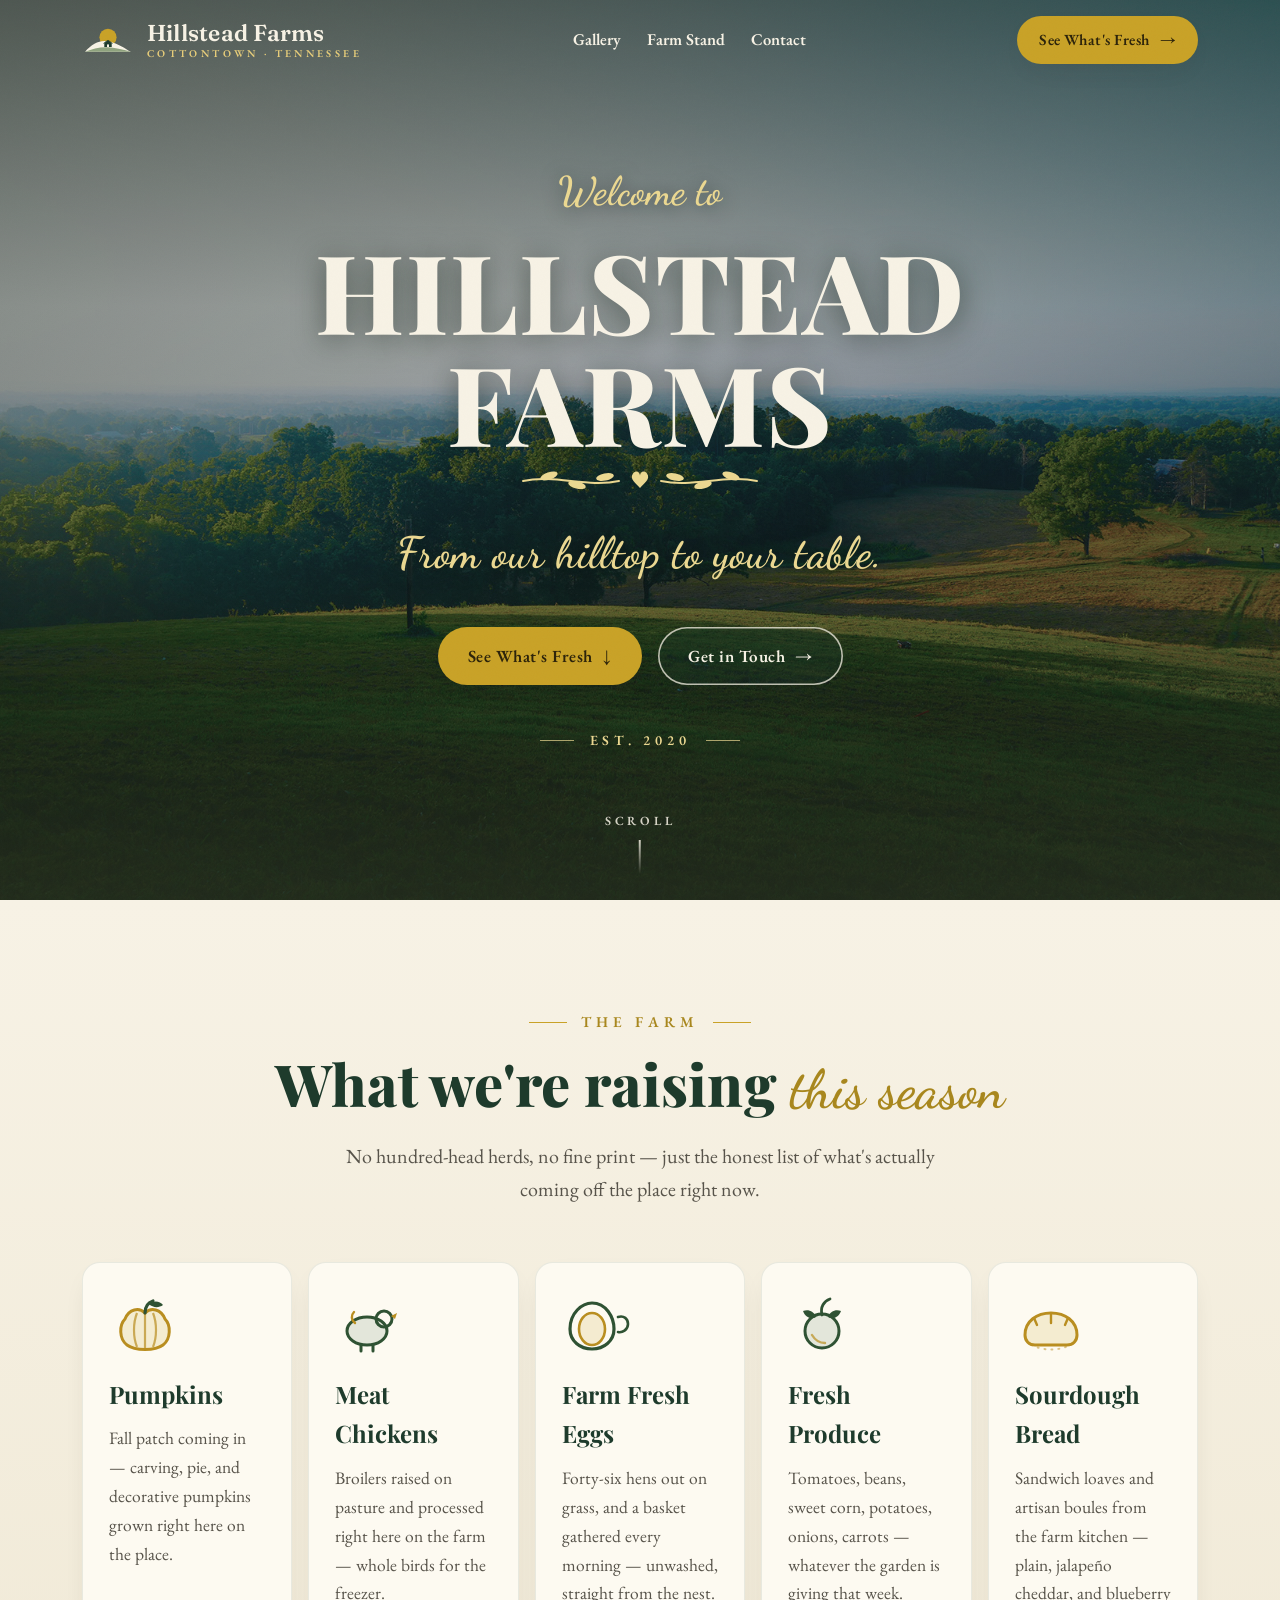
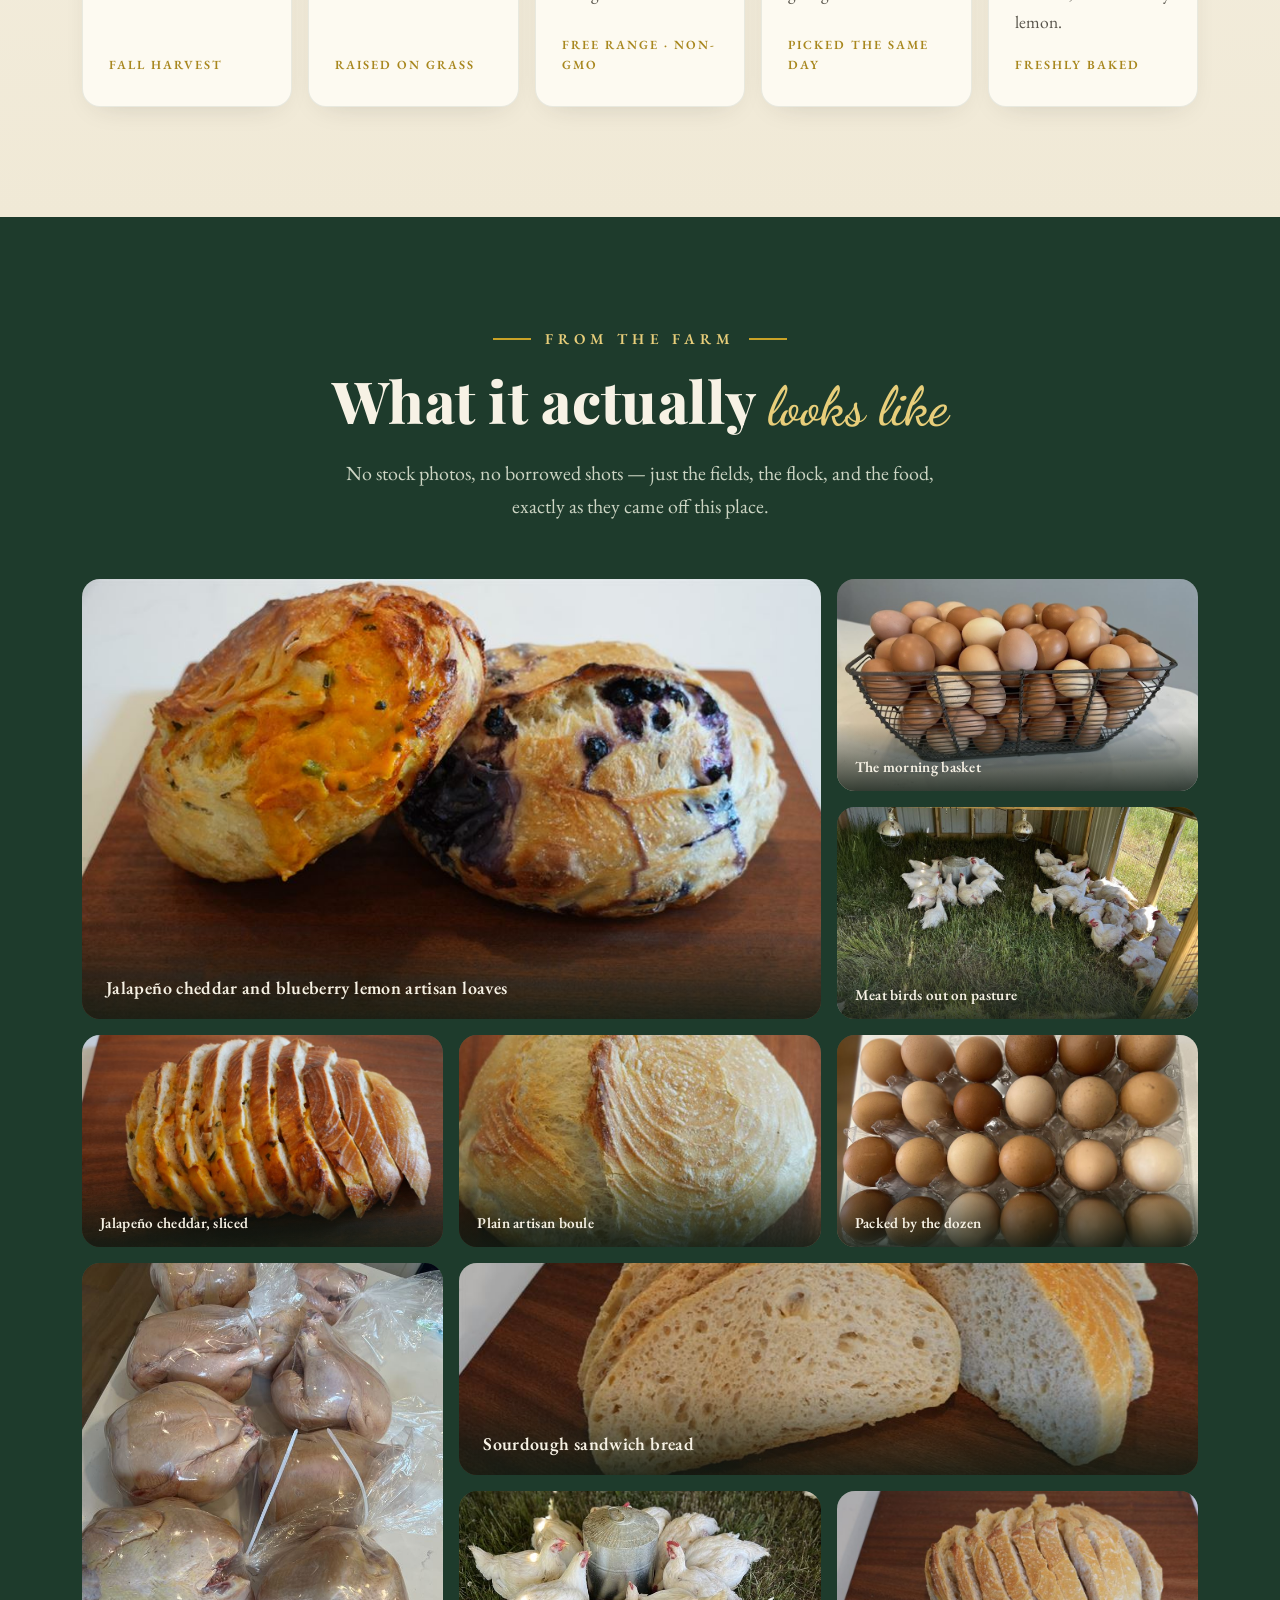
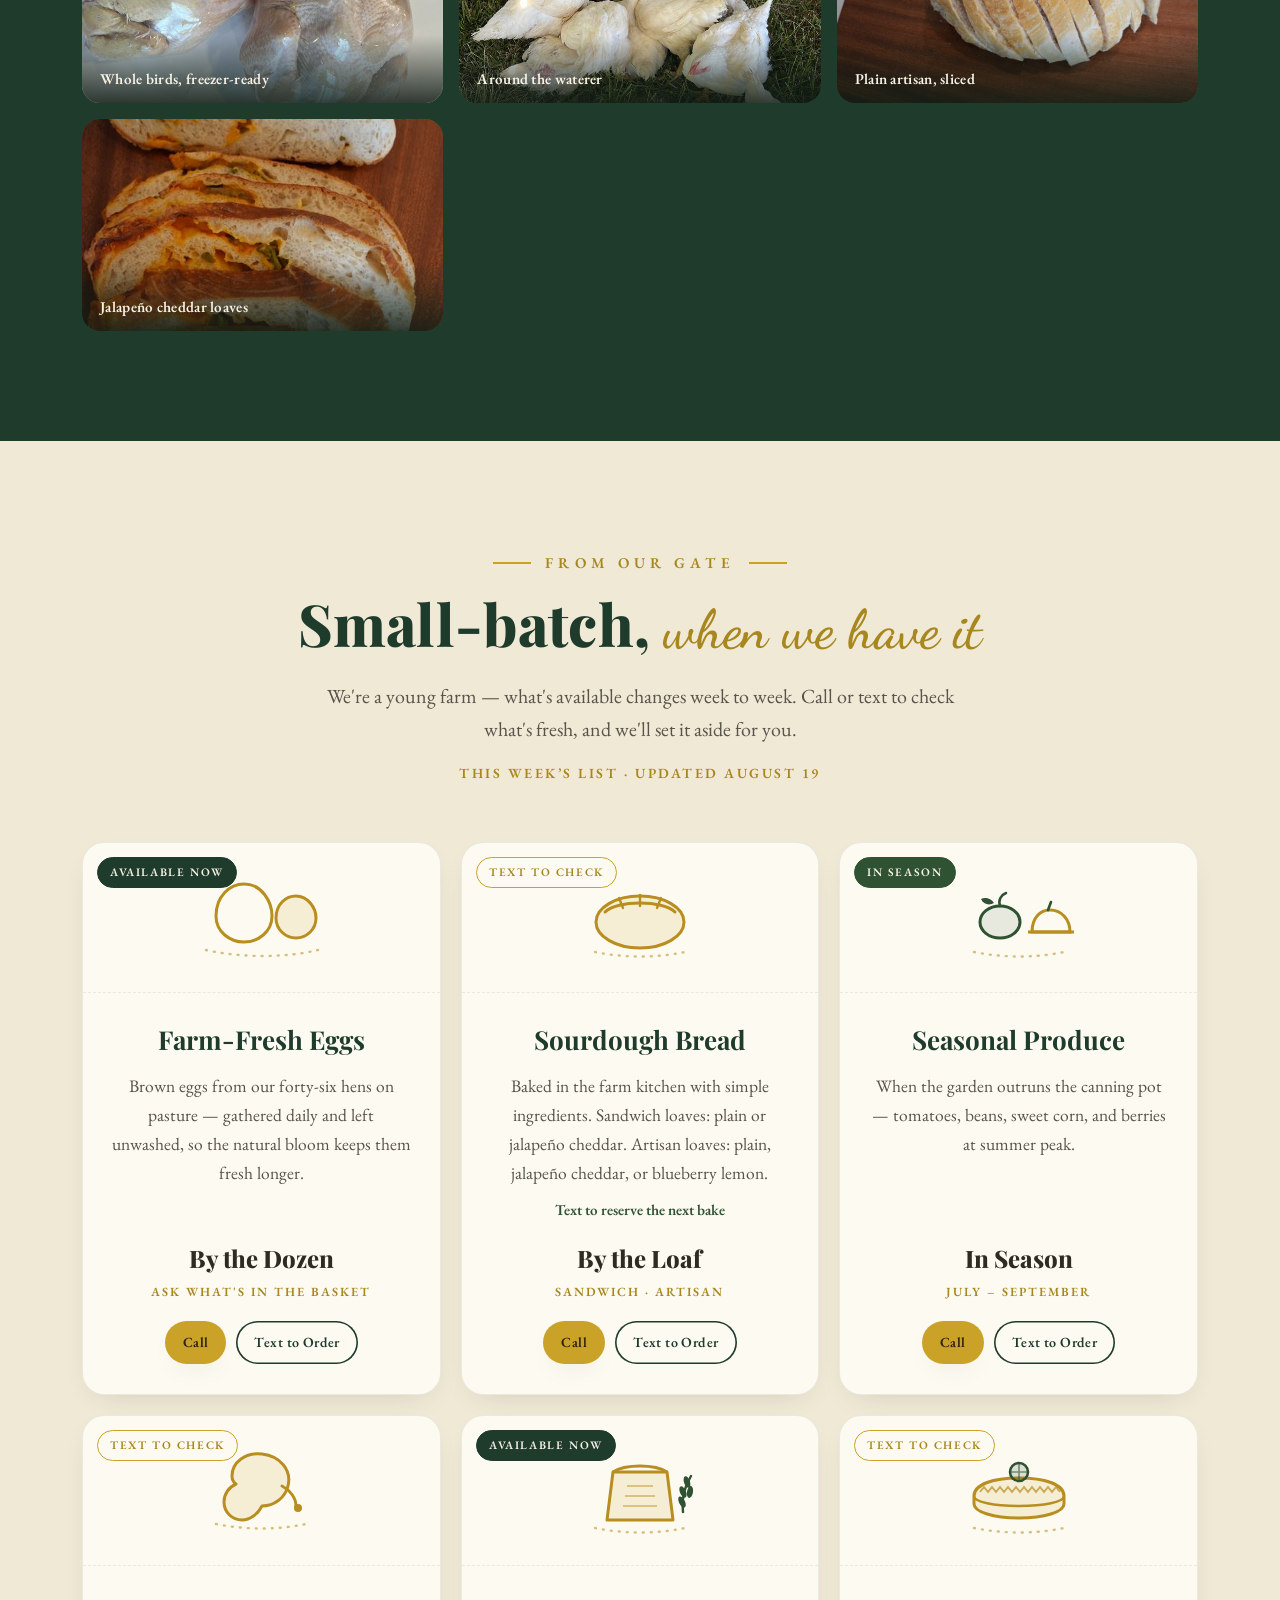
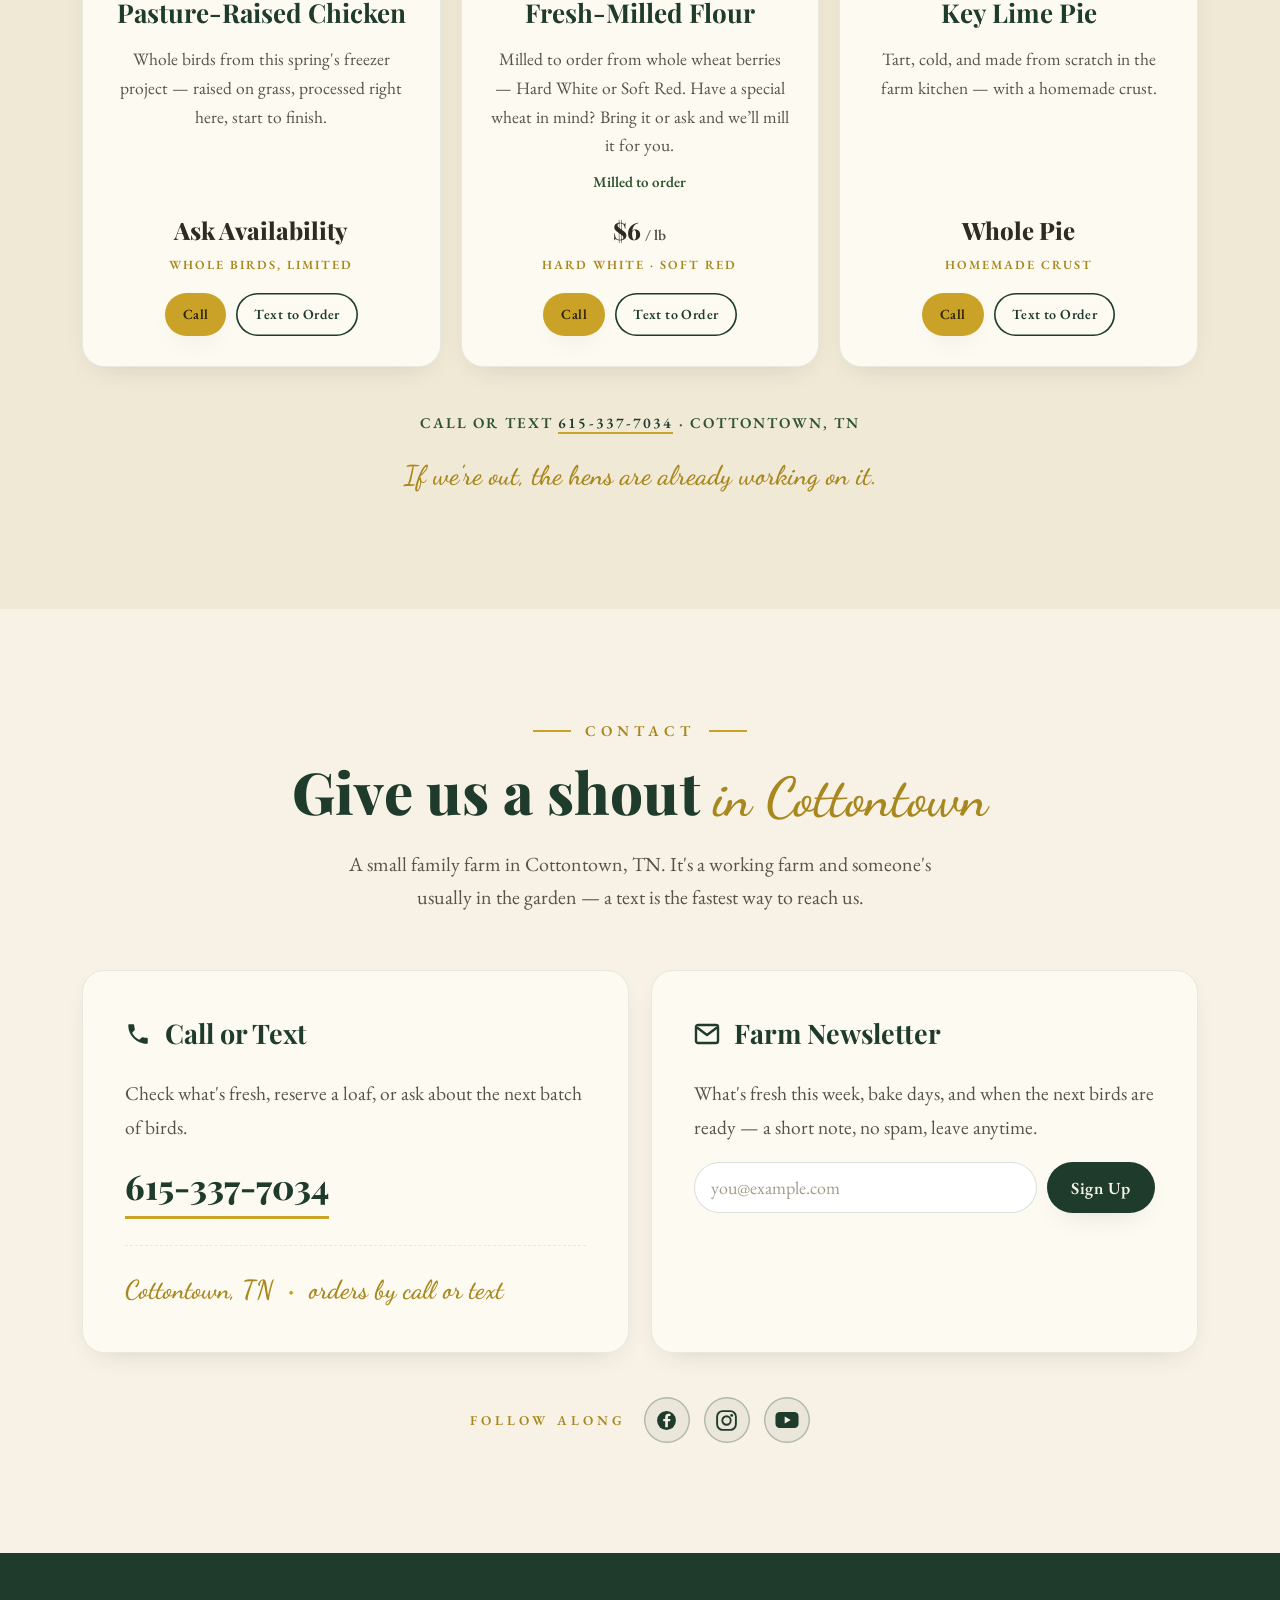
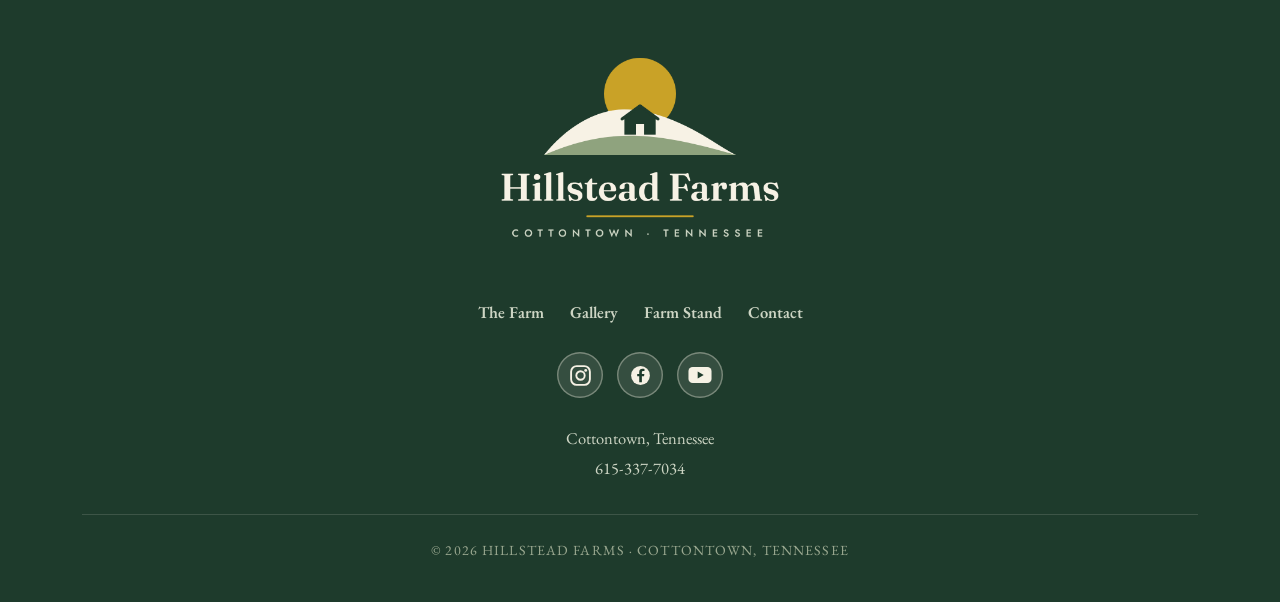
==== index.html @ 39ff7454 "responsive: balanced farm grid on tablet breakpoints, clearer contact separator" ====
<!DOCTYPE html>
<html lang="en">
<head>
<meta charset="UTF-8">
<meta name="viewport" content="width=device-width, initial-scale=1.0">
<title>Hillstead Farms — Farm Stand in Cottontown, Tennessee</title>
<meta name="description" content="Farm-fresh eggs, sourdough bread, and pasture-raised chicken from Hillstead Farms in Cottontown, Tennessee. Call or text to see what's fresh and place an order.">
<meta property="og:title" content="Hillstead Farms — Farm Stand in Cottontown, Tennessee">
<meta property="og:description" content="Farm-fresh eggs, sourdough, and pasture-raised chicken — call or text to order from our fifty-acre family farm in Cottontown, TN.">
<meta property="og:type" content="website">
<!-- og:image + og:url added once the final domain is set -->
<meta name="theme-color" content="#F7F2E5">
<link rel="icon" type="image/svg+xml" href="favicon.svg">
<link rel="preload" as="image" href="img/hero-hillside.jpg" fetchpriority="high">
<link rel="preconnect" href="https://fonts.googleapis.com">
<link rel="preconnect" href="https://fonts.gstatic.com" crossorigin>
<link href="https://fonts.googleapis.com/css2?family=Playfair+Display:wght@700;800&family=Fraunces:opsz,wght@9..144,600&family=EB+Garamond:ital,wght@0,400;0,500;0,600;1,400;1,500&family=Dancing+Script:wght@600&display=swap" rel="stylesheet">
<link rel="stylesheet" href="css/hs-style.css">
</head>
<body>

<a class="skip-link" href="#main">Skip to content</a>

<!-- ================= NAV ================= -->
<header class="nav" id="nav">
  <div class="nav-inner">
    <a class="brand" href="#top" aria-label="Hillstead Farms home">
      <img class="mark mark-light" src="img/mark.svg" alt="" width="52" height="52">
      <img class="mark mark-dark" src="img/mark-dark.svg" alt="" width="52" height="52">
      <span class="word">Hillstead Farms<em>COTTONTOWN · TENNESSEE</em></span>
    </a>
    <nav class="nav-links" aria-label="Primary">
      <a href="#gallery">Gallery</a>
      <a href="#stand">Farm Stand</a>
      <a href="#contact">Contact</a>
    </nav>
    <div class="nav-cta">
      <a class="btn btn-gold" href="#stand">See What's Fresh <span class="arr">→</span></a>
    </div>
    <button class="menu-btn" id="menuBtn" aria-label="Open menu" aria-expanded="false" aria-controls="mobileMenu">
      <span></span><span></span><span></span>
    </button>
  </div>
  <nav class="mobile-menu" id="mobileMenu" aria-label="Mobile">
    <a href="#gallery">Gallery</a>
    <a href="#stand">Farm Stand</a>
    <a href="#contact">Contact</a>
  </nav>
</header>

<main id="main">

  <!-- ================= HERO ================= -->
  <section class="hero" id="top" aria-label="Welcome">
    <img class="hero-photo" src="img/hero-hillside.jpg" width="2050" height="1152"
         alt="Morning light over the mowed hilltop pasture, hay field, and tree lines at Hillstead Farms"
         loading="eager" fetchpriority="high">
    <div class="hero-veil" aria-hidden="true"></div>

    <div class="hero-content">
      <p class="hero-script hero-in" style="--i:0">Welcome to</p>
      <h1 class="hero-in" style="--i:1">HILLSTEAD<br>FARMS</h1>
      <div class="hero-flourish hero-in" style="--i:2"><svg width="250" height="34" viewBox="0 0 250 34" aria-hidden="true">
        <g stroke="#EBD891" stroke-width="2" fill="none" stroke-linecap="round">
          <path d="M8 17 C 40 10, 72 24, 104 17"/><path d="M242 17 C 210 10, 178 24, 146 17"/>
        </g>
        <g fill="#EBD891">
          <ellipse cx="34" cy="12" rx="9" ry="3.6" transform="rotate(-18 34 12)"/>
          <ellipse cx="62" cy="21" rx="9" ry="3.6" transform="rotate(14 62 21)"/>
          <ellipse cx="90" cy="13" rx="9" ry="3.6" transform="rotate(-12 90 13)"/>
          <ellipse cx="216" cy="12" rx="9" ry="3.6" transform="rotate(18 216 12)"/>
          <ellipse cx="188" cy="21" rx="9" ry="3.6" transform="rotate(-14 188 21)"/>
          <ellipse cx="160" cy="13" rx="9" ry="3.6" transform="rotate(12 160 13)"/>
        </g>
        <path d="M125 24 C 121 19, 114 15, 118 9.5 C 121 5.5, 125 8, 125 11.5 C 125 8, 129 5.5, 132 9.5 C 136 15, 129 19, 125 24 Z" fill="#EBD891"/>
      </svg></div>
      <p class="sub hero-in" style="--i:3"><span class="slogan">From our hilltop to your table.</span></p>
      <div class="hero-cta hero-in" style="--i:4">
        <a class="btn btn-gold" href="#stand">See What's Fresh <span class="arr">↓</span></a>
        <a class="btn btn-ghost" href="#contact">Get in Touch <span class="arr">→</span></a>
      </div>
      <p class="hero-est hero-in" style="--i:5">Est. 2020</p>
    </div>
    <div class="scroll-cue" aria-hidden="true">SCROLL</div>
  </section>

  <!-- Our Story section temporarily removed 2026-08-19 (restore from git history) -->

  <!-- ================= THE FARM ================= -->
  <section class="farm sec-pad" id="farm">
    <div class="container">
      <div class="sec-head reveal">
        <p class="kicker">The Farm</p>
        <h2>What we're raising <span class="script">this season</span></h2>
        <p class="sec-intro">No hundred-head herds, no fine print — just the honest list of what's
        actually coming off the place right now.</p>
      </div>

      <div class="farm-grid">
        <article class="f-card reveal" style="--i:0">
          <div class="icon" aria-hidden="true"><svg width="72" height="60" viewBox="0 0 72 60"><path d="M36 18 C 30 12, 20 14, 16 24 C 10 30, 10 44, 18 50 C 26 56, 46 56, 54 50 C 62 44, 62 30, 56 24 C 52 14, 42 12, 36 18 Z" fill="rgba(201,162,39,.16)" stroke="#B98E20" stroke-width="3"/><path d="M28 18 C 24 28, 24 42, 28 52 M44 18 C 48 28, 48 42, 44 52 M36 17 L36 54" stroke="#B98E20" stroke-width="2.2" fill="none" opacity=".7"/><path d="M36 18 C 36 12, 38 8, 44 6" stroke="#2F5233" stroke-width="3.2" fill="none" stroke-linecap="round"/><path d="M40 9 c 5 -4, 11 -3, 14 1 c -4 3, -10 3, -14 -1 z" fill="#2F5233"/></svg></div>
          <h3>Pumpkins</h3>
          <p>Fall patch coming in — carving, pie, and decorative pumpkins grown right here on the place.</p>
          <div class="foot">Fall harvest</div>
        </article>

        <article class="f-card reveal" style="--i:1">
          <div class="icon" aria-hidden="true"><svg width="72" height="60" viewBox="0 0 72 60"><ellipse cx="32" cy="36" rx="20" ry="14" fill="rgba(47,82,51,.12)" stroke="#2F5233" stroke-width="3"/><circle cx="49" cy="24" r="8" fill="none" stroke="#2F5233" stroke-width="3"/><path d="M56 21 l6 -3 l-2 6 Z" fill="#B98E20"/><path d="M26 50 l0 6 M38 50 l0 6" stroke="#2F5233" stroke-width="3" stroke-linecap="round"/><path d="M20 28 c -4 -3, -4 -8, -1 -11" stroke="#B98E20" stroke-width="2.4" fill="none" stroke-linecap="round"/></svg></div>
          <h3>Meat Chickens</h3>
          <p>Broilers raised on pasture and processed right here on the farm — whole birds for the freezer.</p>
          <div class="foot">Raised on grass</div>
        </article>

        <article class="f-card reveal" style="--i:2">
          <div class="icon" aria-hidden="true"><svg width="72" height="60" viewBox="0 0 72 60"><path d="M8 34 C 8 18, 20 8, 30 8 C 44 8, 52 22, 52 34 C 52 46, 42 54, 30 54 C 18 54, 8 46, 8 34 Z" fill="none" stroke="#2F5233" stroke-width="3.2"/><ellipse cx="30" cy="34" rx="13" ry="16" fill="rgba(201,162,39,.16)" stroke="#B98E20" stroke-width="2.6"/><path d="M56 22 c 6 -2, 10 2, 10 7 c 0 6, -6 9, -10 8" stroke="#2F5233" stroke-width="2.6" fill="none" stroke-linecap="round"/></svg></div>
          <h3>Farm Fresh Eggs</h3>
          <p>Forty-six hens out on grass, and a basket gathered every morning — unwashed, straight from the nest.</p>
          <div class="foot">Free range · Non-GMO</div>
        </article>

        <article class="f-card reveal" style="--i:3">
          <div class="icon" aria-hidden="true"><svg width="72" height="60" viewBox="0 0 72 60"><circle cx="34" cy="36" r="17" fill="rgba(47,82,51,.12)" stroke="#2F5233" stroke-width="3"/><path d="M34 20 C 32 12, 36 6, 42 4" stroke="#2F5233" stroke-width="2.8" fill="none" stroke-linecap="round"/><path d="M28 22 c -2 -6, -8 -8, -13 -6 c 2 6, 8 9, 13 6 z" fill="#2F5233"/><path d="M40 22 c 2 -6, 8 -8, 13 -6 c -2 6, -8 9, -13 6 z" fill="#2F5233"/><path d="M24 40 c 3 5, 8 8, 13 8" stroke="#B98E20" stroke-width="2.4" fill="none" stroke-linecap="round" opacity=".7"/></svg></div>
          <h3>Fresh Produce</h3>
          <p>Tomatoes, beans, sweet corn, potatoes, onions, carrots — whatever the garden is giving that week.</p>
          <div class="foot">Picked the same day</div>
        </article>

        <article class="f-card reveal" style="--i:4">
          <div class="icon" aria-hidden="true"><svg width="72" height="60" viewBox="0 0 72 60"><path d="M10 40 C 10 26, 22 18, 36 18 C 50 18, 62 26, 62 40 C 62 46, 58 50, 52 50 L 20 50 C 14 50, 10 46, 10 40 Z" fill="rgba(201,162,39,.16)" stroke="#B98E20" stroke-width="3"/><path d="M22 30 l-3 -7 M36 28 l0 -8 M50 30 l3 -7" stroke="#B98E20" stroke-width="2.4" stroke-linecap="round"/><path d="M16 50 C 30 56, 42 56, 56 50" stroke="#B98E20" stroke-width="2" fill="none" opacity=".5" stroke-dasharray="1 6" stroke-linecap="round"/></svg></div>
          <h3>Sourdough Bread</h3>
          <p>Sandwich loaves and artisan boules from the farm kitchen — plain, jalapeño cheddar, and blueberry lemon.</p>
          <div class="foot">Freshly baked</div>
        </article>
      </div>
    </div>
  </section>

  <!-- ================= GALLERY ================= -->
  <section class="gallery sec-pad" id="gallery">
    <div class="container">
      <div class="sec-head reveal">
        <p class="kicker">From the Farm</p>
        <h2>What it actually <span class="script">looks like</span></h2>
        <p class="sec-intro">No stock photos, no borrowed shots — just the fields, the flock,
        and the food, exactly as they came off this place.</p>
      </div>

      <div class="gal-grid">
        <button class="gal-item wide tall reveal" style="--i:0" type="button"
                data-full="img/gallery/loaves-jalapeno-blueberry.jpg"
                data-cap="Jalapeño cheddar and blueberry lemon artisan loaves">
          <img src="img/gallery/loaves-jalapeno-blueberry-thumb.jpg" loading="lazy" alt="Two artisan sourdough loaves on a cutting board — jalapeño cheddar and blueberry lemon">
          <span class="gal-ph" aria-hidden="true">Photo coming</span>
          <span class="gal-cap">Jalapeño cheddar and blueberry lemon artisan loaves</span>
        </button>

        <button class="gal-item reveal" style="--i:1" type="button"
                data-full="img/gallery/egg-basket.jpg"
                data-cap="The morning basket">
          <img src="img/gallery/egg-basket-thumb.jpg" loading="lazy" alt="A wire basket full of brown farm-fresh eggs">
          <span class="gal-ph" aria-hidden="true">Photo coming</span>
          <span class="gal-cap">The morning basket</span>
        </button>

        <button class="gal-item reveal" style="--i:2" type="button"
                data-full="img/gallery/meat-birds-tractor.jpg"
                data-cap="Meat birds out on pasture">
          <img src="img/gallery/meat-birds-tractor-thumb.jpg" loading="lazy" alt="White broiler chickens on fresh grass inside the pasture pen">
          <span class="gal-ph" aria-hidden="true">Photo coming</span>
          <span class="gal-cap">Meat birds out on pasture</span>
        </button>

        <button class="gal-item reveal" style="--i:3" type="button"
                data-full="img/gallery/jalapeno-cheddar-sliced.jpg"
                data-cap="Jalapeño cheddar, sliced">
          <img src="img/gallery/jalapeno-cheddar-sliced-thumb.jpg" loading="lazy" alt="A sliced jalapeño cheddar sourdough loaf">
          <span class="gal-ph" aria-hidden="true">Photo coming</span>
          <span class="gal-cap">Jalapeño cheddar, sliced</span>
        </button>

        <button class="gal-item reveal" style="--i:4" type="button"
                data-full="img/gallery/plain-artisan-boule.jpg"
                data-cap="Plain artisan boule">
          <img src="img/gallery/plain-artisan-boule-thumb.jpg" loading="lazy" alt="A scored, golden plain sourdough boule">
          <span class="gal-ph" aria-hidden="true">Photo coming</span>
          <span class="gal-cap">Plain artisan boule</span>
        </button>

        <button class="gal-item reveal" style="--i:5" type="button"
                data-full="img/gallery/eggs-dozens.jpg"
                data-cap="Packed by the dozen">
          <img src="img/gallery/eggs-dozens-thumb.jpg" loading="lazy" alt="Cartons of brown farm-fresh eggs">
          <span class="gal-ph" aria-hidden="true">Photo coming</span>
          <span class="gal-cap">Packed by the dozen</span>
        </button>

        <button class="gal-item tall reveal" style="--i:6" type="button" data-full="img/gallery/whole-chickens.jpg"
                data-cap="Whole birds, freezer-ready">
          <img src="img/gallery/whole-chickens-thumb.jpg" loading="lazy" alt="Whole pasture-raised chickens packaged for the freezer">
          <span class="gal-ph" aria-hidden="true">Photo coming</span>
          <span class="gal-cap">Whole birds, freezer-ready</span>
        </button>

        <button class="gal-item wide reveal" style="--i:7" type="button" data-full="img/gallery/sandwich-bread-slices.jpg"
                data-cap="Sourdough sandwich bread">
          <img src="img/gallery/sandwich-bread-slices-thumb.jpg" loading="lazy" alt="Slices of plain sourdough sandwich bread">
          <span class="gal-ph" aria-hidden="true">Photo coming</span>
          <span class="gal-cap">Sourdough sandwich bread</span>
        </button>

        <button class="gal-item reveal" style="--i:8" type="button"
                data-full="img/gallery/meat-birds-waterer.jpg"
                data-cap="Around the waterer">
          <img src="img/gallery/meat-birds-waterer-thumb.jpg" loading="lazy" alt="Broiler chickens gathered around a waterer on grass">
          <span class="gal-ph" aria-hidden="true">Photo coming</span>
          <span class="gal-cap">Around the waterer</span>
        </button>

        <button class="gal-item reveal" style="--i:9" type="button"
                data-full="img/gallery/plain-artisan-sliced.jpg"
                data-cap="Plain artisan, sliced">
          <img src="img/gallery/plain-artisan-sliced-thumb.jpg" loading="lazy" alt="A sliced plain artisan sourdough loaf">
          <span class="gal-ph" aria-hidden="true">Photo coming</span>
          <span class="gal-cap">Plain artisan, sliced</span>
        </button>

        <button class="gal-item reveal" style="--i:10" type="button"
                data-full="img/gallery/jalapeno-cheddar-loaves.jpg"
                data-cap="Jalapeño cheddar loaves">
          <img src="img/gallery/jalapeno-cheddar-loaves-thumb.jpg" loading="lazy" alt="Two halved jalapeño cheddar sourdough loaves">
          <span class="gal-ph" aria-hidden="true">Photo coming</span>
          <span class="gal-cap">Jalapeño cheddar loaves</span>
        </button>
      </div>
    </div>
  </section>

  <!-- ================= FARM STAND ================= -->
  <section class="stand sec-pad" id="stand">
    <div class="container">
      <div class="sec-head reveal">
        <p class="kicker">From Our Gate</p>
        <h2>Small-batch, <span class="script">when we have it</span></h2>
        <p class="sec-intro">We're a young farm — what's available changes week to week.
        Call or text to check what's fresh, and we'll set it aside for you.</p>
        <p class="stand-updated" id="standUpdated" aria-live="polite"></p>
      </div>

      <div class="stand-grid">
        <article class="s-card reveal" style="--i:0" data-inv="eggs">
          <span class="inv-badge" hidden></span>
          <div class="art" aria-hidden="true">
            <svg width="150" height="96" viewBox="0 0 150 96">
              <path d="M30 46 C 30 26, 44 14, 58 14 C 76 14, 86 32, 86 46 C 86 62, 72 72, 58 72 C 44 72, 30 62, 30 46 Z" fill="#FDFAF1" stroke="#B98E20" stroke-width="3"/>
              <path d="M96 40 C 96 26, 106 18, 116 18 C 128 18, 136 30, 136 40 C 136 52, 126 60, 116 60 C 106 60, 96 52, 96 40 Z" fill="rgba(201,162,39,.14)" stroke="#B98E20" stroke-width="3" transform="translate(-6 8)"/>
              <path d="M20 80 C 55 88, 100 88, 132 80" stroke="#B98E20" stroke-width="2.4" fill="none" opacity=".55" stroke-dasharray="1 7" stroke-linecap="round"/>
            </svg>
          </div>
          <div class="body">
            <h3>Farm-Fresh Eggs</h3>
            <p class="desc">Brown eggs from our forty-six hens on pasture — gathered daily and left unwashed, so the natural bloom keeps them fresh longer.</p>
            <p class="inv-note" hidden></p>
            <div class="price">By the Dozen<small>Ask what's in the basket</small></div>
            <div class="order-row">
              <a class="btn btn-gold" href="tel:+16153377034">Call</a>
              <a class="btn btn-ghost on-cream" href="sms:+16153377034?body=Hi%20Hillstead%20Farms%2C%20I%27d%20like%20to%20order%3A%20a%20dozen%20eggs.">Text to Order</a>
            </div>
          </div>
        </article>

        <article class="s-card reveal" style="--i:1" data-inv="sourdough">
          <span class="inv-badge" hidden></span>
          <div class="art" aria-hidden="true">
            <svg width="150" height="96" viewBox="0 0 150 96">
              <ellipse cx="75" cy="52" rx="44" ry="26" fill="rgba(201,162,39,.14)" stroke="#B98E20" stroke-width="3"/>
              <path d="M40 42 C 52 30, 98 30, 110 42" stroke="#B98E20" stroke-width="3" fill="none" stroke-linecap="round"/>
              <g stroke="#B98E20" stroke-width="2.4" stroke-linecap="round">
                <path d="M58 38 l-4 -10"/><path d="M75 36 l0 -11"/><path d="M92 38 l4 -10"/>
              </g>
              <path d="M30 82 C 60 88, 92 88, 120 82" stroke="#B98E20" stroke-width="2.4" fill="none" opacity=".55" stroke-dasharray="1 7" stroke-linecap="round"/>
            </svg>
          </div>
          <div class="body">
            <h3>Sourdough Bread</h3>
            <p class="desc">Baked in the farm kitchen with simple ingredients. Sandwich loaves: plain or jalapeño cheddar. Artisan loaves: plain, jalapeño cheddar, or blueberry lemon.</p>
            <p class="inv-note" hidden></p>
            <div class="price">By the Loaf<small>Sandwich · Artisan</small></div>
            <div class="order-row">
              <a class="btn btn-gold" href="tel:+16153377034">Call</a>
              <a class="btn btn-ghost on-cream" href="sms:+16153377034?body=Hi%20Hillstead%20Farms%2C%20I%E2%80%99d%20like%20to%20order%3A%20sourdough%20bread%20(which%20kind%3F).">Text to Order</a>
            </div>
          </div>
        </article>

        <article class="s-card reveal" style="--i:2" data-inv="produce">
          <span class="inv-badge" hidden></span>
          <div class="art" aria-hidden="true">
            <svg width="150" height="96" viewBox="0 0 150 96">
              <ellipse cx="56" cy="52" rx="20" ry="16" fill="rgba(47,82,51,.1)" stroke="#2F5233" stroke-width="3"/>
              <path d="M56 36 C 54 30, 57 25, 62 23" stroke="#2F5233" stroke-width="2.6" fill="none" stroke-linecap="round"/>
              <path d="M50 33 c -3 -5, -9 -6, -13 -4 c 2 5, 8 7, 13 4 z" fill="#2F5233"/>
              <g fill="none" stroke="#B98E20" stroke-width="3">
                <path d="M88 62 C 88 48, 96 40, 106 40 C 118 40, 126 50, 126 62 Z"/>
                <path d="M84 62 L 130 62"/>
              </g>
              <path d="M104 40 l3 -8" stroke="#2F5233" stroke-width="2.6" stroke-linecap="round"/>
              <path d="M30 82 C 60 88, 92 88, 120 82" stroke="#B98E20" stroke-width="2.4" fill="none" opacity=".55" stroke-dasharray="1 7" stroke-linecap="round"/>
            </svg>
          </div>
          <div class="body">
            <h3>Seasonal Produce</h3>
            <p class="desc">When the garden outruns the canning pot — tomatoes, beans, sweet corn, and berries at summer peak.</p>
            <p class="inv-note" hidden></p>
            <div class="price">In Season<small>July – September</small></div>
            <div class="order-row">
              <a class="btn btn-gold" href="tel:+16153377034">Call</a>
              <a class="btn btn-ghost on-cream" href="sms:+16153377034?body=Hi%20Hillstead%20Farms%2C%20I%27d%20like%20to%20order%3A%20seasonal%20produce.">Text to Order</a>
            </div>
          </div>
        </article>

        <article class="s-card reveal" style="--i:3" data-inv="chicken">
          <span class="inv-badge" hidden></span>
          <div class="art" aria-hidden="true">
            <svg width="150" height="96" viewBox="0 0 150 96">
              <path d="M46 34c0-14 14-24 30-22 18 2 30 16 26 32-3 12-14 20-26 20-4 8-12 14-20 14-10 0-18-8-18-18 0-8 5-15 12-18-3-2-4-5-4-8z"
                    fill="rgba(201,162,39,.14)" stroke="#B98E20" stroke-width="3" stroke-linejoin="round"/>
              <path d="M96 44c8 4 14 12 14 20" stroke="#B98E20" stroke-width="3" fill="none" stroke-linecap="round"/>
              <circle cx="112" cy="66" r="4" fill="#B98E20"/>
              <path d="M30 82 C 60 88, 92 88, 120 82" stroke="#B98E20" stroke-width="2.4" fill="none" opacity=".55" stroke-dasharray="1 7" stroke-linecap="round"/>
            </svg>
          </div>
          <div class="body">
            <h3>Pasture-Raised Chicken</h3>
            <p class="desc">Whole birds from this spring's freezer project — raised on grass, processed right here, start to finish.</p>
            <p class="inv-note" hidden></p>
            <div class="price">Ask Availability<small>Whole birds, limited</small></div>
            <div class="order-row">
              <a class="btn btn-gold" href="tel:+16153377034">Call</a>
              <a class="btn btn-ghost on-cream" href="sms:+16153377034?body=Hi%20Hillstead%20Farms%2C%20I%27d%20like%20to%20ask%20about%3A%20pasture-raised%20chicken%20availability.">Text to Order</a>
            </div>
          </div>
        </article>

        <article class="s-card reveal" style="--i:4" data-inv="flour">
          <span class="inv-badge" hidden></span>
          <div class="art" aria-hidden="true"><svg width="150" height="96" viewBox="0 0 150 96"><path d="M48 30 L 102 30 L 108 78 L 42 78 Z" fill="rgba(201,162,39,.14)" stroke="#B98E20" stroke-width="3" stroke-linejoin="round"/><path d="M48 30 C 60 22, 90 22, 102 30" stroke="#B98E20" stroke-width="3" fill="none"/><path d="M62 44 l26 0 M60 54 l30 0 M58 64 l34 0" stroke="#B98E20" stroke-width="2" opacity=".45"/><g stroke="#2F5233" stroke-width="2.4" fill="none" stroke-linecap="round"><path d="M118 70 C 116 56, 120 44, 126 34"/></g><g fill="#2F5233"><ellipse cx="122" cy="40" rx="3" ry="6" transform="rotate(-18 122 40)"/><ellipse cx="118" cy="50" rx="3" ry="6" transform="rotate(-24 118 50)"/><ellipse cx="125" cy="50" rx="3" ry="6" transform="rotate(10 125 50)"/><ellipse cx="117" cy="60" rx="3" ry="6" transform="rotate(-26 117 60)"/></g><path d="M30 86 C 60 92, 92 92, 120 86" stroke="#B98E20" stroke-width="2.4" fill="none" opacity=".55" stroke-dasharray="1 7" stroke-linecap="round"/></svg></div>
          <div class="body">
            <h3>Fresh-Milled Flour</h3>
            <p class="desc">Milled to order from whole wheat berries — Hard White or Soft Red. Have a special wheat in mind? Bring it or ask and we’ll mill it for you.</p>
            <p class="inv-note" hidden></p>
            <div class="price">$6<span class="per">/ lb</span><small>Hard White · Soft Red</small></div>
            <div class="order-row">
              <a class="btn btn-gold" href="tel:+16153377034">Call</a>
              <a class="btn btn-ghost on-cream" href="sms:+16153377034?body=Hi%20Hillstead%20Farms%2C%20I%E2%80%99d%20like%20to%20order%3A%20fresh-milled%20flour%20(Hard%20White%20or%20Soft%20Red)%2C%20___%20lb.">Text to Order</a>
            </div>
          </div>
        </article>

        <article class="s-card reveal" style="--i:5" data-inv="pie">
          <span class="inv-badge" hidden></span>
          <div class="art" aria-hidden="true"><svg width="150" height="96" viewBox="0 0 150 96"><path d="M30 54 C 30 42, 50 36, 75 36 C 100 36, 120 42, 120 54 L 120 62 C 120 70, 100 76, 75 76 C 50 76, 30 70, 30 62 Z" fill="rgba(201,162,39,.14)" stroke="#B98E20" stroke-width="3"/><path d="M30 54 C 30 60, 50 64, 75 64 C 100 64, 120 60, 120 54" stroke="#B98E20" stroke-width="2.4" fill="none"/><path d="M36 50 l4 -5 l4 5 l4 -5 l4 5 l4 -5 l4 5 l4 -5 l4 5 l4 -5 l4 5 l4 -5 l4 5 l4 -5 l4 5 l4 -5 l4 5 l4 -5 l4 5 l4 -5 l4 5" stroke="#B98E20" stroke-width="2" fill="none" opacity=".7"/><circle cx="75" cy="30" r="9" fill="rgba(47,82,51,.16)" stroke="#2F5233" stroke-width="2.6"/><path d="M75 21 L75 39 M66 30 L84 30" stroke="#2F5233" stroke-width="1.6" opacity=".6"/><path d="M30 86 C 60 92, 92 92, 120 86" stroke="#B98E20" stroke-width="2.4" fill="none" opacity=".55" stroke-dasharray="1 7" stroke-linecap="round"/></svg></div>
          <div class="body">
            <h3>Key Lime Pie</h3>
            <p class="desc">Tart, cold, and made from scratch in the farm kitchen — with a homemade crust.</p>
            <p class="inv-note" hidden></p>
            <div class="price">Whole Pie<small>Homemade crust</small></div>
            <div class="order-row">
              <a class="btn btn-gold" href="tel:+16153377034">Call</a>
              <a class="btn btn-ghost on-cream" href="sms:+16153377034?body=Hi%20Hillstead%20Farms%2C%20I%E2%80%99d%20like%20to%20order%3A%20a%20Key%20Lime%20Pie.">Text to Order</a>
            </div>
          </div>
        </article>
      </div>

      <p class="stand-note reveal">Call or text <a href="tel:+16153377034">615-337-7034</a> · Cottontown, TN</p>
      <p class="stand-honest reveal">If we're out, the hens are already working on it.</p>
    </div>
  </section>

  <!-- ================= CONTACT ================= -->
  <section class="visit sec-pad" id="contact">
    <div class="container">
      <div class="sec-head reveal">
        <p class="kicker">Contact</p>
        <h2>Give us a shout <span class="script">in Cottontown</span></h2>
        <p class="sec-intro">A small family farm in Cottontown, TN. It's a working farm and someone's
        usually in the garden — a text is the fastest way to reach us.</p>
      </div>

      <div class="visit-grid">
        <div class="v-card reveal">
          <h3>
            <svg width="26" height="26" viewBox="0 0 24 24" aria-hidden="true"><path d="M6.62 10.79c1.44 2.83 3.76 5.14 6.59 6.59l2.2-2.2c.27-.27.67-.36 1.02-.24 1.12.37 2.33.57 3.57.57.55 0 1 .45 1 1V20c0 .55-.45 1-1 1-9.39 0-17-7.61-17-17 0-.55.45-1 1-1h3.5c.55 0 1 .45 1 1 0 1.25.2 2.45.57 3.57.11.35.03.74-.25 1.02l-2.2 2.2z" fill="#1E3B2C"/></svg>
            Call or Text
          </h3>
          <p class="line">Check what's fresh, reserve a loaf, or ask about the next batch of birds.</p>
          <a class="big-phone" href="tel:+16153377034">615-337-7034</a>
          <p class="v-note">Cottontown, TN <span class="sep">·</span> orders by call or text</p>
        </div>

        <div class="v-card reveal">
          <h3>
            <svg width="26" height="24" viewBox="0 0 26 24" aria-hidden="true"><path d="M2 5 C 2 3.9 2.9 3 4 3 L 22 3 C 23.1 3 24 3.9 24 5 L 24 19 C 24 20.1 23.1 21 22 21 L 4 21 C 2.9 21 2 20.1 2 19 Z" fill="none" stroke="#1E3B2C" stroke-width="2.4"/><path d="M3 5.5 L 13 13 L 23 5.5" fill="none" stroke="#1E3B2C" stroke-width="2.4" stroke-linejoin="round"/></svg>
            Farm Newsletter
          </h3>
          <p class="line">What's fresh this week, bake days, and when the next birds are ready — a short note, no spam, leave anytime.</p>
          <form class="news-form" id="newsForm" action="https://formspree.io/f/YOUR_FORM_ID" method="POST">
            <label class="sr-only" for="newsEmail">Email address</label>
            <input id="newsEmail" type="email" name="email" placeholder="you@example.com" autocomplete="email" required>
            <input type="text" name="_gotcha" tabindex="-1" autocomplete="off" aria-hidden="true" style="position:absolute;left:-9999px">
            <input type="hidden" name="_subject" value="New Hillstead Farms newsletter signup">
            <button class="btn btn-green" type="submit">Sign Up</button>
          </form>
          <p class="news-msg" id="newsMsg" aria-live="polite"></p>
        </div>
      </div>

      <div class="follow-row reveal">
        <span class="follow-label">Follow along</span>
        <div class="soc soc-dark">
          <a href="https://www.facebook.com/share/1EnxrR2CyG/?mibextid=wwXIfr" rel="noopener" aria-label="Hillstead Farms on Facebook">
            <svg width="21" height="21" viewBox="0 0 38 38" aria-hidden="true"><circle cx="19" cy="19" r="17" fill="#1E3B2C"/><path d="M21.5 31 L21.5 20.5 L25.4 20.5 L26 16.2 L21.5 16.2 L21.5 13.4 C21.5 12.1 22.1 11 24 11 L26.2 11 L26.2 7.2 C25.4 7.1 23.9 7 22.5 7 C19 7 16.7 9.1 16.7 12.9 L16.7 16.2 L13 16.2 L13 20.5 L16.7 20.5 L16.7 31 Z" fill="#F6F1E4"/></svg>
          </a>
          <a href="https://www.instagram.com/hillsteadfarmstn" rel="noopener" aria-label="Hillstead Farms on Instagram">
            <svg width="21" height="21" viewBox="0 0 38 38" aria-hidden="true"><rect x="2" y="2" width="34" height="34" rx="10" fill="none" stroke="#1E3B2C" stroke-width="3.4"/><circle cx="19" cy="19" r="7.6" fill="none" stroke="#1E3B2C" stroke-width="3.4"/><circle cx="28.4" cy="9.8" r="2.6" fill="#1E3B2C"/></svg>
          </a>
          <a href="https://www.youtube.com/@TheHillsteadFarms" rel="noopener" aria-label="Hillstead Farms on YouTube">
            <svg width="24" height="18" viewBox="0 0 52 37" aria-hidden="true"><rect x="1" y="1" width="50" height="35" rx="9" fill="#1E3B2C"/><path d="M21 11 L 34 18.5 L 21 26 Z" fill="#F6F1E4"/></svg>
          </a>
        </div>
      </div>
    </div>
  </section>

</main>

<!-- ================= FOOTER ================= -->
<footer>
  <div class="container">
    <img class="foot-logo" src="img/logo-primary-dark.png" alt="Hillstead Farms — Cottontown, Tennessee" width="360" height="252">
    <nav class="foot-links" aria-label="Footer">
      <a href="#farm">The Farm</a>
      <a href="#gallery">Gallery</a>
      <a href="#stand">Farm Stand</a>
      <a href="#contact">Contact</a>
    </nav>

    <div class="soc foot-soc">
      <a href="https://www.instagram.com/hillsteadfarmstn" rel="noopener" aria-label="Hillstead Farms on Instagram">
        <svg width="21" height="21" viewBox="0 0 38 38" aria-hidden="true"><rect x="2" y="2" width="34" height="34" rx="10" fill="none" stroke="#F6F1E4" stroke-width="3.4"/><circle cx="19" cy="19" r="7.6" fill="none" stroke="#F6F1E4" stroke-width="3.4"/><circle cx="28.4" cy="9.8" r="2.6" fill="#F6F1E4"/></svg>
      </a>
      <a href="https://www.facebook.com/share/1EnxrR2CyG/?mibextid=wwXIfr" rel="noopener" aria-label="Hillstead Farms on Facebook">
        <svg width="21" height="21" viewBox="0 0 38 38" aria-hidden="true"><circle cx="19" cy="19" r="17" fill="#F6F1E4"/><path d="M21.5 31 L21.5 20.5 L25.4 20.5 L26 16.2 L21.5 16.2 L21.5 13.4 C21.5 12.1 22.1 11 24 11 L26.2 11 L26.2 7.2 C25.4 7.1 23.9 7 22.5 7 C19 7 16.7 9.1 16.7 12.9 L16.7 16.2 L13 16.2 L13 20.5 L16.7 20.5 L16.7 31 Z" fill="#1E3B2C"/></svg>
      </a>
      <a href="https://www.youtube.com/@TheHillsteadFarms" rel="noopener" aria-label="Hillstead Farms on YouTube">
        <svg width="24" height="18" viewBox="0 0 52 37" aria-hidden="true"><rect x="1" y="1" width="50" height="35" rx="9" fill="#F6F1E4"/><path d="M21 11 L 34 18.5 L 21 26 Z" fill="#1E3B2C"/></svg>
      </a>
    </div>

    <p class="addr">Cottontown, Tennessee<br>
    <a href="tel:+16153377034">615-337-7034</a></p>
    <p class="copy">© 2026 HILLSTEAD FARMS · COTTONTOWN, TENNESSEE</p>
  </div>
</footer>

<!-- ================= GALLERY LIGHTBOX ================= -->
<div class="lightbox" id="lightbox" role="dialog" aria-modal="true" aria-label="Photo viewer" hidden>
  <button class="lb-close" id="lbClose" type="button" aria-label="Close photo">&times;</button>
  <figure class="lb-figure">
    <img id="lbImg" src="" alt="">
    <figcaption id="lbCap"></figcaption>
  </figure>
</div>

<script src="js/hillstead.js" defer></script>
</body>
</html>
---- css/hs-style.css ----
/* ============================================================
   HILLSTEAD FARMS — SITE STYLES
   Heritage palette from the crest: deep green, gold, cream.
   Type: Playfair Display (display) · EB Garamond (body) · Dancing Script (accents)
   ============================================================ */
:root{
  --cream:      #F7F2E5;
  --cream-deep: #F0E9D6;
  --card:       #FDFAF1;
  --ink:        #2E2B23;
  --ink-soft:   #57534A;
  --green-deep: #1E3B2C;
  --green:      #2F5233;
  --sage:       #8FA37E;
  --gold:       #C9A227;
  --gold-deep:  #A8871E;
  --hairline:   rgba(30,59,44,.16);
  --hairline-soft: rgba(30,59,44,.09);

  --font-display: 'Playfair Display', Georgia, serif;
  --font-body: 'EB Garamond', Georgia, serif;
  --font-script: 'Dancing Script', cursive;

  --ease: cubic-bezier(.22,1,.36,1);
  --shadow: 0 16px 44px -18px rgba(46,43,35,.28);
  --shadow-soft: 0 10px 30px -16px rgba(46,43,35,.22);
  --container: 1180px;
  --radius: 18px;
}

*{margin:0;padding:0;box-sizing:border-box}
html{scroll-behavior:smooth}
body{
  background:var(--cream);
  color:var(--ink);
  font-family:var(--font-body);
  font-size:19px;
  line-height:1.65;
  -webkit-font-smoothing:antialiased;
  overflow-x:hidden;
}
::selection{background:var(--gold);color:#fff}
a{color:inherit;text-decoration:none}
ul{list-style:none}
img{max-width:100%;display:block}
button{font-family:inherit;cursor:pointer;border:none;background:none;color:inherit}

/* subtle paper grain */
body::after{
  content:"";position:fixed;inset:0;z-index:120;pointer-events:none;opacity:.028;
  background-image:url("data:image/svg+xml,%3Csvg xmlns='http://www.w3.org/2000/svg' width='140' height='140'%3E%3Cfilter id='n'%3E%3CfeTurbulence type='fractalNoise' baseFrequency='0.85' numOctaves='2'/%3E%3C/filter%3E%3Crect width='140' height='140' filter='url(%23n)' opacity='0.7'/%3E%3C/svg%3E");
}

.container{max-width:var(--container);margin:0 auto;padding:0 32px}
@media(max-width:680px){.container{padding:0 20px}}

.skip-link{
  position:absolute;left:16px;top:-60px;z-index:300;
  background:var(--green-deep);color:var(--cream);padding:10px 18px;border-radius:10px;
  font-weight:600;transition:top .2s;
}
.skip-link:focus{top:14px}

/* ============ BUTTONS ============ */
.btn{
  display:inline-flex;align-items:center;gap:10px;
  font-family:var(--font-body);font-weight:600;font-size:17px;letter-spacing:.03em;
  padding:15px 30px;border-radius:100px;
  transition:transform .25s var(--ease), box-shadow .25s, background .25s;
}
.btn:active{transform:scale(.98)}
.btn-green{background:var(--green-deep);color:var(--cream);box-shadow:var(--shadow-soft)}
.btn-green:hover{background:var(--green);transform:translateY(-2px);box-shadow:var(--shadow)}
.btn-gold{background:var(--gold);color:#2C230A;box-shadow:var(--shadow-soft)}
.btn-gold:hover{background:#D4AF37;transform:translateY(-2px);box-shadow:var(--shadow)}
.btn-ghost{
  color:var(--cream);box-shadow:inset 0 0 0 1.6px rgba(247,242,229,.75);
  background:rgba(30,59,44,.25);backdrop-filter:blur(4px);
}
.btn-ghost:hover{background:rgba(30,59,44,.45);transform:translateY(-2px)}
.btn-ghost.on-cream{color:var(--green-deep);box-shadow:inset 0 0 0 1.6px var(--green-deep);background:transparent}
.btn-ghost.on-cream:hover{background:rgba(47,82,51,.08)}
.btn .arr{transition:transform .25s var(--ease)}
.btn:hover .arr{transform:translateX(4px)}
.btn:focus-visible,a:focus-visible,button:focus-visible{outline:3px solid var(--gold);outline-offset:3px;border-radius:6px}

/* ============ NAV ============ */
.nav{
  position:fixed;top:0;left:0;right:0;z-index:100;
  transition:background .3s, box-shadow .3s, border-color .3s;
  border-bottom:1px solid transparent;
}
.nav.scrolled{
  background:rgba(247,242,229,.9);
  backdrop-filter:blur(14px);-webkit-backdrop-filter:blur(14px);
  border-color:var(--hairline-soft);
  box-shadow:0 10px 30px -20px rgba(46,43,35,.35);
}
.nav-inner{
  max-width:var(--container);margin:0 auto;padding:14px 32px;
  display:flex;align-items:center;justify-content:space-between;gap:20px;
}
@media(max-width:680px){.nav-inner{padding:12px 20px}}
.brand{display:flex;align-items:center;gap:13px}
.brand .mark{width:52px;height:52px}
.brand .mark-light{display:none}
.nav.scrolled .brand .mark-light,.nav.open .brand .mark-light{display:block}
.nav.scrolled .brand .mark-dark,.nav.open .brand .mark-dark{display:none}
.brand .word{
  font-family:'Fraunces',var(--font-display);font-weight:600;font-size:23px;color:var(--green-deep);
  line-height:1.05;letter-spacing:.01em;white-space:nowrap;
}
.brand .word em{
  font-style:normal;display:block;
  font-family:var(--font-body);font-weight:600;font-size:10.5px;letter-spacing:.32em;
  color:var(--gold-deep);margin-top:3px;
}
.nav:not(.scrolled):not(.open) .brand .word{color:var(--cream)}
.nav:not(.scrolled):not(.open) .brand .word em{color:#E8CE7A}

.nav-links{display:flex;gap:26px;font-size:16.5px;font-weight:600;color:var(--cream)}
.nav.scrolled .nav-links{color:var(--ink-soft)}
.nav-links a{position:relative;transition:color .25s;padding:4px 0;white-space:nowrap}
.nav-links a:hover{color:var(--gold)}
.nav-links a::after{
  content:"";position:absolute;left:0;bottom:-3px;height:2px;width:0;border-radius:2px;
  background:var(--gold);transition:width .3s var(--ease);
}
.nav-links a:hover::after{width:100%}
.nav-cta{white-space:nowrap}
.nav .btn{padding:11px 22px;font-size:15.5px}

.menu-btn{display:none;width:44px;height:44px;border-radius:12px;position:relative}
.menu-btn span{
  position:absolute;left:11px;right:11px;height:2.4px;border-radius:2px;background:var(--cream);
  transition:transform .3s var(--ease), opacity .2s, background .3s;
}
.nav.scrolled .menu-btn span,.nav.open .menu-btn span{background:var(--green-deep)}
.menu-btn span:nth-child(1){top:15px}
.menu-btn span:nth-child(2){top:21px}
.menu-btn span:nth-child(3){top:27px}
.nav.open .menu-btn span:nth-child(1){transform:translateY(6px) rotate(45deg)}
.nav.open .menu-btn span:nth-child(2){opacity:0}
.nav.open .menu-btn span:nth-child(3){transform:translateY(-6px) rotate(-45deg)}

@media(max-width:1040px){
  .nav-links,.nav-cta{display:none}
  .menu-btn{display:block}
  .nav.open{background:var(--cream);border-color:var(--hairline-soft)}
  .mobile-menu{
    display:none;flex-direction:column;gap:4px;padding:10px 20px 24px;
    background:var(--cream);border-bottom:1px solid var(--hairline-soft);
    box-shadow:0 20px 40px -24px rgba(46,43,35,.4);
  }
  .nav.open .mobile-menu{display:flex}
  .mobile-menu a{
    font-size:19px;font-weight:600;color:var(--green-deep);
    padding:12px 6px;border-bottom:1px dashed var(--hairline-soft);
  }
  .mobile-menu a:last-child{border-bottom:none}
}
@media(min-width:1041px){.mobile-menu{display:none !important}}

/* ============ FLOURISHES ============ */
.flourish{display:flex;justify-content:center}
.dots-rule{height:0;border-top:3px dotted #A99F87;margin:0 auto;max-width:190px}

/* ============ HERO ============ */
.hero{
  position:relative;min-height:100svh;
  display:flex;align-items:center;justify-content:center;
  overflow:hidden;text-align:center;
}
.hero-photo{
  position:absolute;inset:0;width:100%;height:100%;object-fit:cover;object-position:50% 58%;
  transform-origin:50% 60%;
}
html.js .hero-photo{animation:heroDrift 36s ease-in-out infinite alternate}
@keyframes heroDrift{from{transform:scale(1)}to{transform:scale(1.06) translateY(-1.2%)}}
.hero-veil{
  position:absolute;inset:0;
  background:
    linear-gradient(180deg, rgba(20,32,22,.62) 0%, rgba(20,32,22,.34) 34%, rgba(20,32,22,.38) 70%, rgba(38,48,31,.78) 100%),
    radial-gradient(90% 70% at 50% 46%, rgba(20,32,22,.05), rgba(20,32,22,.38) 100%);
}
.hero-content{position:relative;z-index:2;padding:130px 24px 120px;max-width:900px}
.hero-script{
  font-family:var(--font-script);font-weight:600;font-size:clamp(28px,3.4vw,40px);
  color:#EBD891;text-shadow:0 2px 18px rgba(20,32,22,.5);
}
.hero h1{
  font-family:var(--font-display);font-weight:800;color:var(--cream);
  font-size:clamp(52px,9vw,110px);line-height:1.02;letter-spacing:.01em;
  margin:10px 0 6px;text-shadow:0 4px 30px rgba(20,32,22,.55);
}
.hero .sub{
  font-size:clamp(19px,2vw,23px);color:#EFEADB;max-width:640px;margin:20px auto 38px;line-height:1.6;
  text-shadow:0 2px 14px rgba(20,32,22,.6);
}
.hero .sub b{color:#fff;font-weight:600}
.hero-flourish{display:flex;justify-content:center;margin:6px auto 0}
.hero .sub{max-width:700px}
.hero .sub .slogan{display:block;font-family:var(--font-script);font-weight:600;font-size:clamp(30px,3.6vw,44px);color:#EBD891;letter-spacing:.01em;margin-bottom:0;text-shadow:0 2px 18px rgba(20,32,22,.55)}
.hero-cta{display:flex;gap:16px;justify-content:center;flex-wrap:wrap}
.hero-chips{display:flex;gap:12px;justify-content:center;flex-wrap:wrap;margin-top:40px}
.hero-est{
  margin:44px auto 0;display:flex;align-items:center;justify-content:center;gap:16px;
  font-family:var(--font-body);font-weight:600;font-size:14px;letter-spacing:.34em;text-transform:uppercase;
  color:#EBD891;text-shadow:0 1px 10px rgba(20,32,22,.6);
}
.hero-est::before,.hero-est::after{content:"";width:34px;height:1px;background:rgba(235,216,145,.7)}
.chip{
  font-weight:600;font-size:14.5px;letter-spacing:.06em;color:#F2EDDD;
  border:1px solid rgba(247,242,229,.35);background:rgba(24,37,26,.42);
  border-radius:100px;padding:9px 18px;backdrop-filter:blur(6px);
}
.chip b{color:#EBD891;font-weight:700}
.scroll-cue{
  position:absolute;bottom:26px;left:50%;transform:translateX(-50%);z-index:2;
  color:rgba(247,242,229,.85);font-size:12.5px;font-weight:600;letter-spacing:.3em;
  display:flex;flex-direction:column;align-items:center;gap:8px;
}
.scroll-cue::after{
  content:"";width:1.6px;height:34px;
  background:linear-gradient(180deg,rgba(247,242,229,.85),transparent);
  animation:cueDrop 2.2s var(--ease) infinite;
}
@keyframes cueDrop{0%{transform:scaleY(.2);transform-origin:top}55%,100%{transform:scaleY(1);transform-origin:top}}

/* ============ SECTIONS ============ */
section{position:relative}
.sec-pad{padding:110px 0}
@media(max-width:680px){.sec-pad{padding:76px 0}}
.kicker{
  font-family:var(--font-body);font-weight:600;font-size:15px;letter-spacing:.34em;
  color:var(--gold-deep);display:flex;align-items:center;gap:14px;justify-content:center;
  text-transform:uppercase;flex-wrap:wrap;text-align:center;
}
.kicker::before,.kicker::after{content:"";height:1.5px;width:38px;background:var(--gold)}
@media(max-width:640px){
  .kicker{font-size:13px;letter-spacing:.2em;gap:10px}
  .kicker::before,.kicker::after{display:none}
}
h2{
  font-family:var(--font-display);font-weight:800;color:var(--green-deep);
  font-size:clamp(36px,4.6vw,58px);line-height:1.12;letter-spacing:.005em;
  text-align:center;margin:16px 0 0;
}
h2 .script{
  font-family:var(--font-script);font-weight:600;color:var(--gold-deep);
  font-size:.94em;letter-spacing:0;
}
.sec-intro{
  max-width:640px;margin:20px auto 0;text-align:center;
  color:var(--ink-soft);font-size:20px;
}
.sec-head{margin-bottom:56px}

/* Reveal styling is gated behind html.js (added by js/hillstead.js) so the page
   renders completely even if the script file is missing or blocked. */
html.js .reveal{opacity:0;transform:translateY(28px);transition:opacity .7s var(--ease),transform .7s var(--ease);transition-delay:calc(var(--i,0) * 70ms)}
html.js .reveal.in{opacity:1;transform:none}

/* hero entrance — staged, compositor-only, once on load */
html.js .hero-in{opacity:0;transform:translateY(18px);animation:heroIn .9s var(--ease) forwards;animation-delay:calc(180ms + var(--i,0) * 110ms)}
@keyframes heroIn{to{opacity:1;transform:none}}

/* inventory badge pop when live data lands */
html.js .inv-badge:not([hidden]){animation:badgePop .45s var(--ease) both}
@keyframes badgePop{from{opacity:0;transform:translateY(-6px) scale(.92)}to{opacity:1;transform:none}}

/* press feedback on cards/tiles (hover lift already exists) */
.f-card:active,.s-card:active{transform:translateY(-2px)}
.gal-item:active{transform:translateY(-1px)}
.gal-item:active img{transform:scale(1.02)}

/* ============ STORY ============ */
.story{background:var(--cream)}
.story-grid{
  display:grid;grid-template-columns:1.06fr .94fr;gap:64px;align-items:center;margin-top:56px;
}
@media(max-width:940px){.story-grid{grid-template-columns:1fr;gap:44px}}
.story-copy p{color:var(--ink-soft);margin-bottom:20px;font-size:20px;line-height:1.75}
.story-copy p b{color:var(--ink);font-weight:600}
.story-copy .sig{
  font-family:var(--font-script);font-weight:600;font-size:33px;color:var(--green);
  margin-top:28px;
}
.stats-row{display:grid;grid-template-columns:repeat(4,1fr);gap:14px;margin-top:44px}
@media(max-width:620px){.stats-row{grid-template-columns:repeat(2,1fr)}}
.stat{
  background:var(--card);border:1px solid var(--hairline-soft);border-radius:var(--radius);
  padding:20px 14px;text-align:center;box-shadow:var(--shadow-soft);
}
.stat .num{
  font-family:var(--font-display);font-weight:800;font-size:clamp(30px,3vw,40px);
  color:var(--green-deep);display:block;line-height:1.1;
}
.stat .num em{font-style:normal;color:var(--gold-deep)}
.stat .lbl{
  font-weight:600;font-size:11.5px;letter-spacing:.18em;color:var(--ink-soft);
  margin-top:7px;display:block;text-transform:uppercase;
}
.story-art{
  border-radius:22px;overflow:hidden;border:1px solid var(--hairline);
  box-shadow:var(--shadow);background:var(--card);padding:26px;
}
.story-art svg{width:100%;height:auto;display:block;border-radius:12px}
.story-art .cap{
  text-align:center;font-family:var(--font-script);font-weight:600;font-size:26px;
  color:var(--green);margin-top:18px;
}

/* ============ THE FARM (cards) ============ */
.farm{background:linear-gradient(180deg,var(--cream) 0%,var(--cream-deep) 100%)}
.farm-grid{display:grid;grid-template-columns:repeat(5,1fr);gap:16px;margin-top:56px}
@media(max-width:1180px){.farm-grid{grid-template-columns:repeat(6,1fr)}.farm-grid .f-card{grid-column:span 2}.farm-grid .f-card:nth-child(4){grid-column:2 / span 2}.farm-grid .f-card:nth-child(5){grid-column:4 / span 2}}
@media(max-width:820px){.farm-grid{grid-template-columns:repeat(2,1fr)}.farm-grid .f-card{grid-column:auto}.farm-grid .f-card:nth-child(4){grid-column:auto}.farm-grid .f-card:nth-child(5){grid-column:1 / -1}}
@media(max-width:560px){.farm-grid{grid-template-columns:1fr}}
.f-card{
  background:var(--card);border:1px solid var(--hairline-soft);border-radius:var(--radius);
  padding:30px 26px;box-shadow:var(--shadow-soft);
  transition:transform .35s var(--ease), box-shadow .35s;
  display:flex;flex-direction:column;
}
.f-card:hover{transform:translateY(-6px);box-shadow:var(--shadow)}
.f-card .icon{height:64px;display:flex;align-items:center;margin-bottom:18px}
.f-card h3{font-family:var(--font-display);font-weight:700;font-size:24px;color:var(--green-deep);margin-bottom:10px}
.f-card p{font-size:17.5px;color:var(--ink-soft);line-height:1.65}
.f-card .foot{
  margin-top:auto;padding-top:18px;
  font-weight:600;font-size:12.5px;letter-spacing:.16em;color:var(--gold-deep);text-transform:uppercase;
}

/* ============ GALLERY ============ */
.gallery{background:var(--green-deep);color:var(--cream)}
.gallery .kicker{color:#E8CE7A}
.gallery .kicker::before,.gallery .kicker::after{background:var(--gold)}
.gallery h2{color:var(--cream)}
.gallery h2 .script{color:#E8CE7A}
.gallery .sec-intro{color:#CDD5C4}

.gal-grid{
  display:grid;grid-template-columns:repeat(3,1fr);grid-auto-rows:212px;gap:16px;margin-top:56px;
}
@media(max-width:940px){.gal-grid{grid-template-columns:repeat(2,1fr);grid-auto-rows:190px}}
@media(max-width:560px){.gal-grid{grid-template-columns:1fr;grid-auto-rows:230px}}

.gal-item{
  position:relative;display:block;padding:0;width:100%;height:100%;
  border-radius:var(--radius);overflow:hidden;cursor:pointer;
  background:#24402F;box-shadow:inset 0 0 0 1px rgba(247,242,229,.14);
  transition:transform .35s var(--ease), box-shadow .35s;
}
.gal-item.wide{grid-column:span 2}
.gal-item.tall{grid-row:span 2}
@media(max-width:560px){
  .gal-item.wide{grid-column:span 1}
  .gal-item.tall{grid-row:span 1}
}
.gal-item:hover{transform:translateY(-4px);box-shadow:inset 0 0 0 1px rgba(201,162,39,.55), var(--shadow)}
.gal-item img{
  width:100%;height:100%;object-fit:cover;display:block;
  transition:transform .7s var(--ease);
}
.gal-item:hover img{transform:scale(1.06)}

/* caption sits on a bottom scrim so it stays readable over any photo */
.gal-cap{
  position:absolute;left:0;right:0;bottom:0;z-index:2;
  padding:34px 18px 15px;text-align:left;
  font-family:var(--font-body);font-weight:600;font-size:15px;letter-spacing:.02em;color:var(--cream);
  background:linear-gradient(180deg,rgba(16,28,20,0),rgba(16,28,20,.82));
  pointer-events:none;
}
.gal-item.wide .gal-cap{font-size:18px;padding:44px 24px 20px}

/* placeholder shown only when the photo file isn't there yet */
.gal-ph{
  display:none;position:absolute;inset:0;z-index:1;
  align-items:center;justify-content:center;
  font-weight:600;font-size:13px;letter-spacing:.24em;text-transform:uppercase;color:rgba(232,206,122,.75);
  background:
    repeating-linear-gradient(135deg,rgba(247,242,229,.035) 0 12px,transparent 12px 24px),
    #24402F;
}
.gal-item.no-photo{cursor:default}
.gal-item.no-photo img{display:none}
.gal-item.no-photo .gal-ph{display:flex}
.gal-item.no-photo:hover{transform:none;box-shadow:inset 0 0 0 1px rgba(247,242,229,.14)}

/* ============ LIGHTBOX ============ */
.lightbox{
  position:fixed;inset:0;z-index:200;
  display:flex;align-items:center;justify-content:center;padding:5vh 5vw;
  background:rgba(14,24,17,.94);backdrop-filter:blur(6px);-webkit-backdrop-filter:blur(6px);
  animation:lbIn .25s var(--ease);
}
.lightbox[hidden]{display:none}
@keyframes lbIn{from{opacity:0}to{opacity:1}}
.lb-figure{max-width:100%;max-height:100%;display:flex;flex-direction:column;align-items:center;gap:16px}
.lb-figure img{
  max-width:100%;max-height:78vh;width:auto;height:auto;
  border-radius:var(--radius);box-shadow:0 30px 80px -30px rgba(0,0,0,.8);
}
.lb-figure figcaption{
  font-family:var(--font-script);font-weight:600;font-size:26px;color:#E8CE7A;text-align:center;
}
.lb-close{
  position:absolute;top:22px;right:26px;
  width:52px;height:52px;border-radius:50%;
  font-size:34px;line-height:1;color:var(--cream);
  background:rgba(247,242,229,.1);box-shadow:inset 0 0 0 1.4px rgba(247,242,229,.4);
  transition:background .25s, transform .25s;
}
.lb-close:hover{background:rgba(201,162,39,.32);transform:scale(1.06)}

/* ============ FARM STAND ============ */
.stand{background:var(--cream-deep)}
.stand-grid{display:grid;grid-template-columns:repeat(3,1fr);gap:20px;margin-top:56px}
@media(max-width:1020px){.stand-grid{grid-template-columns:repeat(2,1fr)}}
@media(max-width:560px){.stand-grid{grid-template-columns:1fr}}
.s-card{
  position:relative;
  background:var(--card);border:1.5px solid var(--hairline-soft);border-radius:22px;overflow:hidden;
  box-shadow:var(--shadow-soft);display:flex;flex-direction:column;
  transition:transform .35s var(--ease), box-shadow .35s;
}
.s-card:hover{transform:translateY(-6px);box-shadow:var(--shadow)}
.s-card .art{
  height:150px;display:flex;align-items:center;justify-content:center;
  border-bottom:1.5px dashed var(--hairline-soft);
}
.s-card .body{padding:26px 28px 30px;display:flex;flex-direction:column;flex:1;text-align:center}
.s-card h3{font-family:var(--font-display);font-weight:700;font-size:26px;color:var(--green-deep)}
.s-card .desc{font-size:17.5px;color:var(--ink-soft);line-height:1.65;margin:10px 0 18px}
.s-card .price{
  margin-top:auto;font-family:var(--font-display);font-weight:800;font-size:24px;color:var(--ink);
}
.s-card .price small{
  display:block;font-family:var(--font-body);font-weight:600;font-size:12.5px;
  letter-spacing:.16em;color:var(--gold-deep);margin-top:4px;text-transform:uppercase;
}
.s-card .order-row{display:flex;gap:10px;justify-content:center;margin-top:18px;flex-wrap:wrap}
.s-card .order-row .btn{padding:10px 18px;font-size:14px}
/* Live weekly inventory (inventory.json) */
.stand-updated{
  min-height:24px;margin:16px auto 0;text-align:center;
  font-weight:600;font-size:14px;letter-spacing:.18em;color:var(--gold-deep);text-transform:uppercase;
}
.inv-badge{
  position:absolute;top:14px;left:14px;z-index:1;
  font-family:var(--font-body);font-weight:600;font-size:11.5px;
  letter-spacing:.14em;text-transform:uppercase;
  padding:5px 12px;border-radius:999px;border:1.5px solid transparent;
}
.inv-available{background:var(--green-deep);border-color:var(--green-deep);color:var(--cream)}
.inv-season{background:var(--green);border-color:var(--green);color:var(--cream)}
.inv-low{background:var(--gold);border-color:var(--gold);color:#2C230A}
.inv-out{background:var(--cream-deep);border-color:var(--hairline-soft);color:var(--ink-soft)}
.inv-ask{background:var(--card);border-color:var(--gold);color:var(--gold-deep)}
.inv-note{
  font-weight:600;font-size:15px;color:var(--green);
  margin:-8px 0 16px;
}

.stand-note{
  margin-top:44px;text-align:center;
  font-weight:600;font-size:15px;letter-spacing:.14em;color:var(--green);text-transform:uppercase;
}
.stand-note a{color:var(--green-deep);border-bottom:2px solid var(--gold)}
.stand-honest{
  max-width:560px;margin:18px auto 0;text-align:center;
  font-family:var(--font-script);font-weight:600;font-size:27px;color:var(--gold-deep);
}

/* ============ SOCIAL ICONS ============ */
.soc{display:flex;gap:14px;align-items:center}
.soc a{
  display:flex;align-items:center;justify-content:center;width:46px;height:46px;border-radius:50%;
  background:rgba(247,242,229,.1);box-shadow:inset 0 0 0 1.4px rgba(247,242,229,.35);
  transition:background .25s, transform .25s;
}
.soc a:hover{background:rgba(201,162,39,.28);transform:translateY(-3px)}
.foot-soc{justify-content:center;margin-top:26px}

/* ============ VISIT ============ */
.visit{background:var(--cream)}
.visit-grid{display:grid;grid-template-columns:1fr 1fr;gap:22px;margin-top:56px}
@media(max-width:880px){.visit-grid{grid-template-columns:1fr;max-width:560px;margin-left:auto;margin-right:auto}}
.v-card{
  background:var(--card);border:1px solid var(--hairline-soft);border-radius:22px;
  padding:40px 42px;box-shadow:var(--shadow-soft);
}
@media(max-width:560px){.v-card{padding:30px 26px}}
.v-card h3{
  font-family:var(--font-display);font-weight:700;font-size:27px;color:var(--green-deep);
  display:flex;align-items:center;gap:14px;margin-bottom:20px;
}
.v-card h3 svg{flex:none}
.v-card .line{font-size:19.5px;color:var(--ink-soft);line-height:1.75}
.v-card .line b{color:var(--ink);font-weight:600}
.v-card .big-phone{
  display:inline-block;margin-top:14px;
  font-family:var(--font-display);font-weight:800;font-size:clamp(26px,3vw,34px);color:var(--green-deep);
  border-bottom:3px solid var(--gold);padding-bottom:2px;
}
.v-card .big-phone:hover{color:var(--green)}
.v-note .sep{font-family:var(--font-body);font-weight:600;margin:0 8px;color:var(--gold)}
.v-note{
  margin-top:26px;padding-top:22px;border-top:1.5px dashed var(--hairline-soft);
  font-family:var(--font-script);font-weight:600;font-size:26px;color:var(--gold-deep);
}

/* ============ FOOTER ============ */
footer{
  background:var(--green-deep);color:#CDD5C4;
  padding:64px 0 40px;text-align:center;position:relative;
}
footer .foot-logo{width:360px;max-width:80vw;height:auto;margin:0 auto 6px;display:block}
footer .name{
  font-family:var(--font-display);font-weight:800;font-size:30px;color:var(--cream);letter-spacing:.02em;
}
footer .motto{
  font-weight:600;font-size:12.5px;letter-spacing:.34em;color:#E8CE7A;margin-top:8px;text-transform:uppercase;
}
footer .foot-links{
  display:flex;gap:26px;justify-content:center;flex-wrap:wrap;
  margin:30px 0 0;font-size:16.5px;font-weight:600;
}
footer .foot-links a:hover{color:var(--cream)}
footer .addr{margin-top:26px;font-size:16.5px;line-height:1.8}
footer .copy{
  margin-top:30px;padding-top:24px;border-top:1px solid rgba(247,242,229,.14);
  font-size:14px;letter-spacing:.08em;color:#9AA890;
}

/* ============ REDUCED MOTION ============ */
@media (prefers-reduced-motion: reduce){
  html.js .hero-photo{animation:none}
  html.js .hero-in{animation:none;opacity:1;transform:none}
  html.js .inv-badge:not([hidden]){animation:none}
  html.js .reveal{transition-delay:0s}
  *,*::before,*::after{animation-duration:.01ms !important;animation-iteration-count:1 !important;transition-duration:.01ms !important}
  .reveal{opacity:1 !important;transform:none !important}
  html{scroll-behavior:auto}
}

/* ============ CONTACT: newsletter + follow row (added 2026-08-19) ============ */
.sr-only{position:absolute;width:1px;height:1px;padding:0;margin:-1px;overflow:hidden;clip:rect(0,0,0,0);white-space:nowrap;border:0}
.s-card .price .per{font-family:var(--font-body);font-weight:600;font-size:15px;color:var(--ink-soft);margin-left:4px}
.news-form{display:flex;gap:10px;margin-top:18px;flex-wrap:wrap}
.news-form input[type=email]{
  flex:1 1 220px;min-width:0;font-family:var(--font-body);font-size:18px;color:var(--ink);
  padding:13px 16px;border-radius:100px;border:1.6px solid var(--hairline);background:#fff;
  transition:border-color .2s, box-shadow .2s;
}
.news-form input[type=email]:focus{outline:none;border-color:var(--gold);box-shadow:0 0 0 4px rgba(201,162,39,.18)}
.news-form input[type=email]::placeholder{color:#A39C8B}
.news-form .btn{padding:13px 24px;white-space:nowrap}
.news-form.is-busy .btn{opacity:.6;pointer-events:none}
.news-msg{min-height:24px;margin-top:12px;font-size:16.5px;font-weight:600;color:var(--green)}
.news-msg.err{color:#9A3B2E}
.follow-row{display:flex;align-items:center;justify-content:center;gap:18px;margin-top:44px;flex-wrap:wrap}
.follow-label{font-weight:600;font-size:13.5px;letter-spacing:.3em;color:var(--gold-deep);text-transform:uppercase}
.soc-dark a{background:rgba(30,59,44,.06);box-shadow:inset 0 0 0 1.4px rgba(30,59,44,.28)}
.soc-dark a:hover{background:rgba(201,162,39,.22)}
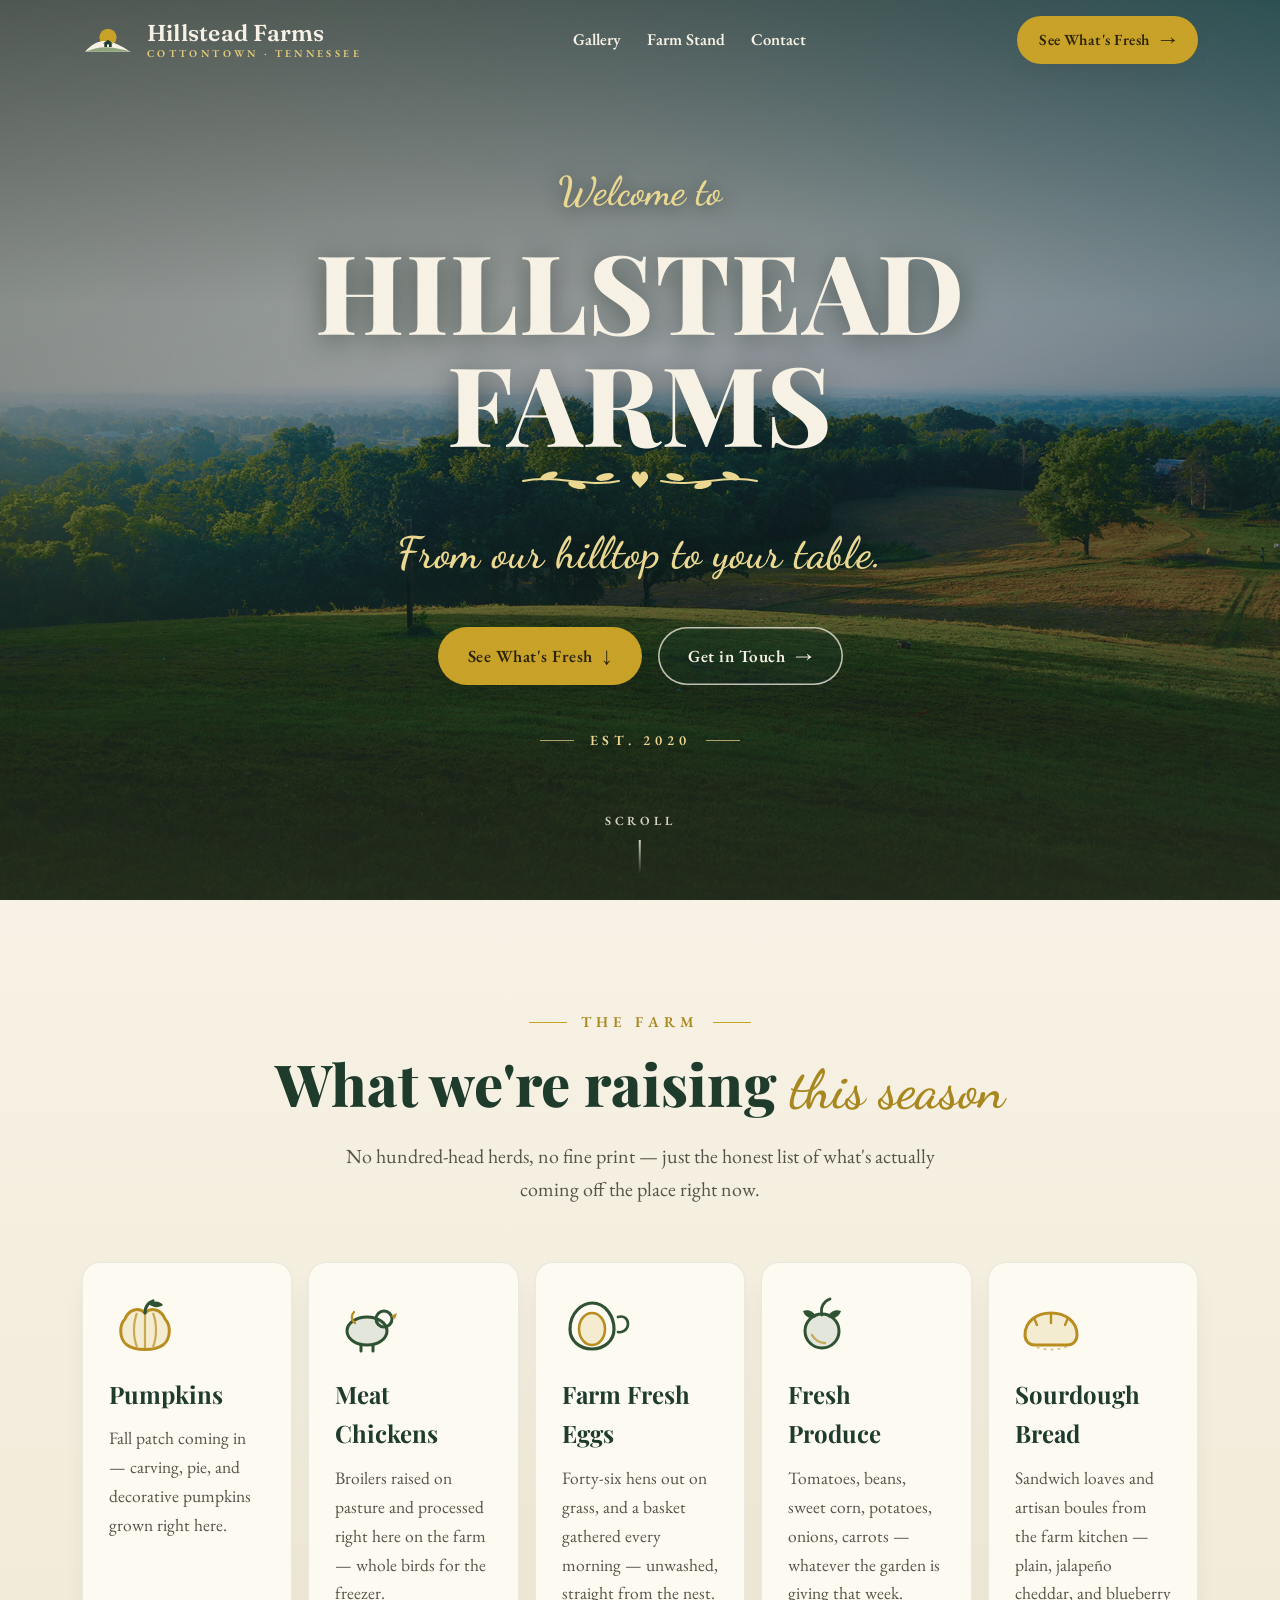
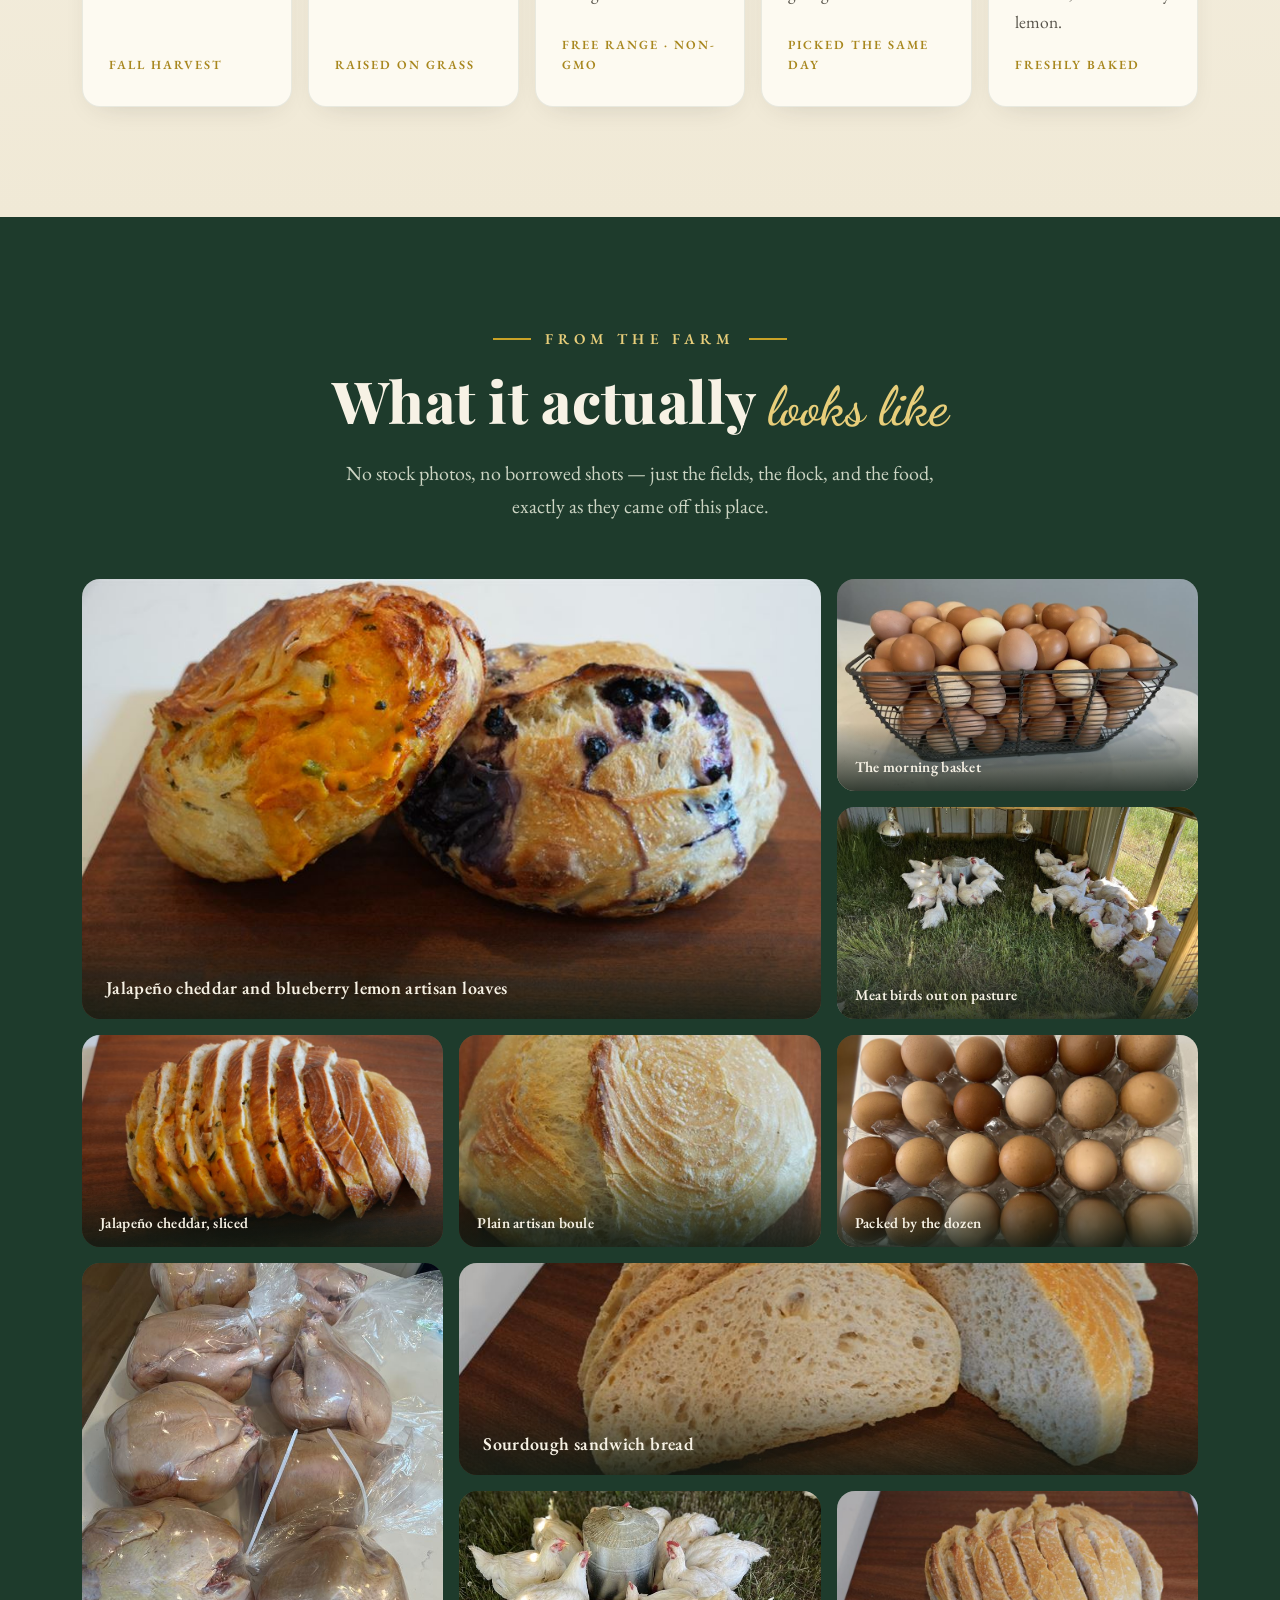
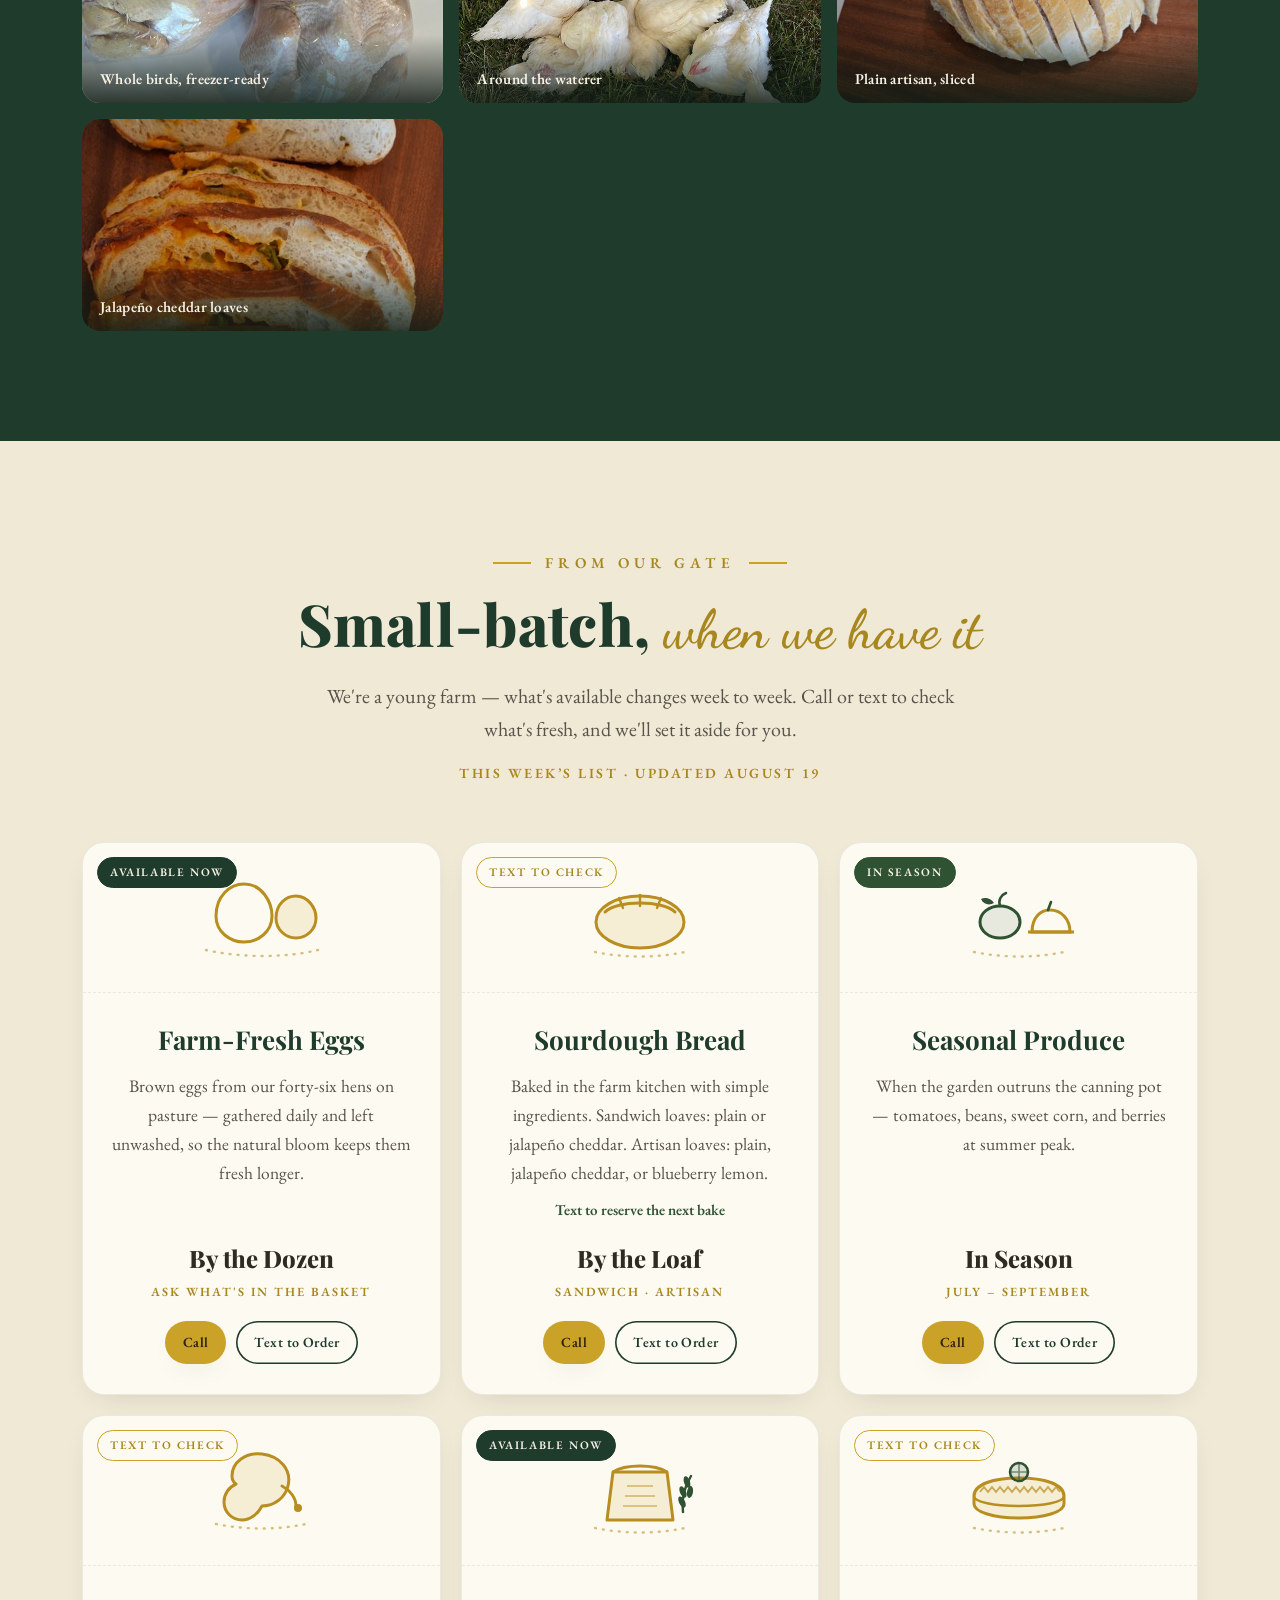
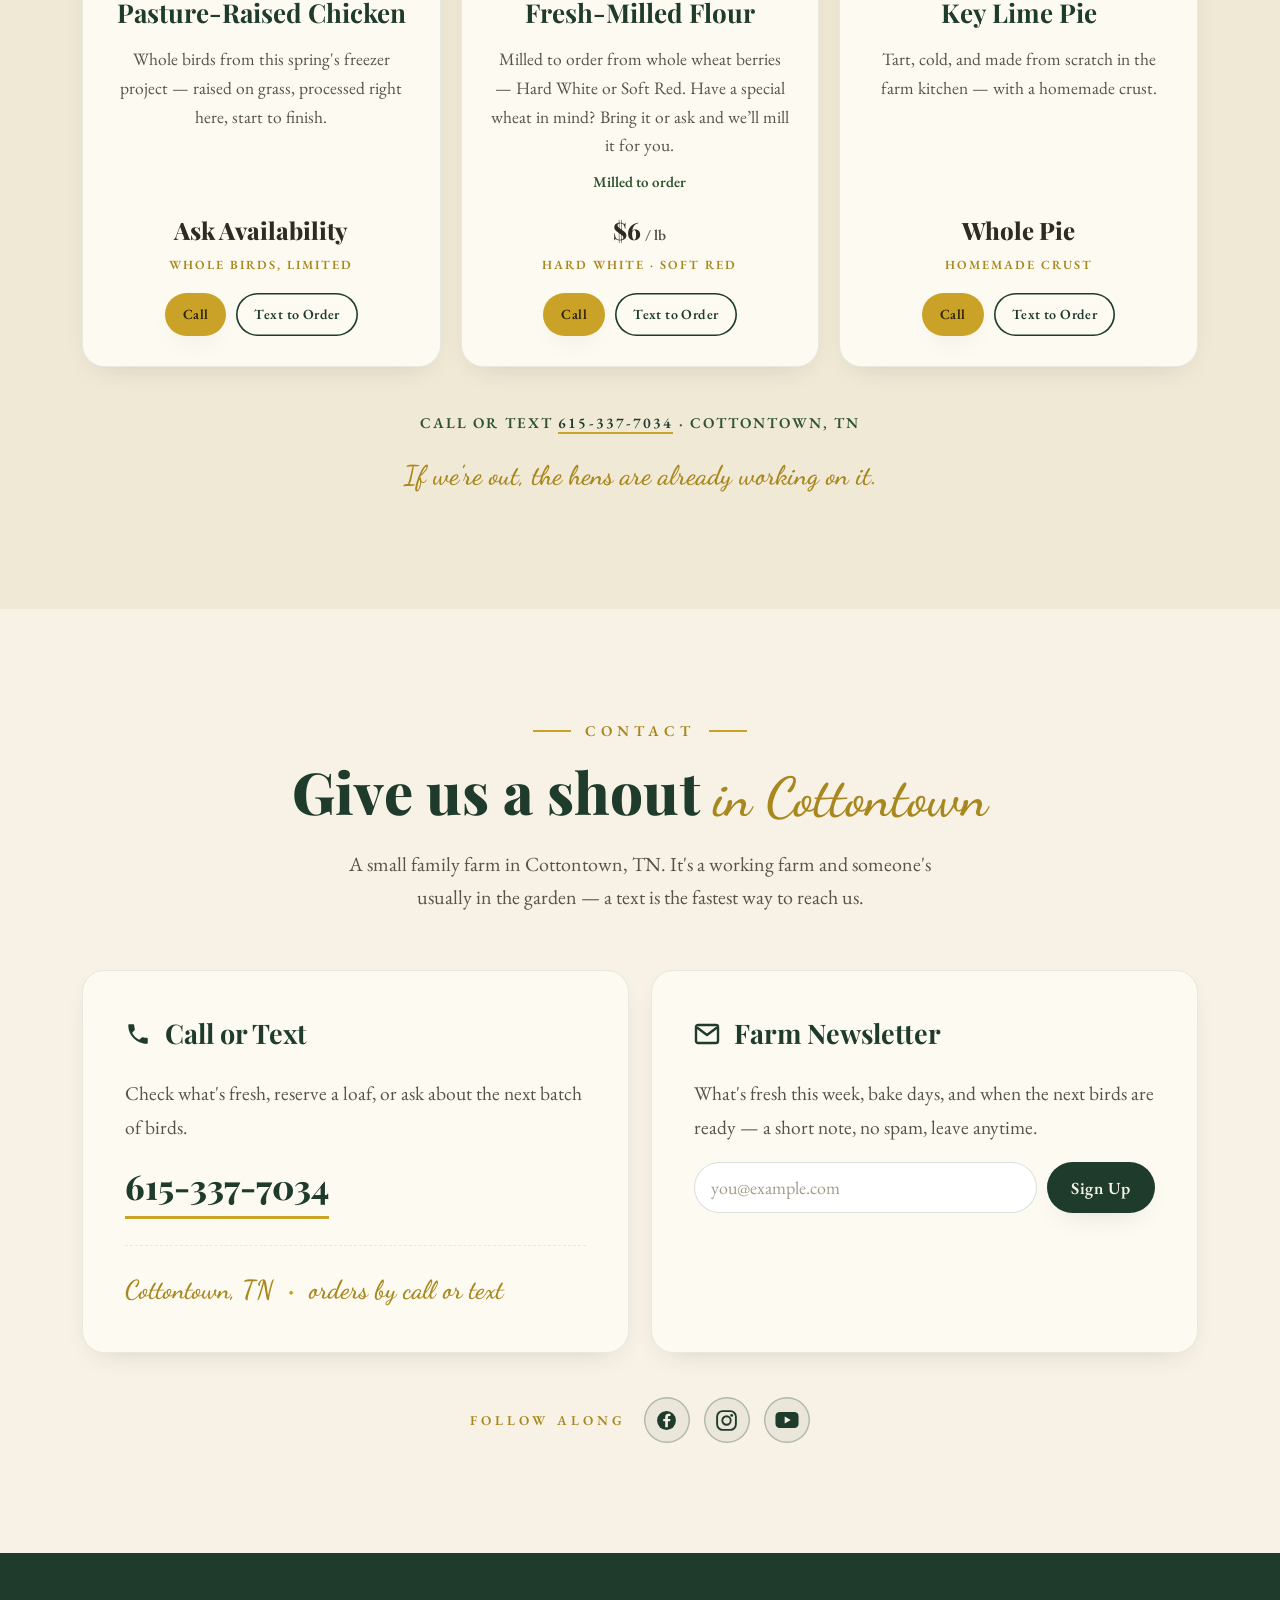
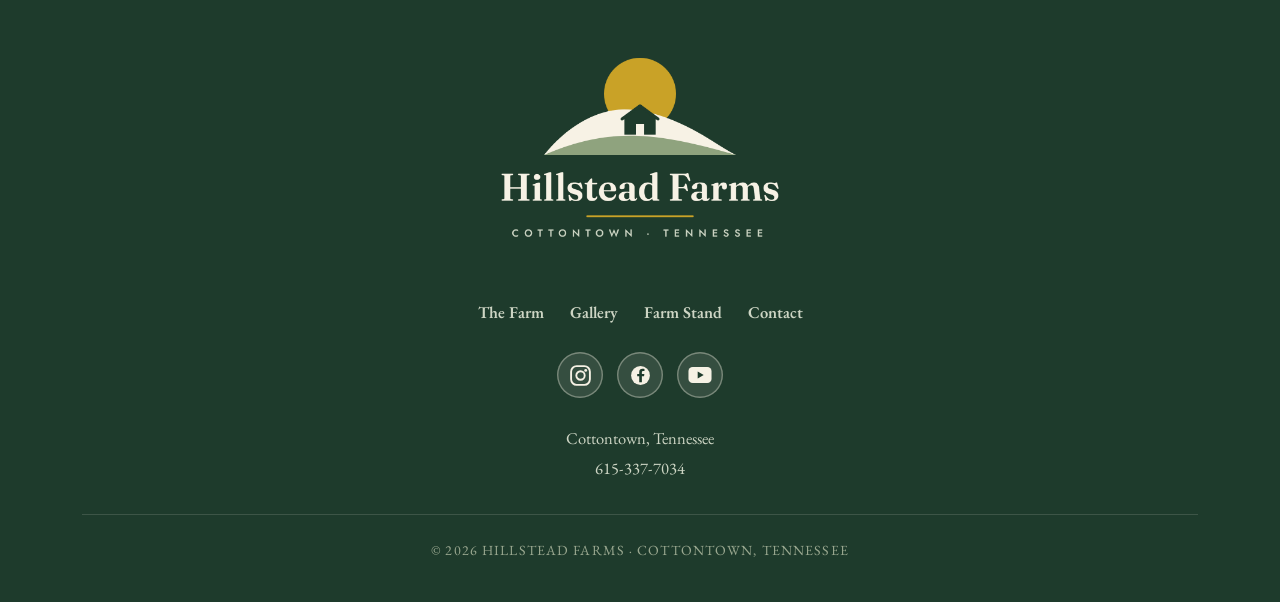
==== commit 729f700e: "copy: pumpkins" ====
--- a/index.html
+++ b/index.html
@@ -100,7 +100,7 @@
         <article class="f-card reveal" style="--i:0">
           <div class="icon" aria-hidden="true"><svg width="72" height="60" viewBox="0 0 72 60"><path d="M36 18 C 30 12, 20 14, 16 24 C 10 30, 10 44, 18 50 C 26 56, 46 56, 54 50 C 62 44, 62 30, 56 24 C 52 14, 42 12, 36 18 Z" fill="rgba(201,162,39,.16)" stroke="#B98E20" stroke-width="3"/><path d="M28 18 C 24 28, 24 42, 28 52 M44 18 C 48 28, 48 42, 44 52 M36 17 L36 54" stroke="#B98E20" stroke-width="2.2" fill="none" opacity=".7"/><path d="M36 18 C 36 12, 38 8, 44 6" stroke="#2F5233" stroke-width="3.2" fill="none" stroke-linecap="round"/><path d="M40 9 c 5 -4, 11 -3, 14 1 c -4 3, -10 3, -14 -1 z" fill="#2F5233"/></svg></div>
           <h3>Pumpkins</h3>
-          <p>Fall patch coming in — carving, pie, and decorative pumpkins grown right here on the place.</p>
+          <p>Fall patch coming in — carving, pie, and decorative pumpkins grown right here.</p>
           <div class="foot">Fall harvest</div>
         </article>
 
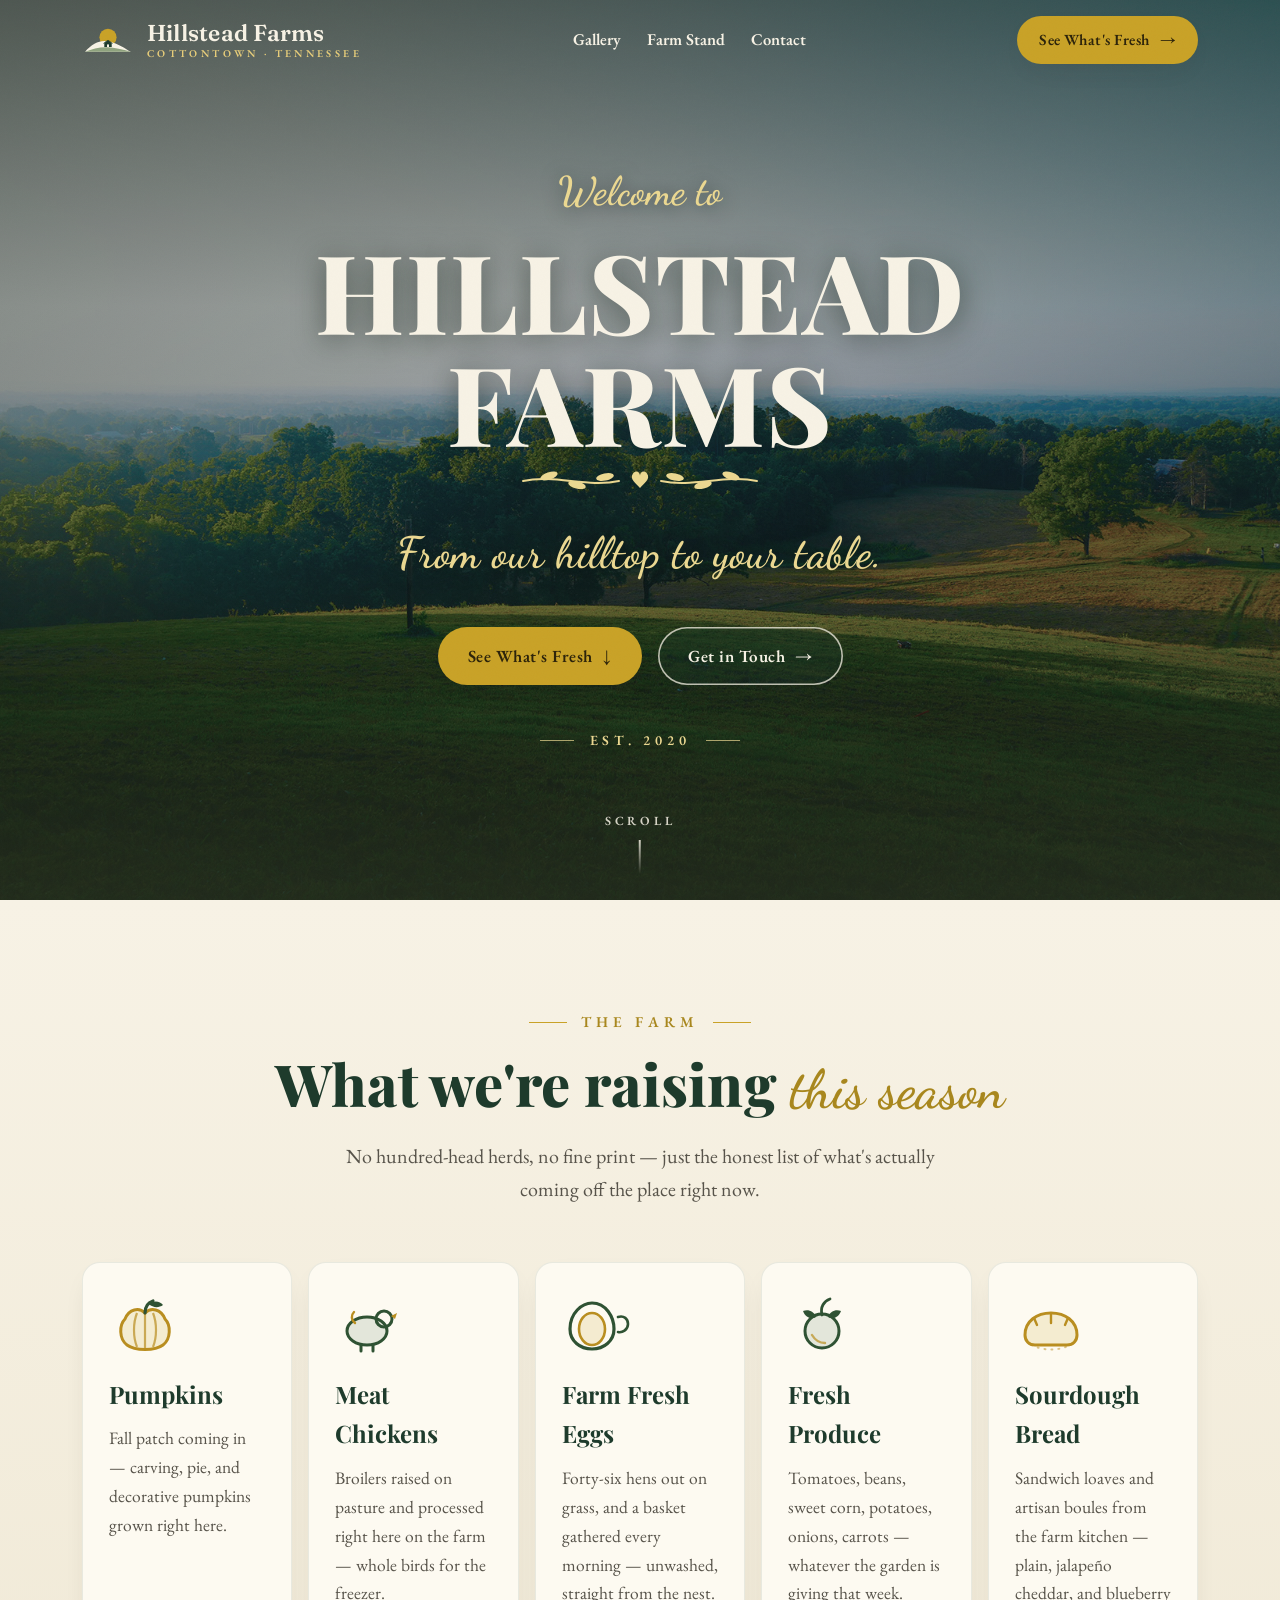
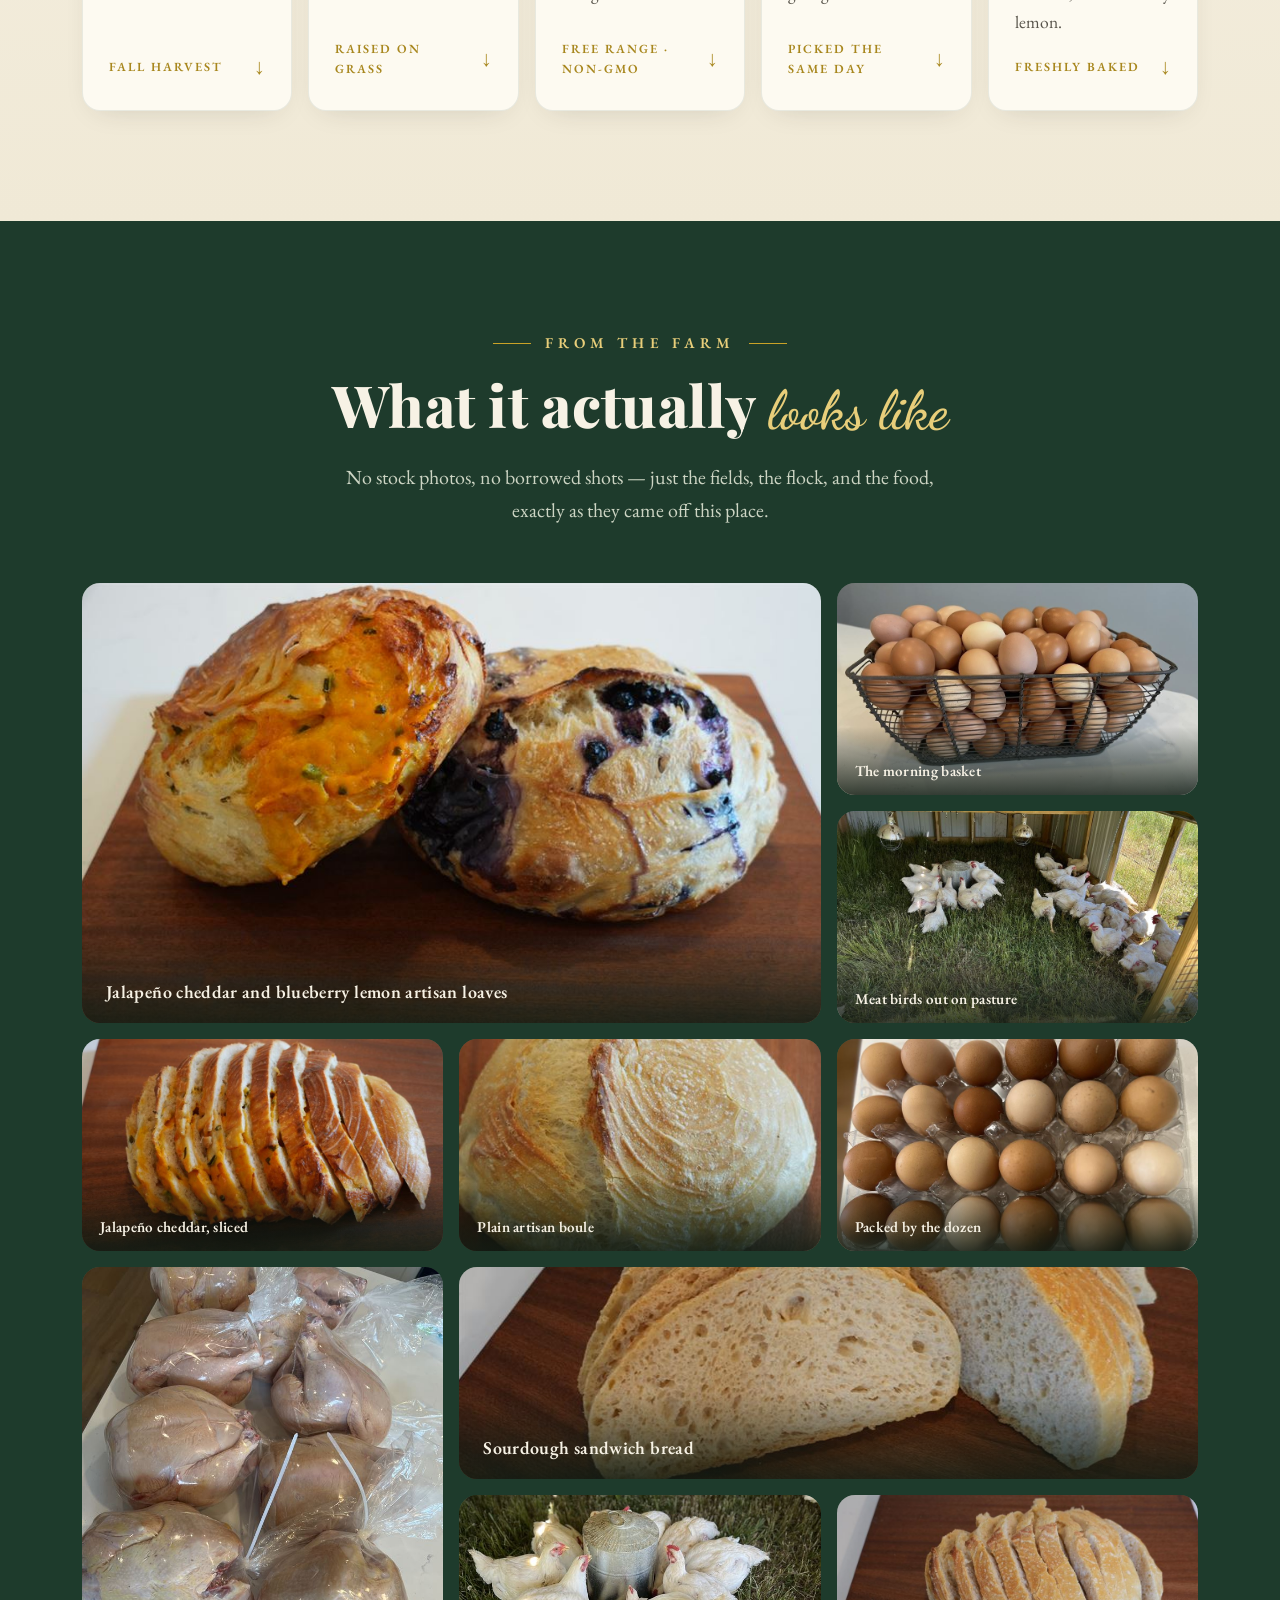
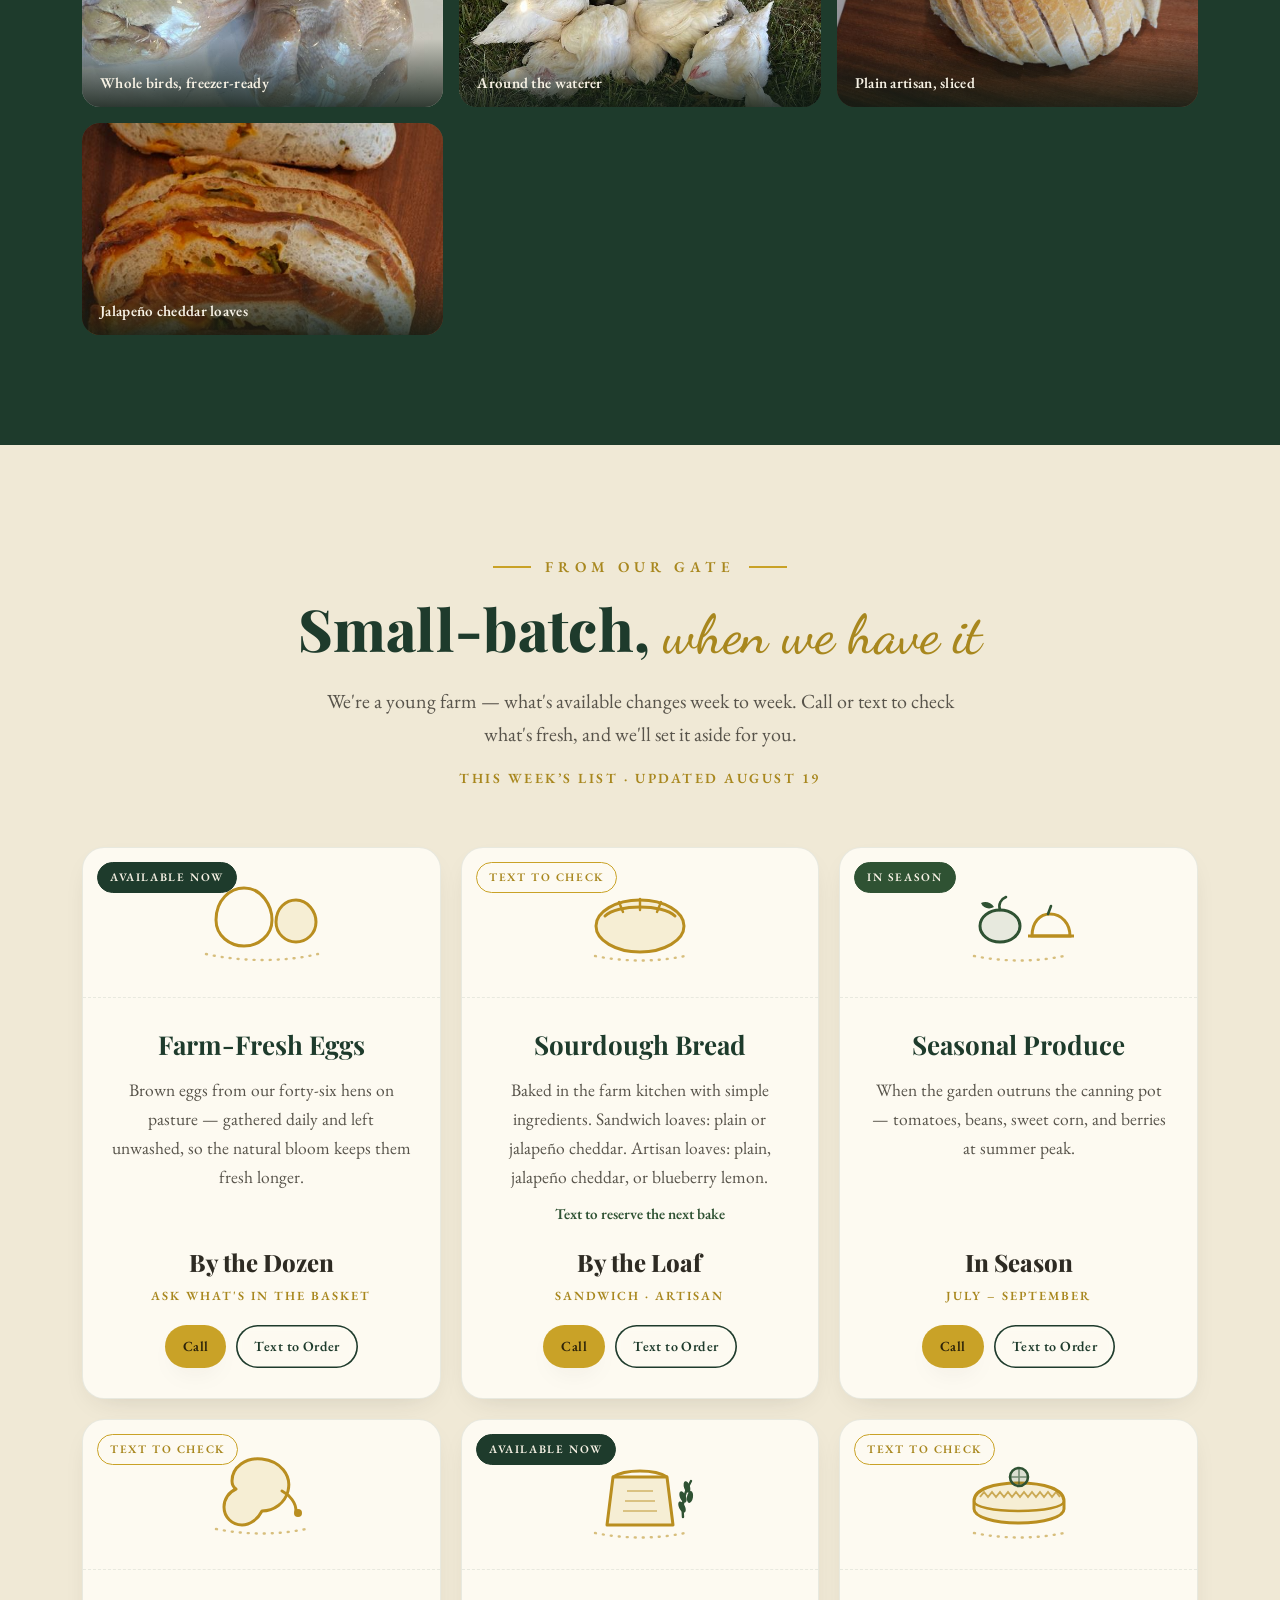
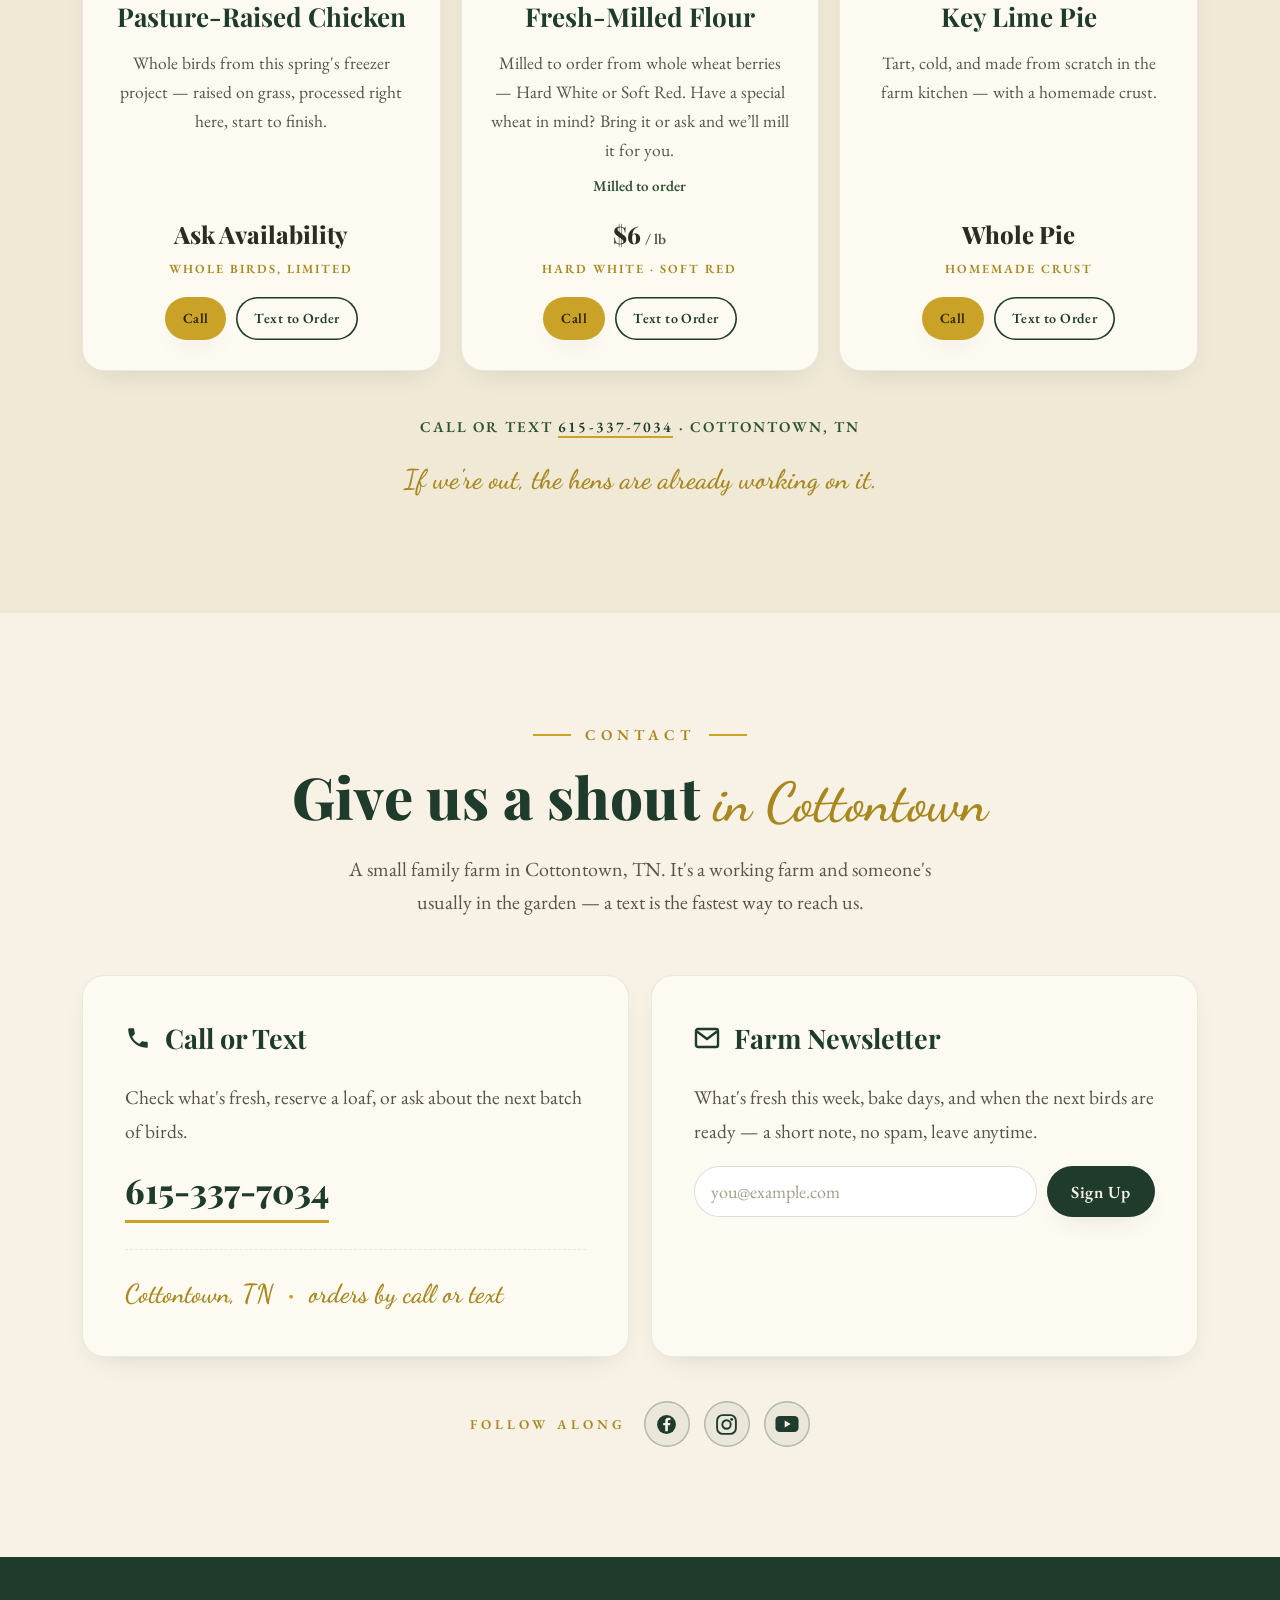
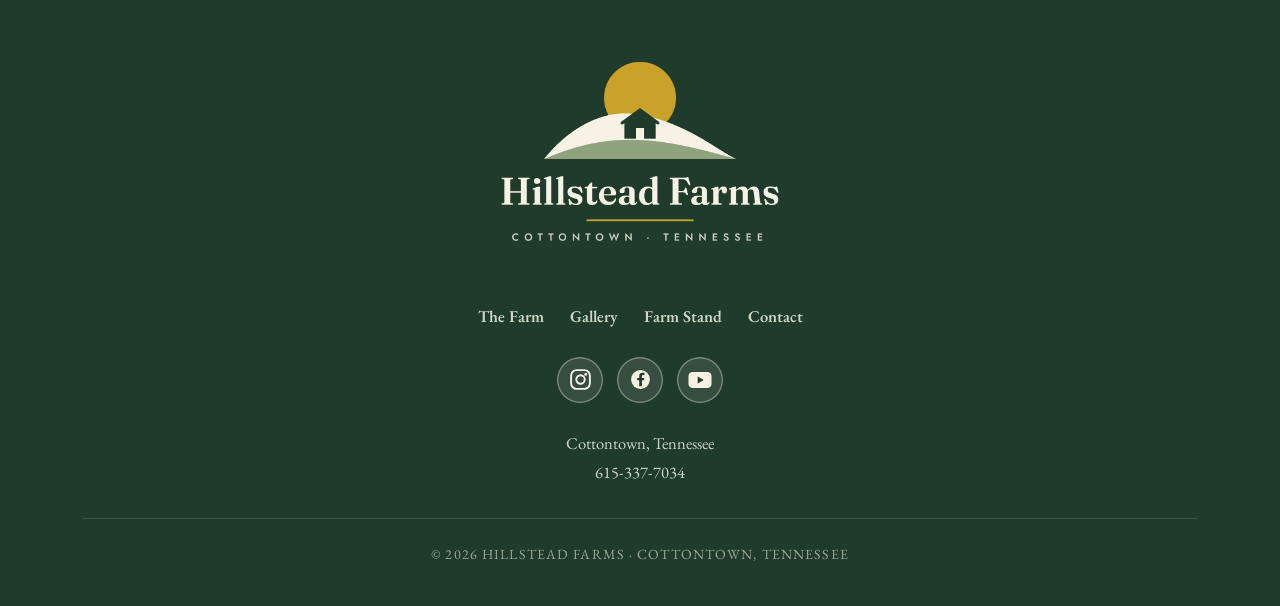
==== commit 10157d29: "feat: farm cards link to their farm-stand products - eggs/chicken/produce/sourdough cards scroll to " ====
--- a/index.html
+++ b/index.html
@@ -97,40 +97,40 @@
       </div>
 
       <div class="farm-grid">
-        <article class="f-card reveal" style="--i:0">
+        <a href="#contact" class="f-card reveal" style="--i:0">
           <div class="icon" aria-hidden="true"><svg width="72" height="60" viewBox="0 0 72 60"><path d="M36 18 C 30 12, 20 14, 16 24 C 10 30, 10 44, 18 50 C 26 56, 46 56, 54 50 C 62 44, 62 30, 56 24 C 52 14, 42 12, 36 18 Z" fill="rgba(201,162,39,.16)" stroke="#B98E20" stroke-width="3"/><path d="M28 18 C 24 28, 24 42, 28 52 M44 18 C 48 28, 48 42, 44 52 M36 17 L36 54" stroke="#B98E20" stroke-width="2.2" fill="none" opacity=".7"/><path d="M36 18 C 36 12, 38 8, 44 6" stroke="#2F5233" stroke-width="3.2" fill="none" stroke-linecap="round"/><path d="M40 9 c 5 -4, 11 -3, 14 1 c -4 3, -10 3, -14 -1 z" fill="#2F5233"/></svg></div>
           <h3>Pumpkins</h3>
           <p>Fall patch coming in — carving, pie, and decorative pumpkins grown right here.</p>
           <div class="foot">Fall harvest</div>
-        </article>
-
-        <article class="f-card reveal" style="--i:1">
+        </a>
+
+        <a href="#stand-chicken" class="f-card reveal" style="--i:1">
           <div class="icon" aria-hidden="true"><svg width="72" height="60" viewBox="0 0 72 60"><ellipse cx="32" cy="36" rx="20" ry="14" fill="rgba(47,82,51,.12)" stroke="#2F5233" stroke-width="3"/><circle cx="49" cy="24" r="8" fill="none" stroke="#2F5233" stroke-width="3"/><path d="M56 21 l6 -3 l-2 6 Z" fill="#B98E20"/><path d="M26 50 l0 6 M38 50 l0 6" stroke="#2F5233" stroke-width="3" stroke-linecap="round"/><path d="M20 28 c -4 -3, -4 -8, -1 -11" stroke="#B98E20" stroke-width="2.4" fill="none" stroke-linecap="round"/></svg></div>
           <h3>Meat Chickens</h3>
           <p>Broilers raised on pasture and processed right here on the farm — whole birds for the freezer.</p>
           <div class="foot">Raised on grass</div>
-        </article>
-
-        <article class="f-card reveal" style="--i:2">
+        </a>
+
+        <a href="#stand-eggs" class="f-card reveal" style="--i:2">
           <div class="icon" aria-hidden="true"><svg width="72" height="60" viewBox="0 0 72 60"><path d="M8 34 C 8 18, 20 8, 30 8 C 44 8, 52 22, 52 34 C 52 46, 42 54, 30 54 C 18 54, 8 46, 8 34 Z" fill="none" stroke="#2F5233" stroke-width="3.2"/><ellipse cx="30" cy="34" rx="13" ry="16" fill="rgba(201,162,39,.16)" stroke="#B98E20" stroke-width="2.6"/><path d="M56 22 c 6 -2, 10 2, 10 7 c 0 6, -6 9, -10 8" stroke="#2F5233" stroke-width="2.6" fill="none" stroke-linecap="round"/></svg></div>
           <h3>Farm Fresh Eggs</h3>
           <p>Forty-six hens out on grass, and a basket gathered every morning — unwashed, straight from the nest.</p>
           <div class="foot">Free range · Non-GMO</div>
-        </article>
-
-        <article class="f-card reveal" style="--i:3">
+        </a>
+
+        <a href="#stand-produce" class="f-card reveal" style="--i:3">
           <div class="icon" aria-hidden="true"><svg width="72" height="60" viewBox="0 0 72 60"><circle cx="34" cy="36" r="17" fill="rgba(47,82,51,.12)" stroke="#2F5233" stroke-width="3"/><path d="M34 20 C 32 12, 36 6, 42 4" stroke="#2F5233" stroke-width="2.8" fill="none" stroke-linecap="round"/><path d="M28 22 c -2 -6, -8 -8, -13 -6 c 2 6, 8 9, 13 6 z" fill="#2F5233"/><path d="M40 22 c 2 -6, 8 -8, 13 -6 c -2 6, -8 9, -13 6 z" fill="#2F5233"/><path d="M24 40 c 3 5, 8 8, 13 8" stroke="#B98E20" stroke-width="2.4" fill="none" stroke-linecap="round" opacity=".7"/></svg></div>
           <h3>Fresh Produce</h3>
           <p>Tomatoes, beans, sweet corn, potatoes, onions, carrots — whatever the garden is giving that week.</p>
           <div class="foot">Picked the same day</div>
-        </article>
-
-        <article class="f-card reveal" style="--i:4">
+        </a>
+
+        <a href="#stand-sourdough" class="f-card reveal" style="--i:4">
           <div class="icon" aria-hidden="true"><svg width="72" height="60" viewBox="0 0 72 60"><path d="M10 40 C 10 26, 22 18, 36 18 C 50 18, 62 26, 62 40 C 62 46, 58 50, 52 50 L 20 50 C 14 50, 10 46, 10 40 Z" fill="rgba(201,162,39,.16)" stroke="#B98E20" stroke-width="3"/><path d="M22 30 l-3 -7 M36 28 l0 -8 M50 30 l3 -7" stroke="#B98E20" stroke-width="2.4" stroke-linecap="round"/><path d="M16 50 C 30 56, 42 56, 56 50" stroke="#B98E20" stroke-width="2" fill="none" opacity=".5" stroke-dasharray="1 6" stroke-linecap="round"/></svg></div>
           <h3>Sourdough Bread</h3>
           <p>Sandwich loaves and artisan boules from the farm kitchen — plain, jalapeño cheddar, and blueberry lemon.</p>
           <div class="foot">Freshly baked</div>
-        </article>
+        </a>
       </div>
     </div>
   </section>
@@ -247,7 +247,7 @@
       </div>
 
       <div class="stand-grid">
-        <article class="s-card reveal" style="--i:0" data-inv="eggs">
+        <article class="s-card reveal" style="--i:0" id="stand-eggs" data-inv="eggs">
           <span class="inv-badge" hidden></span>
           <div class="art" aria-hidden="true">
             <svg width="150" height="96" viewBox="0 0 150 96">
@@ -268,7 +268,7 @@
           </div>
         </article>
 
-        <article class="s-card reveal" style="--i:1" data-inv="sourdough">
+        <article class="s-card reveal" style="--i:1" id="stand-sourdough" data-inv="sourdough">
           <span class="inv-badge" hidden></span>
           <div class="art" aria-hidden="true">
             <svg width="150" height="96" viewBox="0 0 150 96">
@@ -292,7 +292,7 @@
           </div>
         </article>
 
-        <article class="s-card reveal" style="--i:2" data-inv="produce">
+        <article class="s-card reveal" style="--i:2" id="stand-produce" data-inv="produce">
           <span class="inv-badge" hidden></span>
           <div class="art" aria-hidden="true">
             <svg width="150" height="96" viewBox="0 0 150 96">
@@ -319,7 +319,7 @@
           </div>
         </article>
 
-        <article class="s-card reveal" style="--i:3" data-inv="chicken">
+        <article class="s-card reveal" style="--i:3" id="stand-chicken" data-inv="chicken">
           <span class="inv-badge" hidden></span>
           <div class="art" aria-hidden="true">
             <svg width="150" height="96" viewBox="0 0 150 96">
@@ -342,7 +342,7 @@
           </div>
         </article>
 
-        <article class="s-card reveal" style="--i:4" data-inv="flour">
+        <article class="s-card reveal" style="--i:4" id="stand-flour" data-inv="flour">
           <span class="inv-badge" hidden></span>
           <div class="art" aria-hidden="true"><svg width="150" height="96" viewBox="0 0 150 96"><path d="M48 30 L 102 30 L 108 78 L 42 78 Z" fill="rgba(201,162,39,.14)" stroke="#B98E20" stroke-width="3" stroke-linejoin="round"/><path d="M48 30 C 60 22, 90 22, 102 30" stroke="#B98E20" stroke-width="3" fill="none"/><path d="M62 44 l26 0 M60 54 l30 0 M58 64 l34 0" stroke="#B98E20" stroke-width="2" opacity=".45"/><g stroke="#2F5233" stroke-width="2.4" fill="none" stroke-linecap="round"><path d="M118 70 C 116 56, 120 44, 126 34"/></g><g fill="#2F5233"><ellipse cx="122" cy="40" rx="3" ry="6" transform="rotate(-18 122 40)"/><ellipse cx="118" cy="50" rx="3" ry="6" transform="rotate(-24 118 50)"/><ellipse cx="125" cy="50" rx="3" ry="6" transform="rotate(10 125 50)"/><ellipse cx="117" cy="60" rx="3" ry="6" transform="rotate(-26 117 60)"/></g><path d="M30 86 C 60 92, 92 92, 120 86" stroke="#B98E20" stroke-width="2.4" fill="none" opacity=".55" stroke-dasharray="1 7" stroke-linecap="round"/></svg></div>
           <div class="body">
@@ -357,7 +357,7 @@
           </div>
         </article>
 
-        <article class="s-card reveal" style="--i:5" data-inv="pie">
+        <article class="s-card reveal" style="--i:5" id="stand-pie" data-inv="pie">
           <span class="inv-badge" hidden></span>
           <div class="art" aria-hidden="true"><svg width="150" height="96" viewBox="0 0 150 96"><path d="M30 54 C 30 42, 50 36, 75 36 C 100 36, 120 42, 120 54 L 120 62 C 120 70, 100 76, 75 76 C 50 76, 30 70, 30 62 Z" fill="rgba(201,162,39,.14)" stroke="#B98E20" stroke-width="3"/><path d="M30 54 C 30 60, 50 64, 75 64 C 100 64, 120 60, 120 54" stroke="#B98E20" stroke-width="2.4" fill="none"/><path d="M36 50 l4 -5 l4 5 l4 -5 l4 5 l4 -5 l4 5 l4 -5 l4 5 l4 -5 l4 5 l4 -5 l4 5 l4 -5 l4 5 l4 -5 l4 5 l4 -5 l4 5 l4 -5 l4 5" stroke="#B98E20" stroke-width="2" fill="none" opacity=".7"/><circle cx="75" cy="30" r="9" fill="rgba(47,82,51,.16)" stroke="#2F5233" stroke-width="2.6"/><path d="M75 21 L75 39 M66 30 L84 30" stroke="#2F5233" stroke-width="1.6" opacity=".6"/><path d="M30 86 C 60 92, 92 92, 120 86" stroke="#B98E20" stroke-width="2.4" fill="none" opacity=".55" stroke-dasharray="1 7" stroke-linecap="round"/></svg></div>
           <div class="body">
--- a/css/hs-style.css
+++ b/css/hs-style.css
@@ -324,6 +324,12 @@
   display:flex;flex-direction:column;
 }
 .f-card:hover{transform:translateY(-6px);box-shadow:var(--shadow)}
+.f-card .icon svg{transition:transform .35s var(--ease)}
+.f-card:hover .icon svg{transform:translateY(-4px) rotate(-3deg)}
+.f-card .foot{display:flex;align-items:center;justify-content:space-between;gap:10px}
+.f-card .foot::after{content:"↓";font-size:15px;color:var(--gold-deep);transition:transform .3s var(--ease)}
+.f-card:hover .foot::after{transform:translateY(3px)}
+#farm,#gallery,#stand,#contact,[id^="stand-"]{scroll-margin-top:92px}
 .f-card .icon{height:64px;display:flex;align-items:center;margin-bottom:18px}
 .f-card h3{font-family:var(--font-display);font-weight:700;font-size:24px;color:var(--green-deep);margin-bottom:10px}
 .f-card p{font-size:17.5px;color:var(--ink-soft);line-height:1.65}
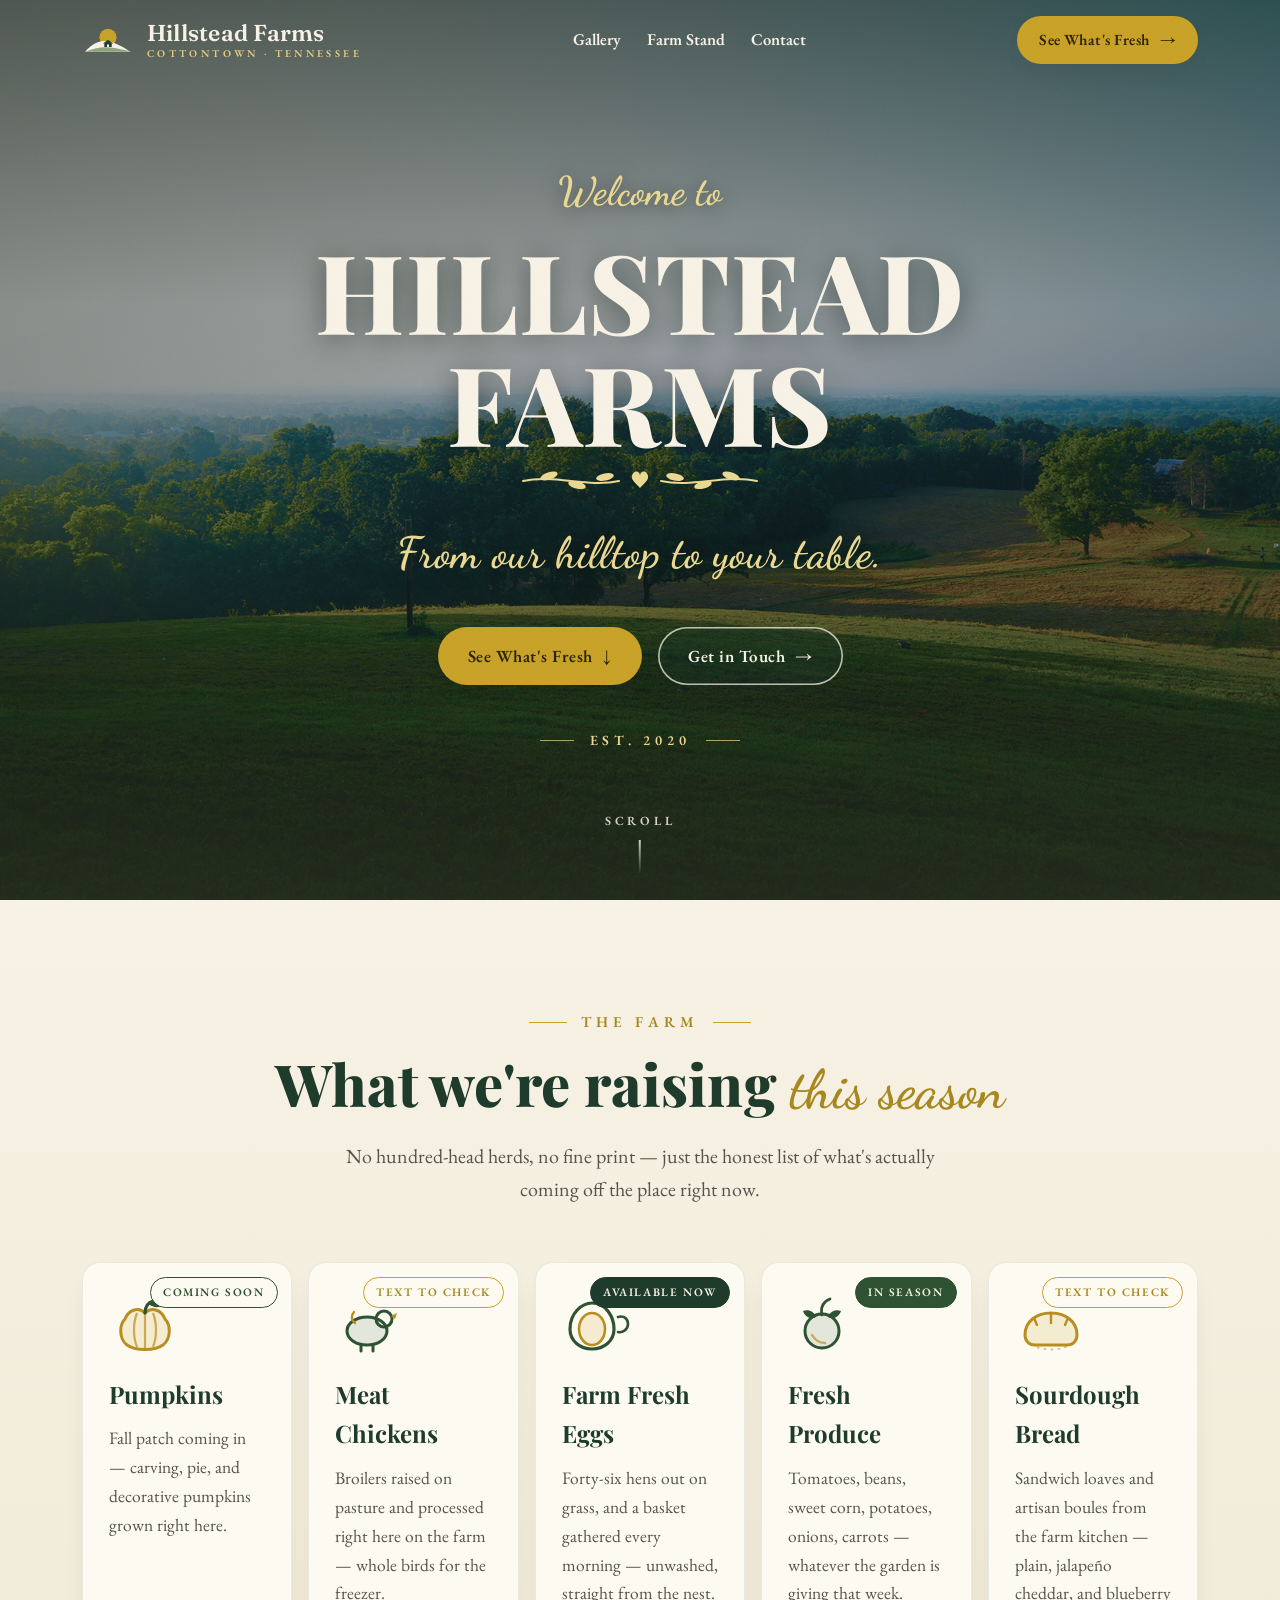
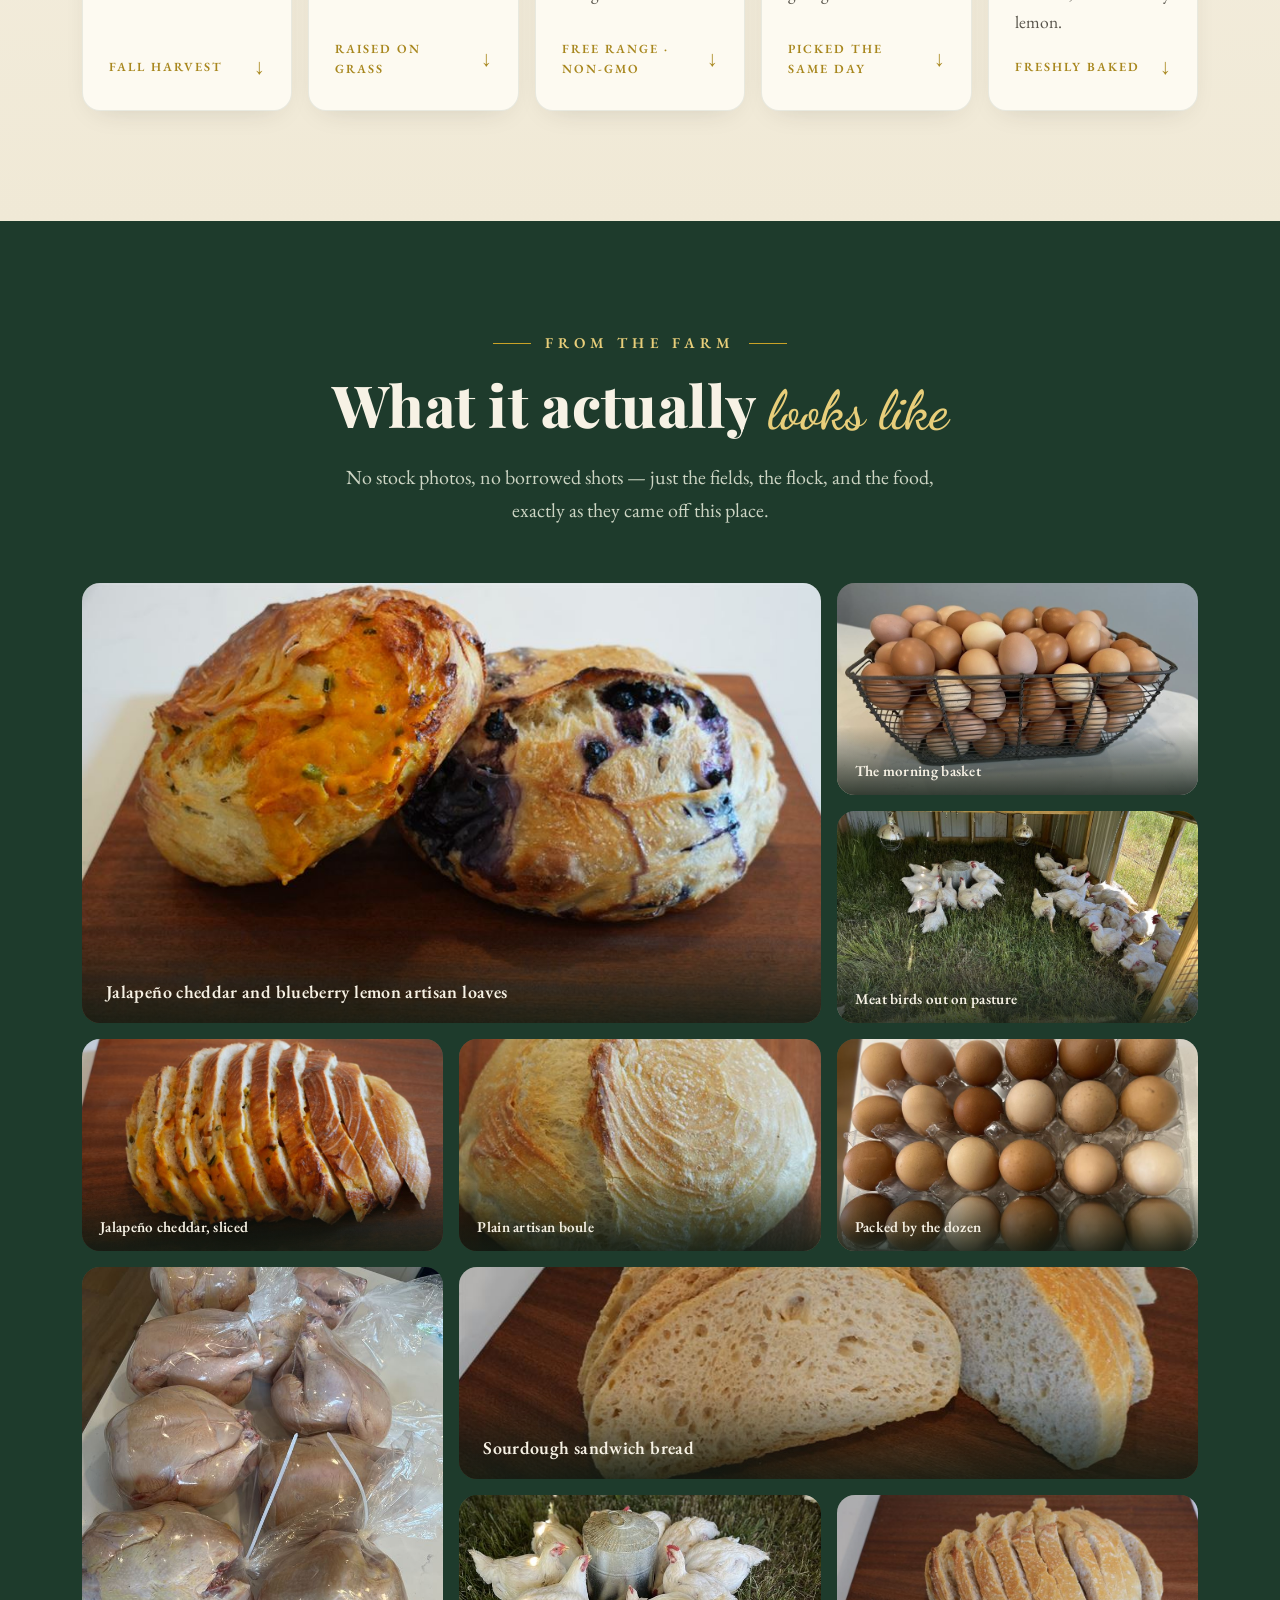
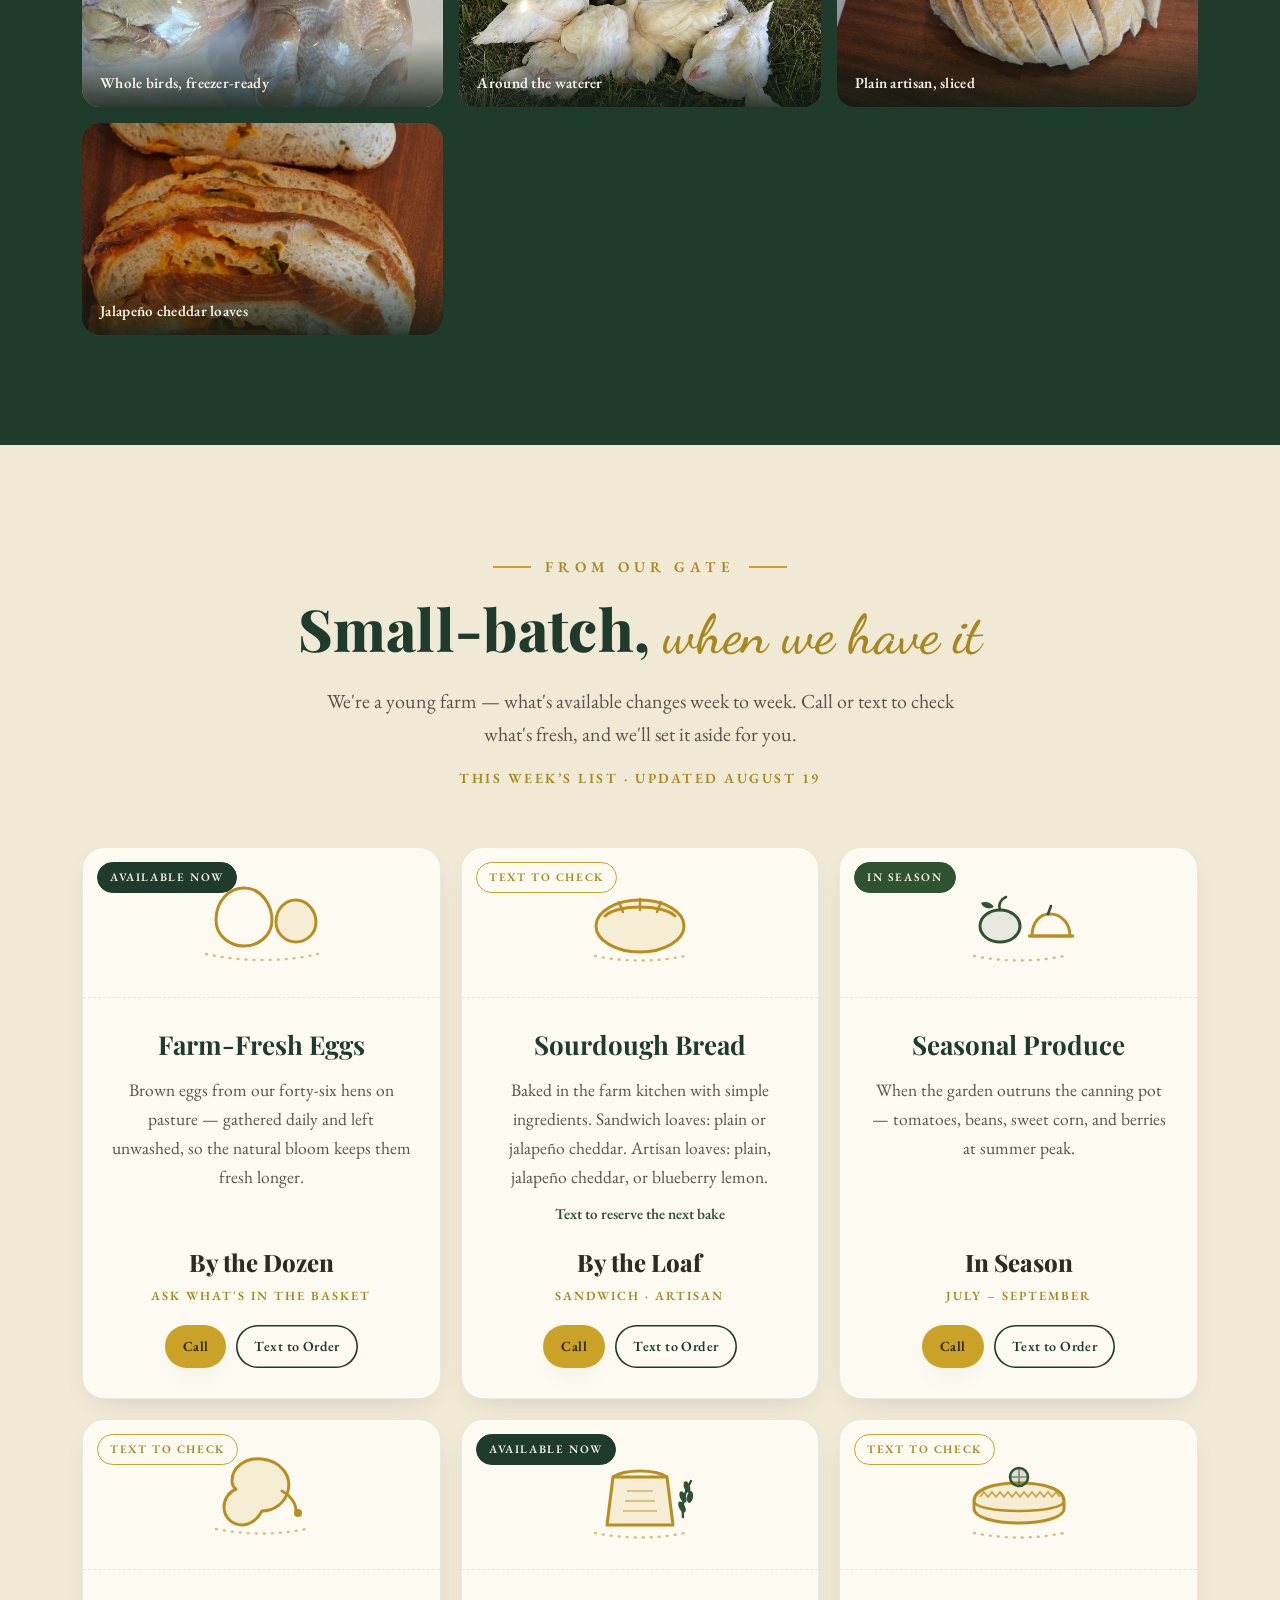
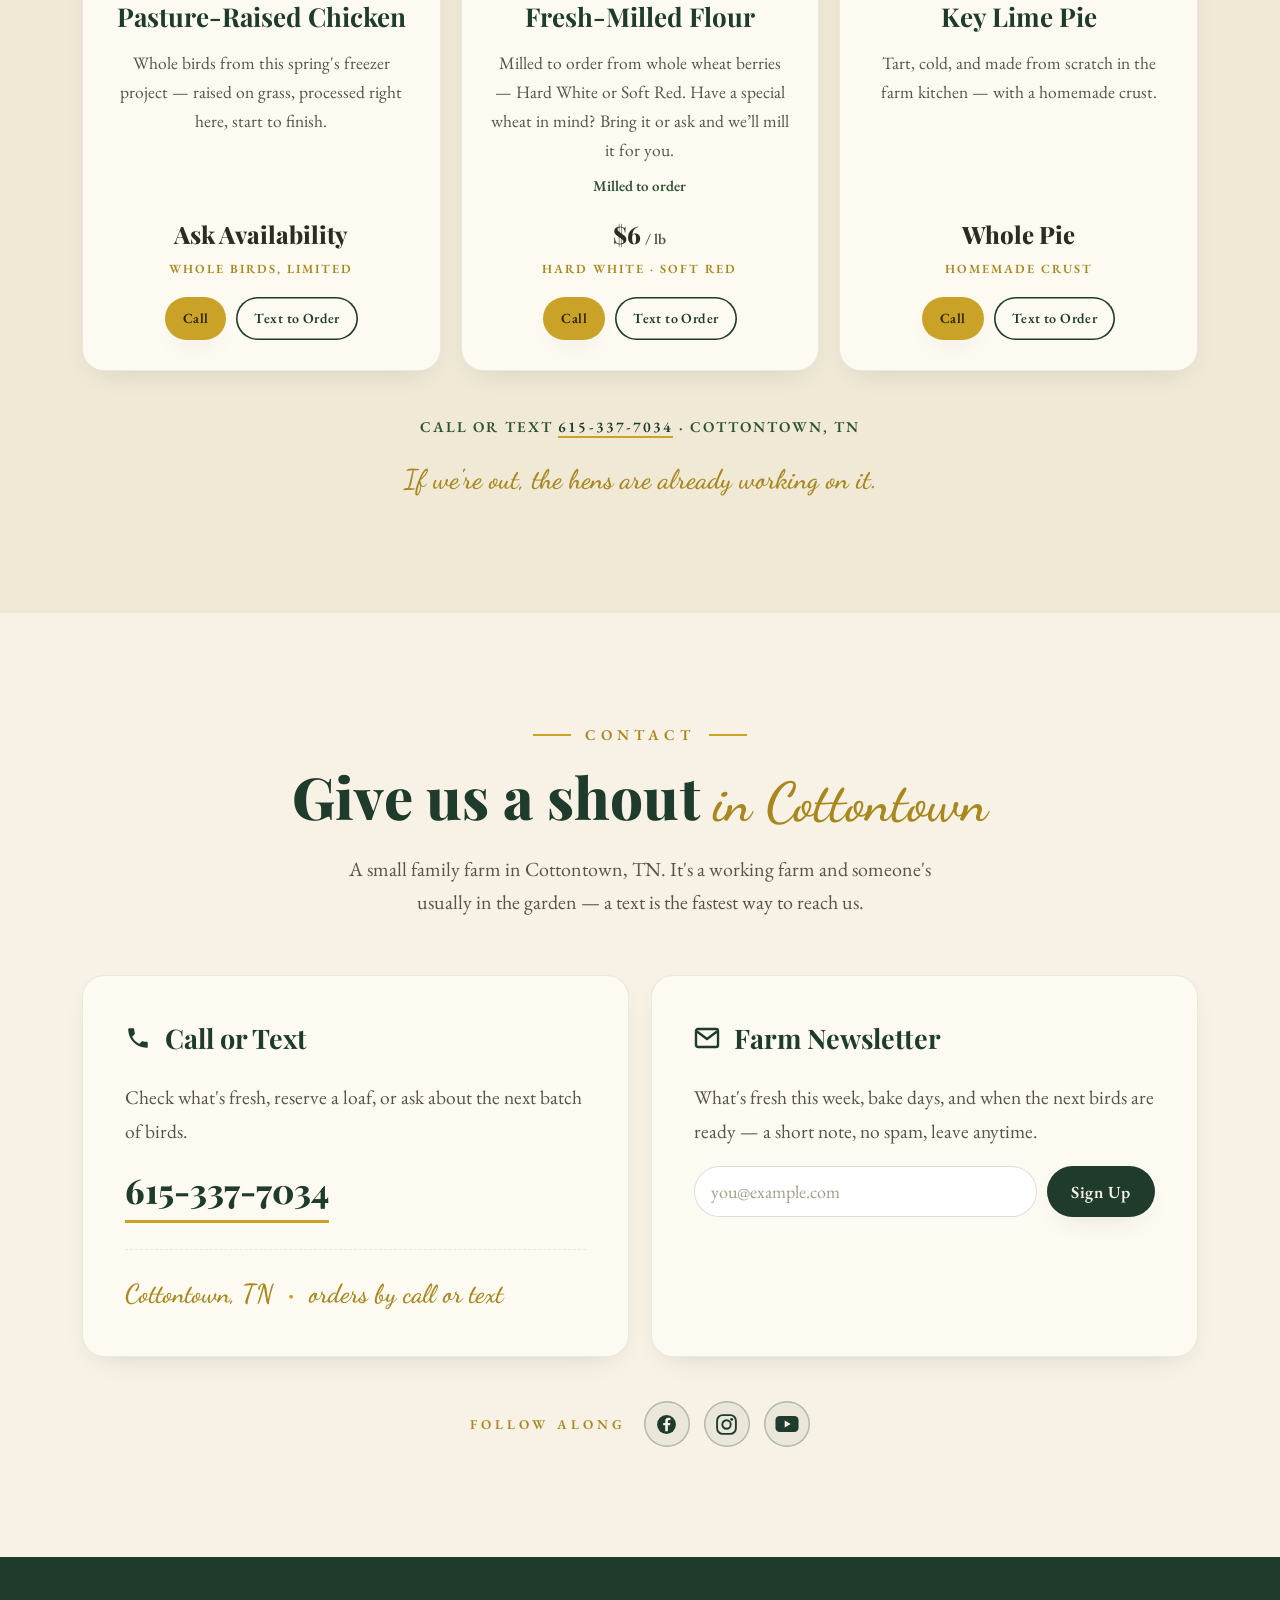
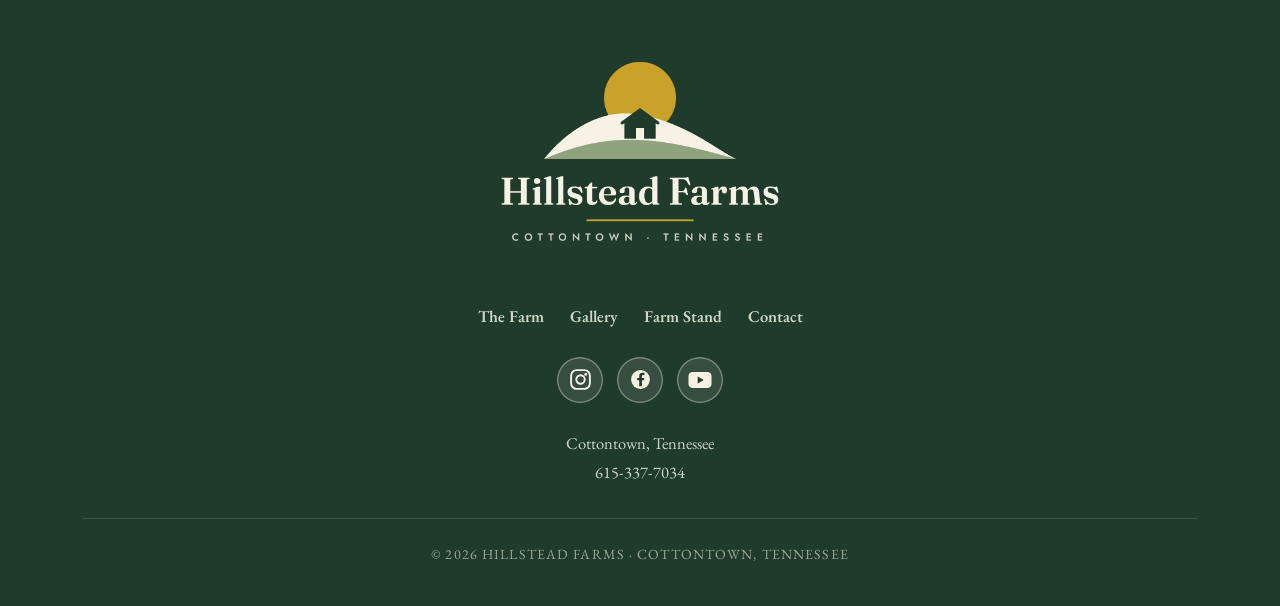
==== commit 39ecc597: "feat: live inventory badges on the What We're Raising cards - same inventory.json drives both sectio" ====
--- a/index.html
+++ b/index.html
@@ -97,35 +97,40 @@
       </div>
 
       <div class="farm-grid">
-        <a href="#contact" class="f-card reveal" style="--i:0">
+        <a href="#contact" class="f-card reveal" style="--i:0" data-inv="pumpkins">
+          <span class="inv-badge" hidden></span>
           <div class="icon" aria-hidden="true"><svg width="72" height="60" viewBox="0 0 72 60"><path d="M36 18 C 30 12, 20 14, 16 24 C 10 30, 10 44, 18 50 C 26 56, 46 56, 54 50 C 62 44, 62 30, 56 24 C 52 14, 42 12, 36 18 Z" fill="rgba(201,162,39,.16)" stroke="#B98E20" stroke-width="3"/><path d="M28 18 C 24 28, 24 42, 28 52 M44 18 C 48 28, 48 42, 44 52 M36 17 L36 54" stroke="#B98E20" stroke-width="2.2" fill="none" opacity=".7"/><path d="M36 18 C 36 12, 38 8, 44 6" stroke="#2F5233" stroke-width="3.2" fill="none" stroke-linecap="round"/><path d="M40 9 c 5 -4, 11 -3, 14 1 c -4 3, -10 3, -14 -1 z" fill="#2F5233"/></svg></div>
           <h3>Pumpkins</h3>
           <p>Fall patch coming in — carving, pie, and decorative pumpkins grown right here.</p>
           <div class="foot">Fall harvest</div>
         </a>
 
-        <a href="#stand-chicken" class="f-card reveal" style="--i:1">
+        <a href="#stand-chicken" class="f-card reveal" style="--i:1" data-inv="chicken">
+          <span class="inv-badge" hidden></span>
           <div class="icon" aria-hidden="true"><svg width="72" height="60" viewBox="0 0 72 60"><ellipse cx="32" cy="36" rx="20" ry="14" fill="rgba(47,82,51,.12)" stroke="#2F5233" stroke-width="3"/><circle cx="49" cy="24" r="8" fill="none" stroke="#2F5233" stroke-width="3"/><path d="M56 21 l6 -3 l-2 6 Z" fill="#B98E20"/><path d="M26 50 l0 6 M38 50 l0 6" stroke="#2F5233" stroke-width="3" stroke-linecap="round"/><path d="M20 28 c -4 -3, -4 -8, -1 -11" stroke="#B98E20" stroke-width="2.4" fill="none" stroke-linecap="round"/></svg></div>
           <h3>Meat Chickens</h3>
           <p>Broilers raised on pasture and processed right here on the farm — whole birds for the freezer.</p>
           <div class="foot">Raised on grass</div>
         </a>
 
-        <a href="#stand-eggs" class="f-card reveal" style="--i:2">
+        <a href="#stand-eggs" class="f-card reveal" style="--i:2" data-inv="eggs">
+          <span class="inv-badge" hidden></span>
           <div class="icon" aria-hidden="true"><svg width="72" height="60" viewBox="0 0 72 60"><path d="M8 34 C 8 18, 20 8, 30 8 C 44 8, 52 22, 52 34 C 52 46, 42 54, 30 54 C 18 54, 8 46, 8 34 Z" fill="none" stroke="#2F5233" stroke-width="3.2"/><ellipse cx="30" cy="34" rx="13" ry="16" fill="rgba(201,162,39,.16)" stroke="#B98E20" stroke-width="2.6"/><path d="M56 22 c 6 -2, 10 2, 10 7 c 0 6, -6 9, -10 8" stroke="#2F5233" stroke-width="2.6" fill="none" stroke-linecap="round"/></svg></div>
           <h3>Farm Fresh Eggs</h3>
           <p>Forty-six hens out on grass, and a basket gathered every morning — unwashed, straight from the nest.</p>
           <div class="foot">Free range · Non-GMO</div>
         </a>
 
-        <a href="#stand-produce" class="f-card reveal" style="--i:3">
+        <a href="#stand-produce" class="f-card reveal" style="--i:3" data-inv="produce">
+          <span class="inv-badge" hidden></span>
           <div class="icon" aria-hidden="true"><svg width="72" height="60" viewBox="0 0 72 60"><circle cx="34" cy="36" r="17" fill="rgba(47,82,51,.12)" stroke="#2F5233" stroke-width="3"/><path d="M34 20 C 32 12, 36 6, 42 4" stroke="#2F5233" stroke-width="2.8" fill="none" stroke-linecap="round"/><path d="M28 22 c -2 -6, -8 -8, -13 -6 c 2 6, 8 9, 13 6 z" fill="#2F5233"/><path d="M40 22 c 2 -6, 8 -8, 13 -6 c -2 6, -8 9, -13 6 z" fill="#2F5233"/><path d="M24 40 c 3 5, 8 8, 13 8" stroke="#B98E20" stroke-width="2.4" fill="none" stroke-linecap="round" opacity=".7"/></svg></div>
           <h3>Fresh Produce</h3>
           <p>Tomatoes, beans, sweet corn, potatoes, onions, carrots — whatever the garden is giving that week.</p>
           <div class="foot">Picked the same day</div>
         </a>
 
-        <a href="#stand-sourdough" class="f-card reveal" style="--i:4">
+        <a href="#stand-sourdough" class="f-card reveal" style="--i:4" data-inv="sourdough">
+          <span class="inv-badge" hidden></span>
           <div class="icon" aria-hidden="true"><svg width="72" height="60" viewBox="0 0 72 60"><path d="M10 40 C 10 26, 22 18, 36 18 C 50 18, 62 26, 62 40 C 62 46, 58 50, 52 50 L 20 50 C 14 50, 10 46, 10 40 Z" fill="rgba(201,162,39,.16)" stroke="#B98E20" stroke-width="3"/><path d="M22 30 l-3 -7 M36 28 l0 -8 M50 30 l3 -7" stroke="#B98E20" stroke-width="2.4" stroke-linecap="round"/><path d="M16 50 C 30 56, 42 56, 56 50" stroke="#B98E20" stroke-width="2" fill="none" opacity=".5" stroke-dasharray="1 6" stroke-linecap="round"/></svg></div>
           <h3>Sourdough Bread</h3>
           <p>Sandwich loaves and artisan boules from the farm kitchen — plain, jalapeño cheddar, and blueberry lemon.</p>
--- a/css/hs-style.css
+++ b/css/hs-style.css
@@ -324,6 +324,8 @@
   display:flex;flex-direction:column;
 }
 .f-card:hover{transform:translateY(-6px);box-shadow:var(--shadow)}
+.f-card{position:relative}
+.f-card .inv-badge{left:auto;right:14px}
 .f-card .icon svg{transition:transform .35s var(--ease)}
 .f-card:hover .icon svg{transform:translateY(-4px) rotate(-3deg)}
 .f-card .foot{display:flex;align-items:center;justify-content:space-between;gap:10px}
@@ -465,6 +467,7 @@
 .inv-low{background:var(--gold);border-color:var(--gold);color:#2C230A}
 .inv-out{background:var(--cream-deep);border-color:var(--hairline-soft);color:var(--ink-soft)}
 .inv-ask{background:var(--card);border-color:var(--gold);color:var(--gold-deep)}
+.inv-soon{background:var(--card);border-color:var(--green);color:var(--green)}
 .inv-note{
   font-weight:600;font-size:15px;color:var(--green);
   margin:-8px 0 16px;
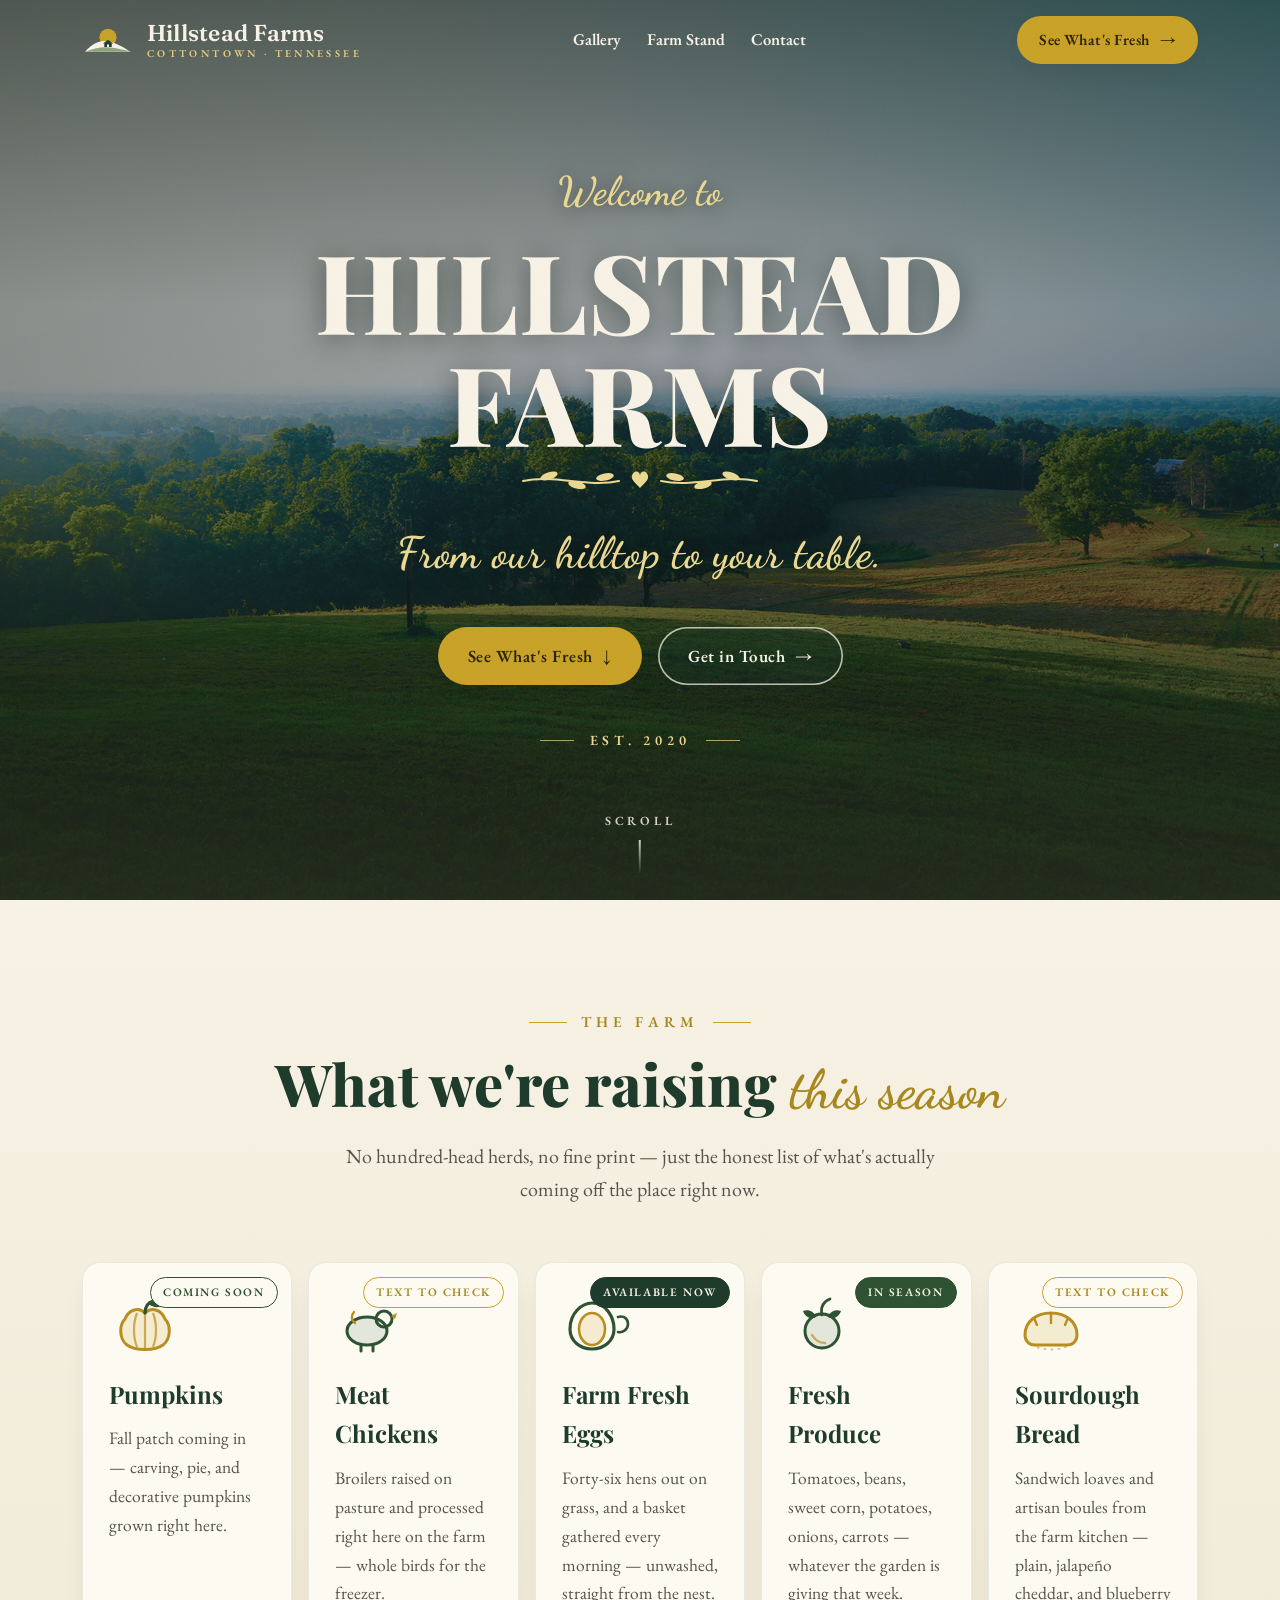
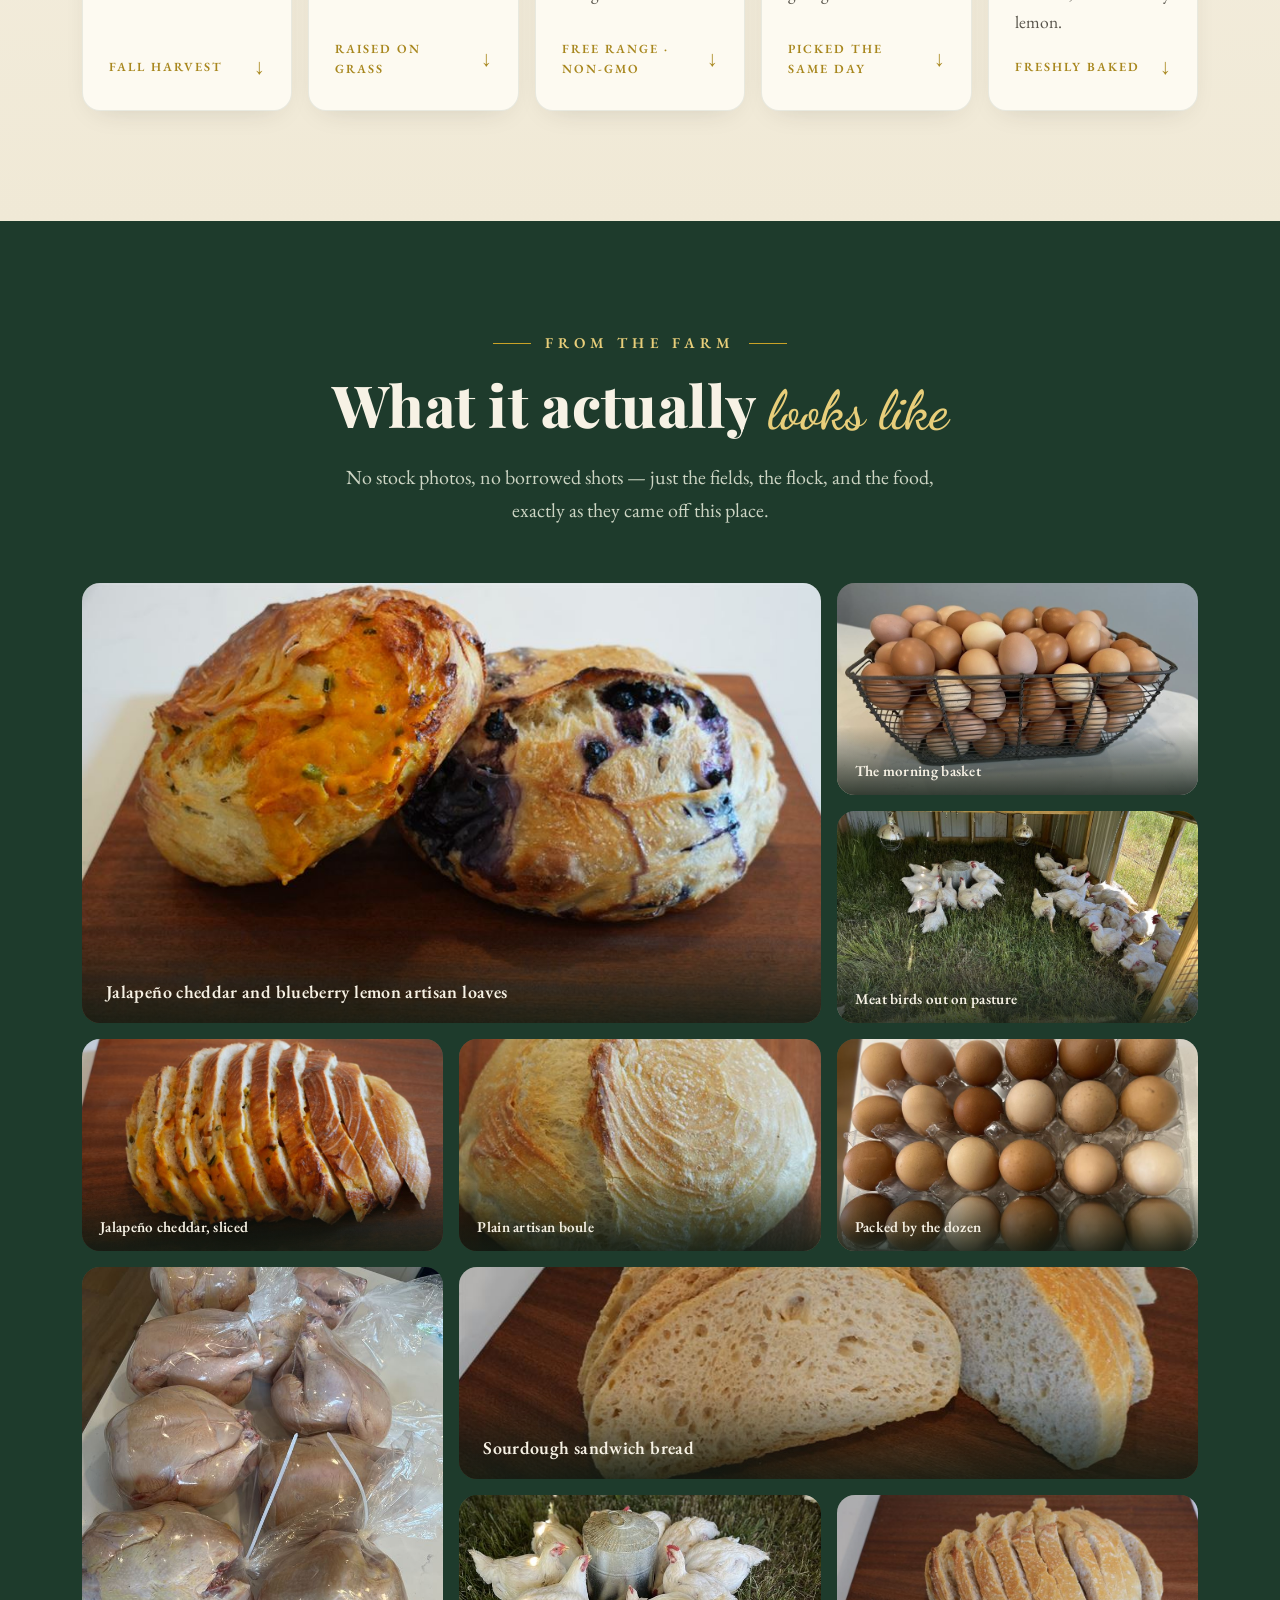
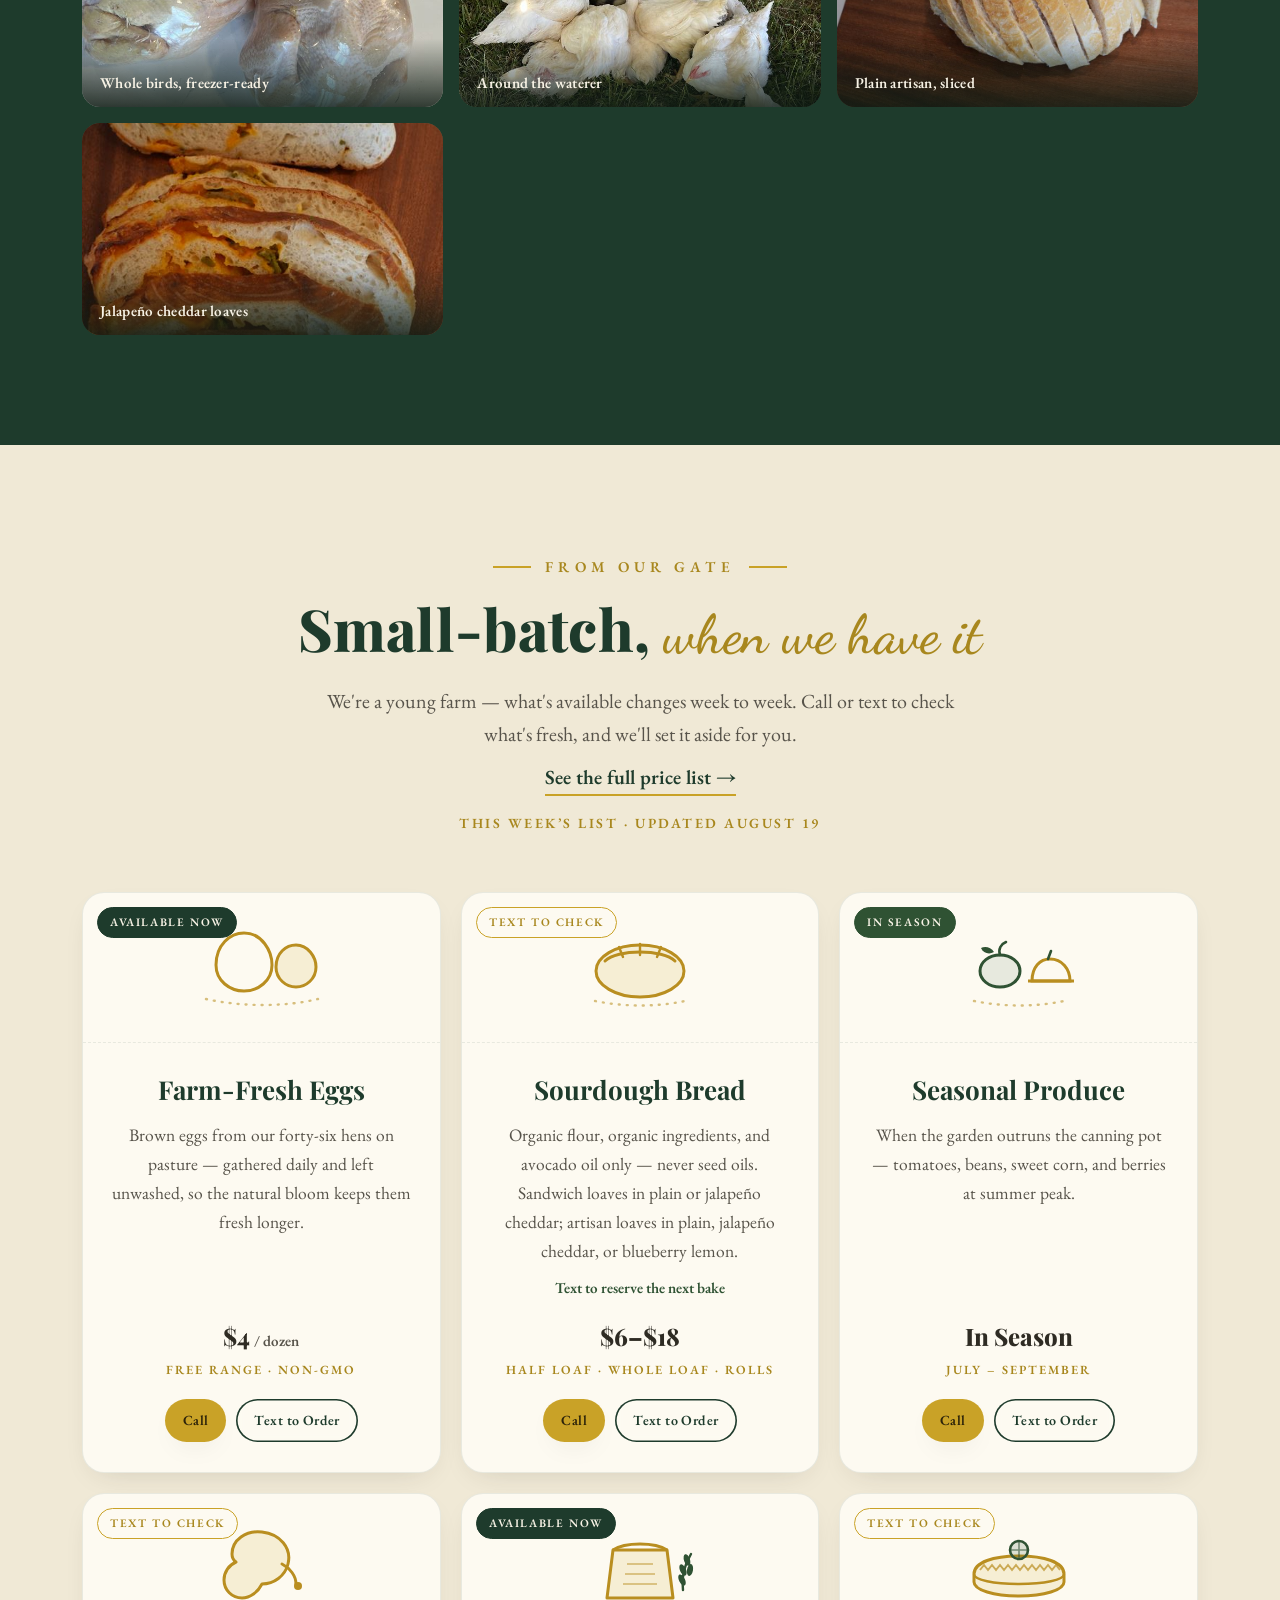
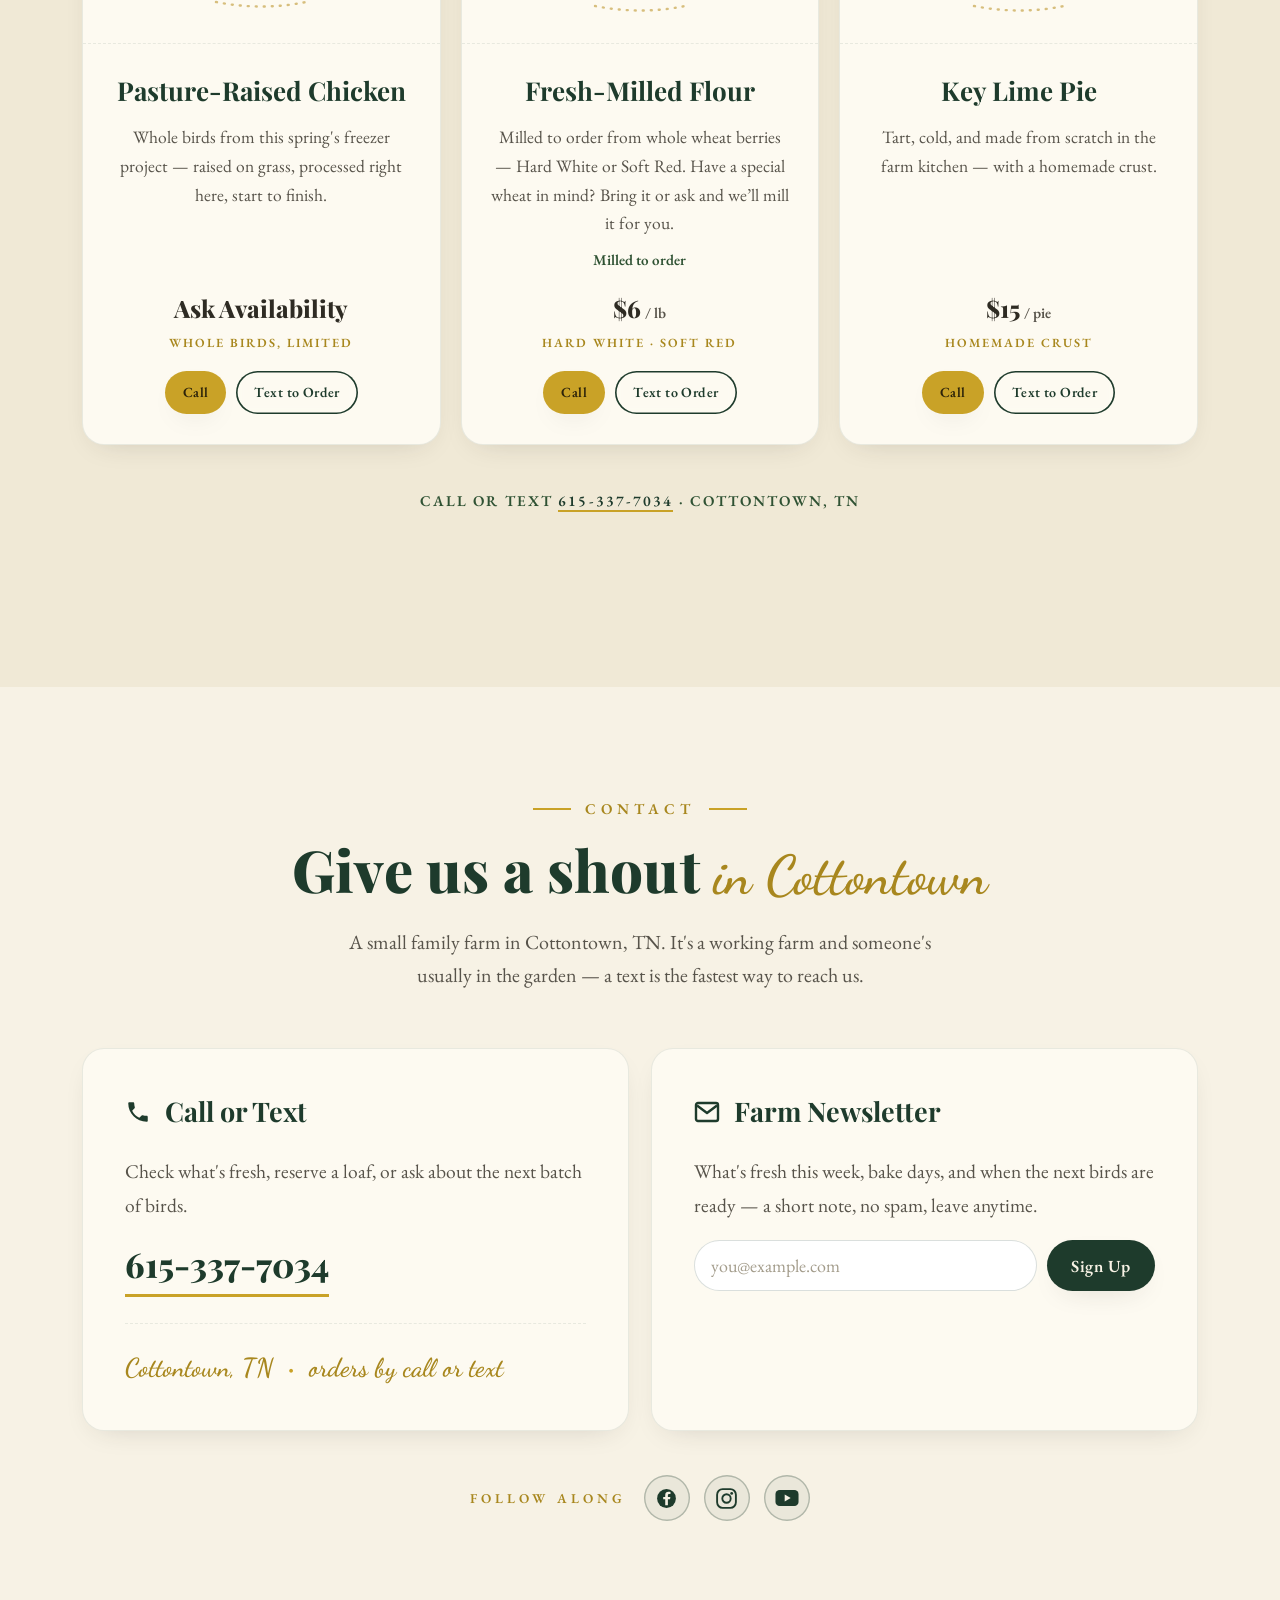
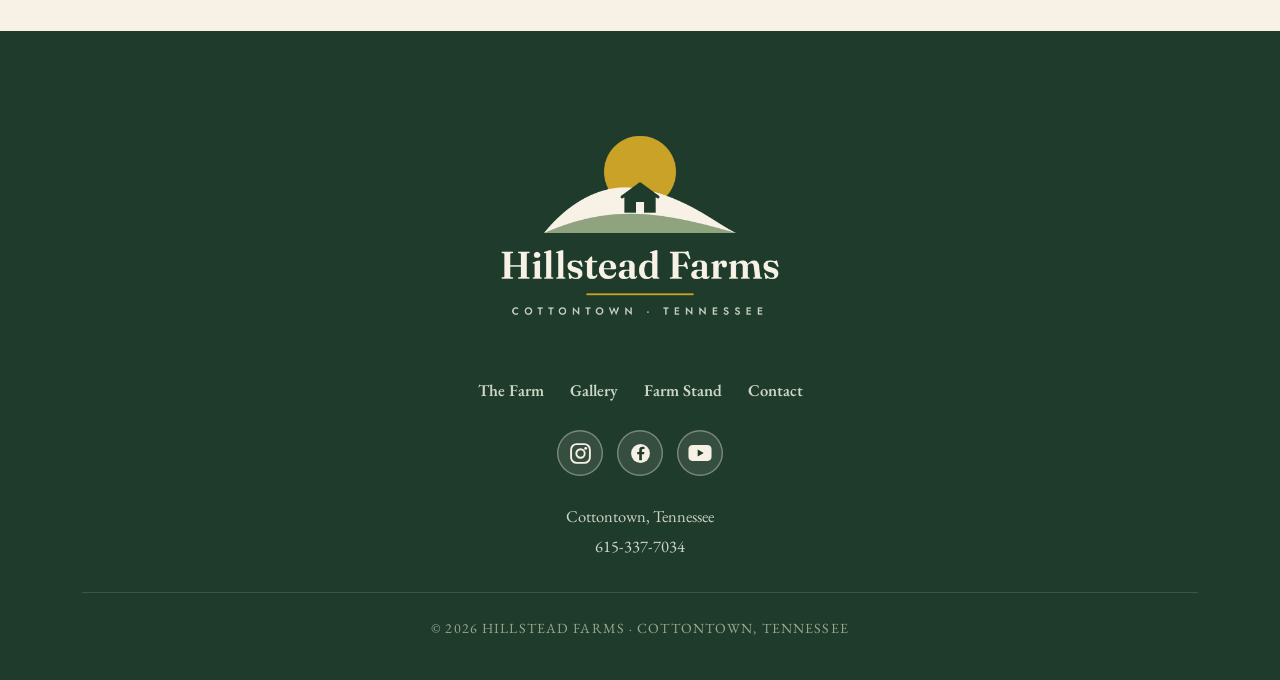
==== commit a57d2199: "feat: sync site prices with the price sheet + add /price-list page - farm stand: eggs $4/dozen, sour" ====
--- a/index.html
+++ b/index.html
@@ -247,7 +247,8 @@
         <p class="kicker">From Our Gate</p>
         <h2>Small-batch, <span class="script">when we have it</span></h2>
         <p class="sec-intro">We're a young farm — what's available changes week to week.
-        Call or text to check what's fresh, and we'll set it aside for you.</p>
+        Call or text to check what's fresh, and we'll set it aside for you.<br>
+        <a class="pricelink" href="price-list.html">See the full price list →</a></p>
         <p class="stand-updated" id="standUpdated" aria-live="polite"></p>
       </div>
 
@@ -265,7 +266,7 @@
             <h3>Farm-Fresh Eggs</h3>
             <p class="desc">Brown eggs from our forty-six hens on pasture — gathered daily and left unwashed, so the natural bloom keeps them fresh longer.</p>
             <p class="inv-note" hidden></p>
-            <div class="price">By the Dozen<small>Ask what's in the basket</small></div>
+            <div class="price">$4<span class="per">/ dozen</span><small>Free range · Non-GMO</small></div>
             <div class="order-row">
               <a class="btn btn-gold" href="tel:+16153377034">Call</a>
               <a class="btn btn-ghost on-cream" href="sms:+16153377034?body=Hi%20Hillstead%20Farms%2C%20I%27d%20like%20to%20order%3A%20a%20dozen%20eggs.">Text to Order</a>
@@ -287,9 +288,9 @@
           </div>
           <div class="body">
             <h3>Sourdough Bread</h3>
-            <p class="desc">Baked in the farm kitchen with simple ingredients. Sandwich loaves: plain or jalapeño cheddar. Artisan loaves: plain, jalapeño cheddar, or blueberry lemon.</p>
-            <p class="inv-note" hidden></p>
-            <div class="price">By the Loaf<small>Sandwich · Artisan</small></div>
+            <p class="desc">Organic flour, organic ingredients, and avocado oil only — never seed oils. Sandwich loaves in plain or jalapeño cheddar; artisan loaves in plain, jalapeño cheddar, or blueberry lemon.</p>
+            <p class="inv-note" hidden></p>
+            <div class="price">$6–$18<small>Half loaf · Whole loaf · Rolls</small></div>
             <div class="order-row">
               <a class="btn btn-gold" href="tel:+16153377034">Call</a>
               <a class="btn btn-ghost on-cream" href="sms:+16153377034?body=Hi%20Hillstead%20Farms%2C%20I%E2%80%99d%20like%20to%20order%3A%20sourdough%20bread%20(which%20kind%3F).">Text to Order</a>
@@ -369,7 +370,7 @@
             <h3>Key Lime Pie</h3>
             <p class="desc">Tart, cold, and made from scratch in the farm kitchen — with a homemade crust.</p>
             <p class="inv-note" hidden></p>
-            <div class="price">Whole Pie<small>Homemade crust</small></div>
+            <div class="price">$15<span class="per">/ pie</span><small>Homemade crust</small></div>
             <div class="order-row">
               <a class="btn btn-gold" href="tel:+16153377034">Call</a>
               <a class="btn btn-ghost on-cream" href="sms:+16153377034?body=Hi%20Hillstead%20Farms%2C%20I%E2%80%99d%20like%20to%20order%3A%20a%20Key%20Lime%20Pie.">Text to Order</a>
--- a/css/hs-style.css
+++ b/css/hs-style.css
@@ -473,6 +473,11 @@
   margin:-8px 0 16px;
 }
 
+.pricelink{
+  display:inline-block;margin-top:10px;font-weight:600;color:var(--green-deep);
+  border-bottom:2px solid var(--gold);transition:color .2s,border-color .2s;
+}
+.pricelink:hover{color:var(--gold-deep);border-color:var(--green)}
 .stand-note{
   margin-top:44px;text-align:center;
   font-weight:600;font-size:15px;letter-spacing:.14em;color:var(--green);text-transform:uppercase;
@@ -574,3 +579,17 @@
 .follow-label{font-weight:600;font-size:13.5px;letter-spacing:.3em;color:var(--gold-deep);text-transform:uppercase}
 .soc-dark a{background:rgba(30,59,44,.06);box-shadow:inset 0 0 0 1.4px rgba(30,59,44,.28)}
 .soc-dark a:hover{background:rgba(201,162,39,.22)}
+
+/* ============ STATIC NAV (interior pages with no dark hero) ============ */
+.nav.nav-static{
+  background:rgba(247,242,229,.92);
+  backdrop-filter:blur(14px);-webkit-backdrop-filter:blur(14px);
+  border-color:var(--hairline-soft);
+  box-shadow:0 10px 30px -20px rgba(46,43,35,.35);
+}
+.nav.nav-static .brand .mark-light{display:block}
+.nav.nav-static .brand .mark-dark{display:none}
+.nav.nav-static:not(.scrolled):not(.open) .brand .word{color:var(--green-deep)}
+.nav.nav-static:not(.scrolled):not(.open) .brand .word em{color:var(--gold-deep)}
+.nav.nav-static .nav-links{color:var(--ink-soft)}
+.nav.nav-static .menu-btn span{background:var(--green-deep)}
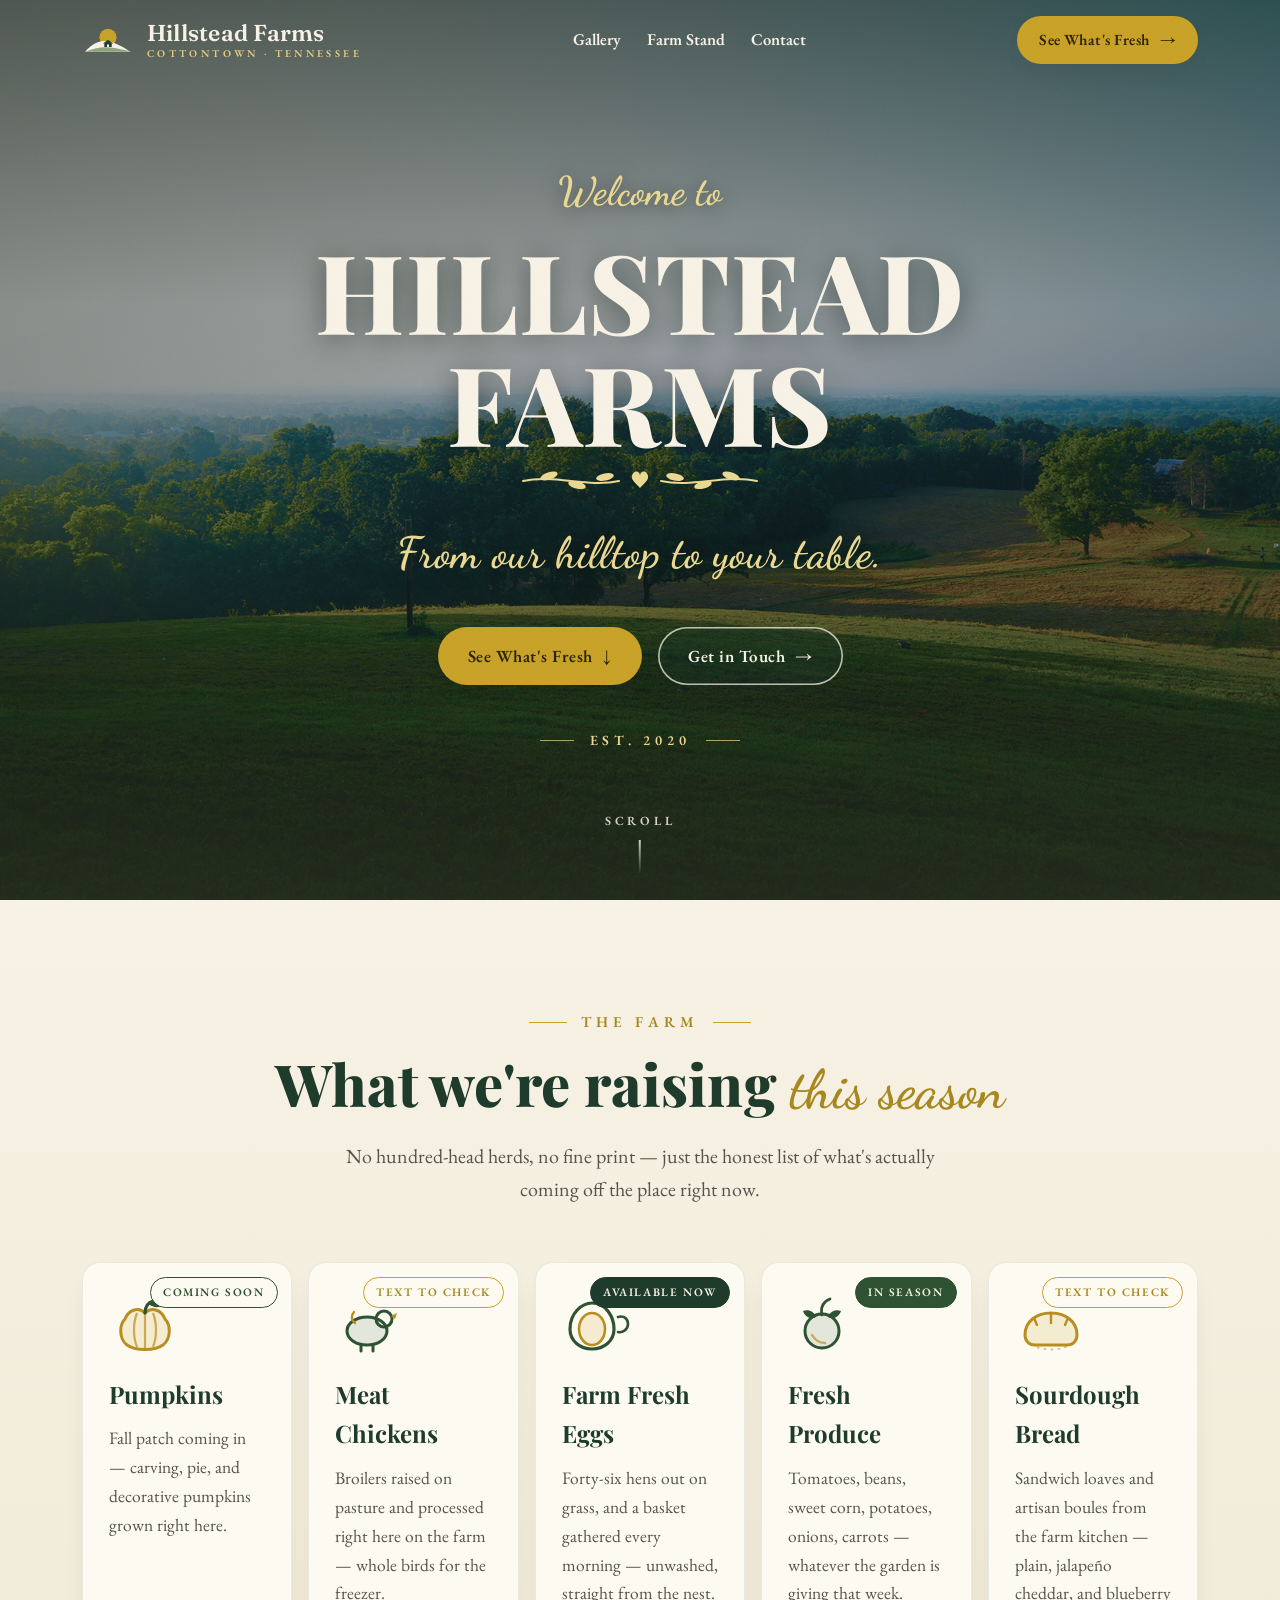
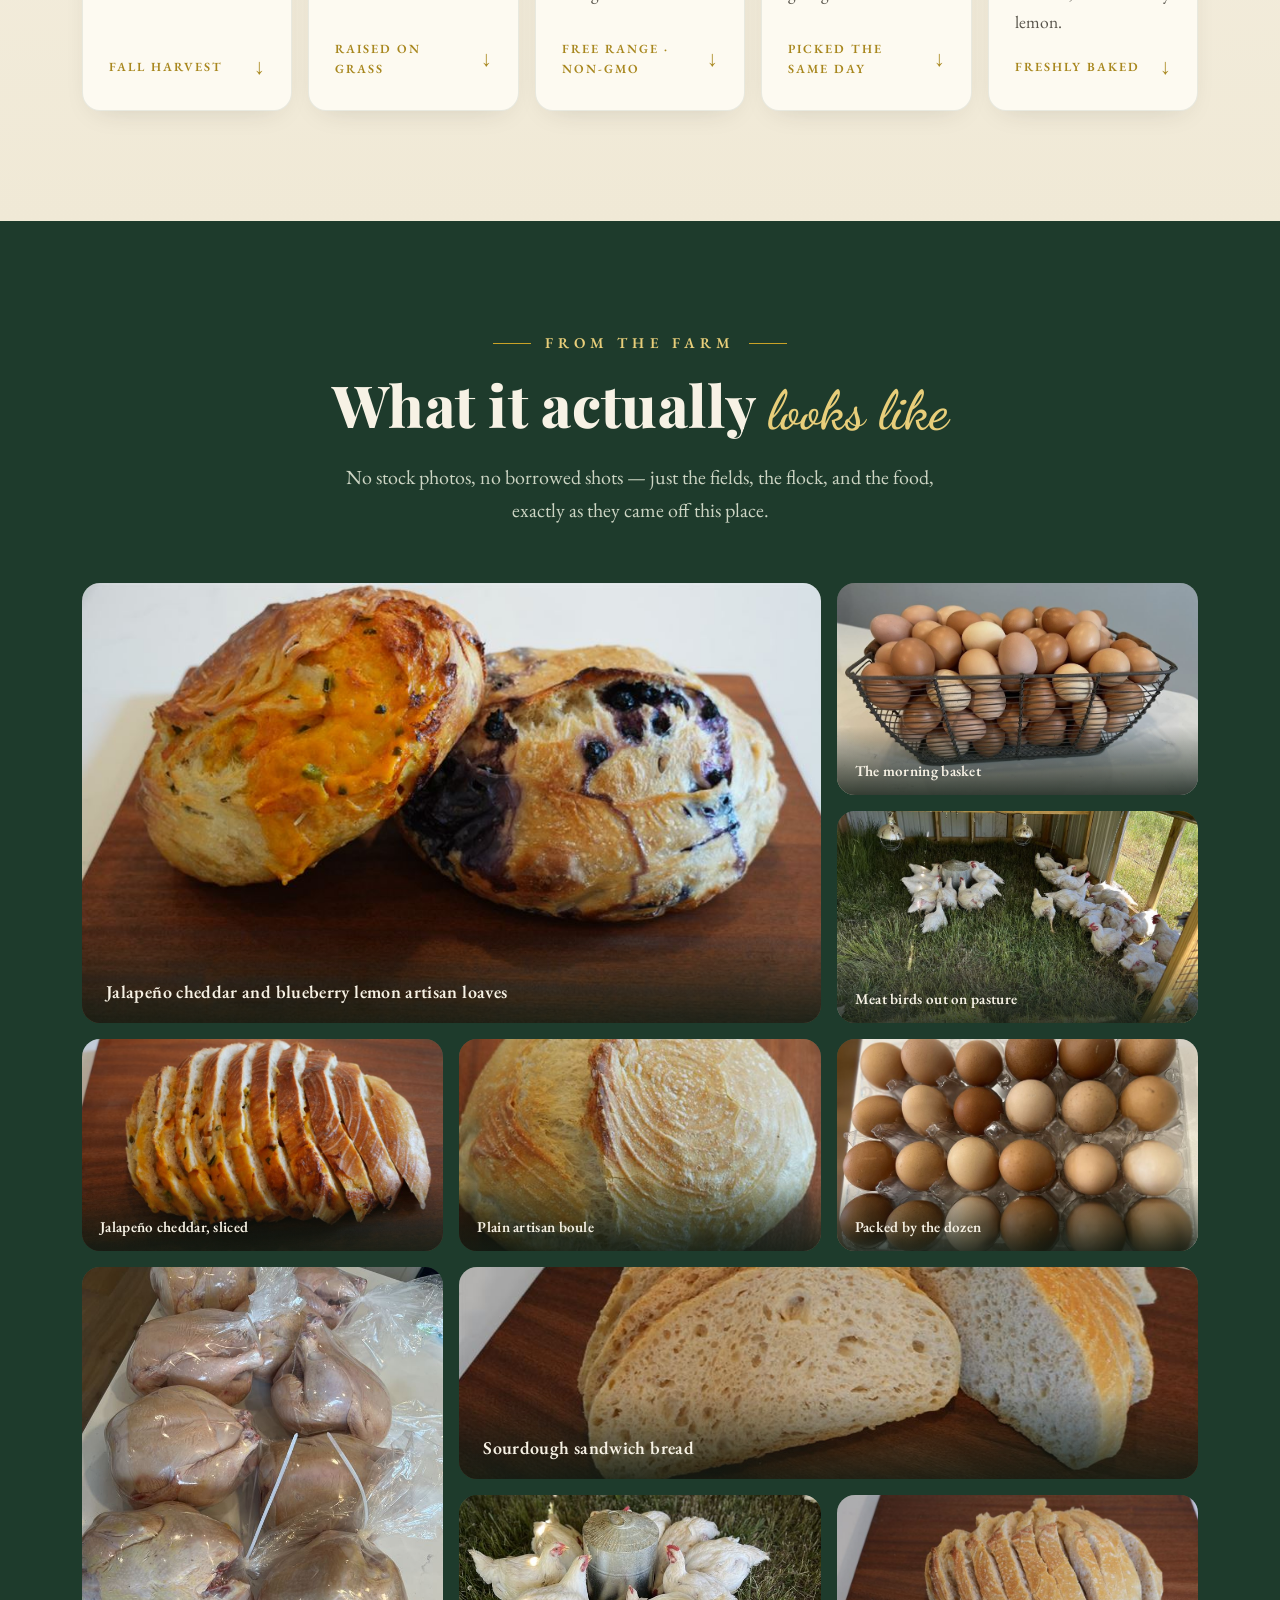
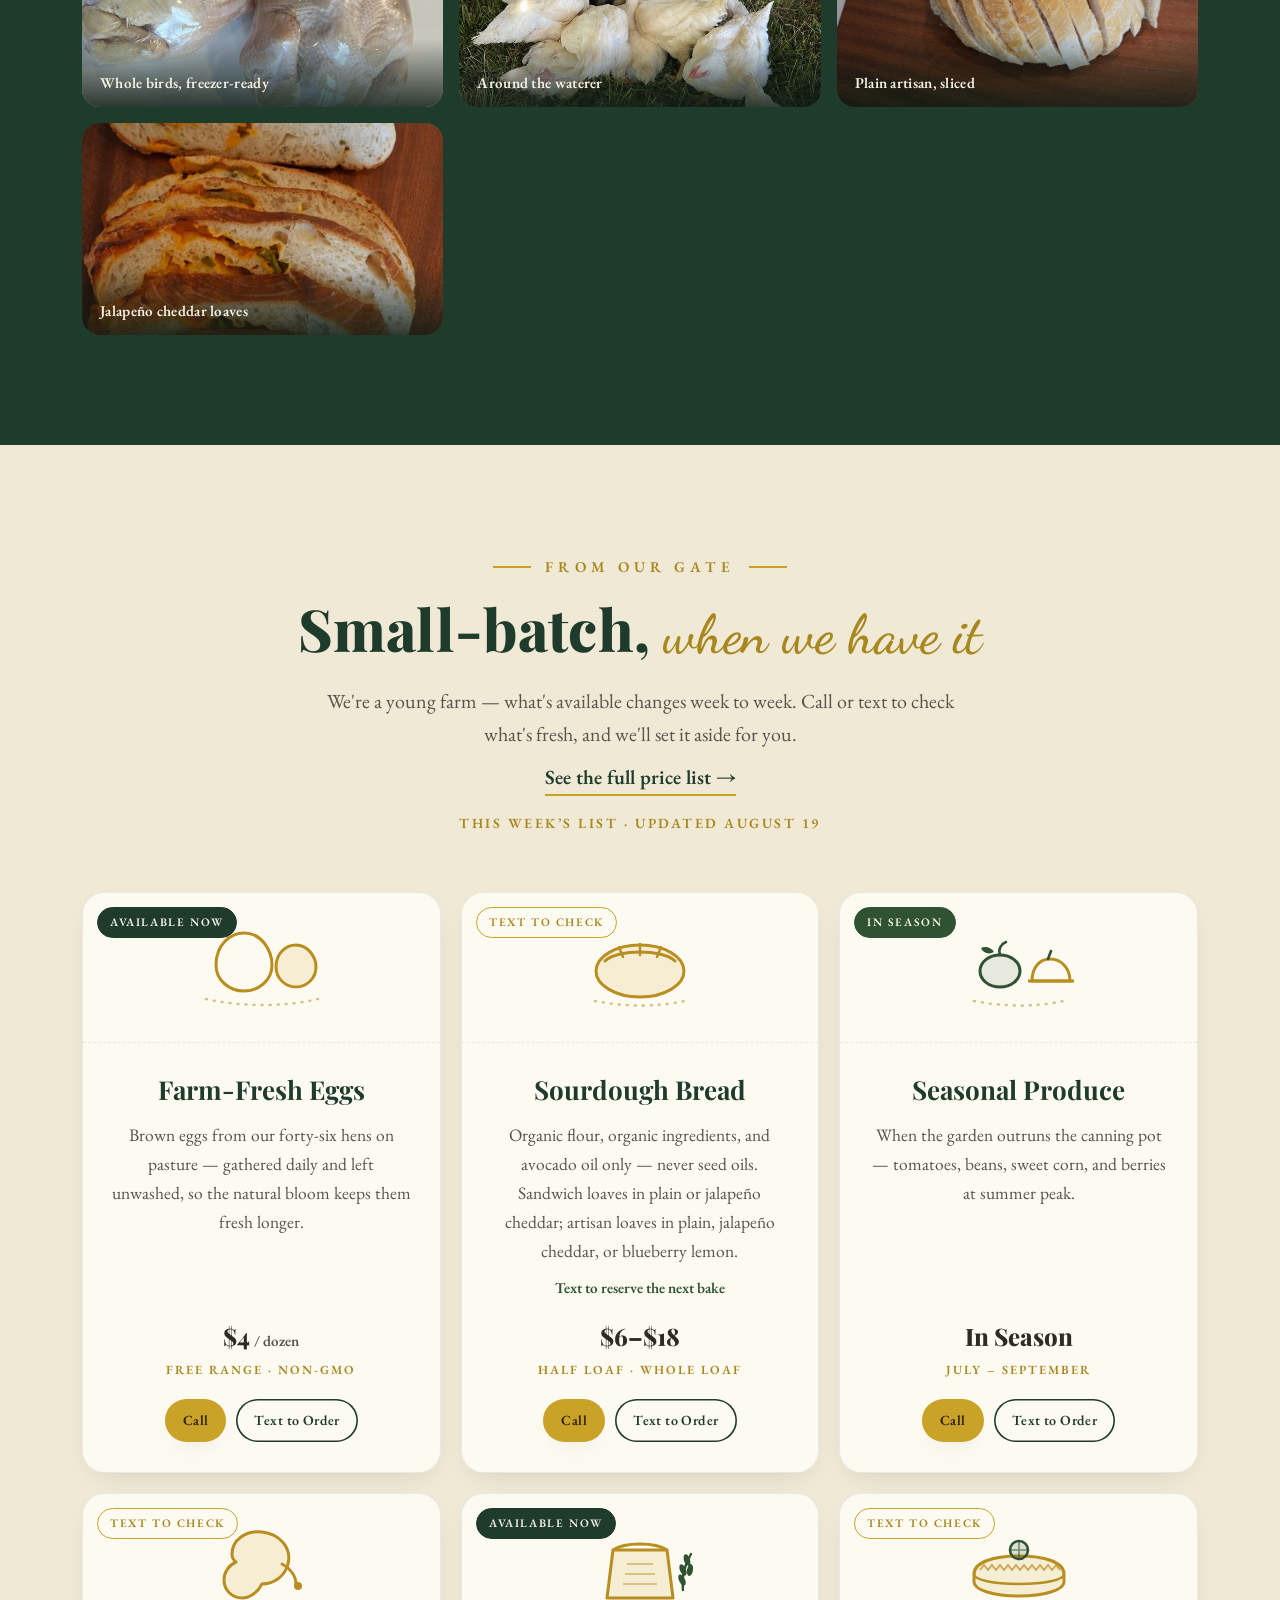
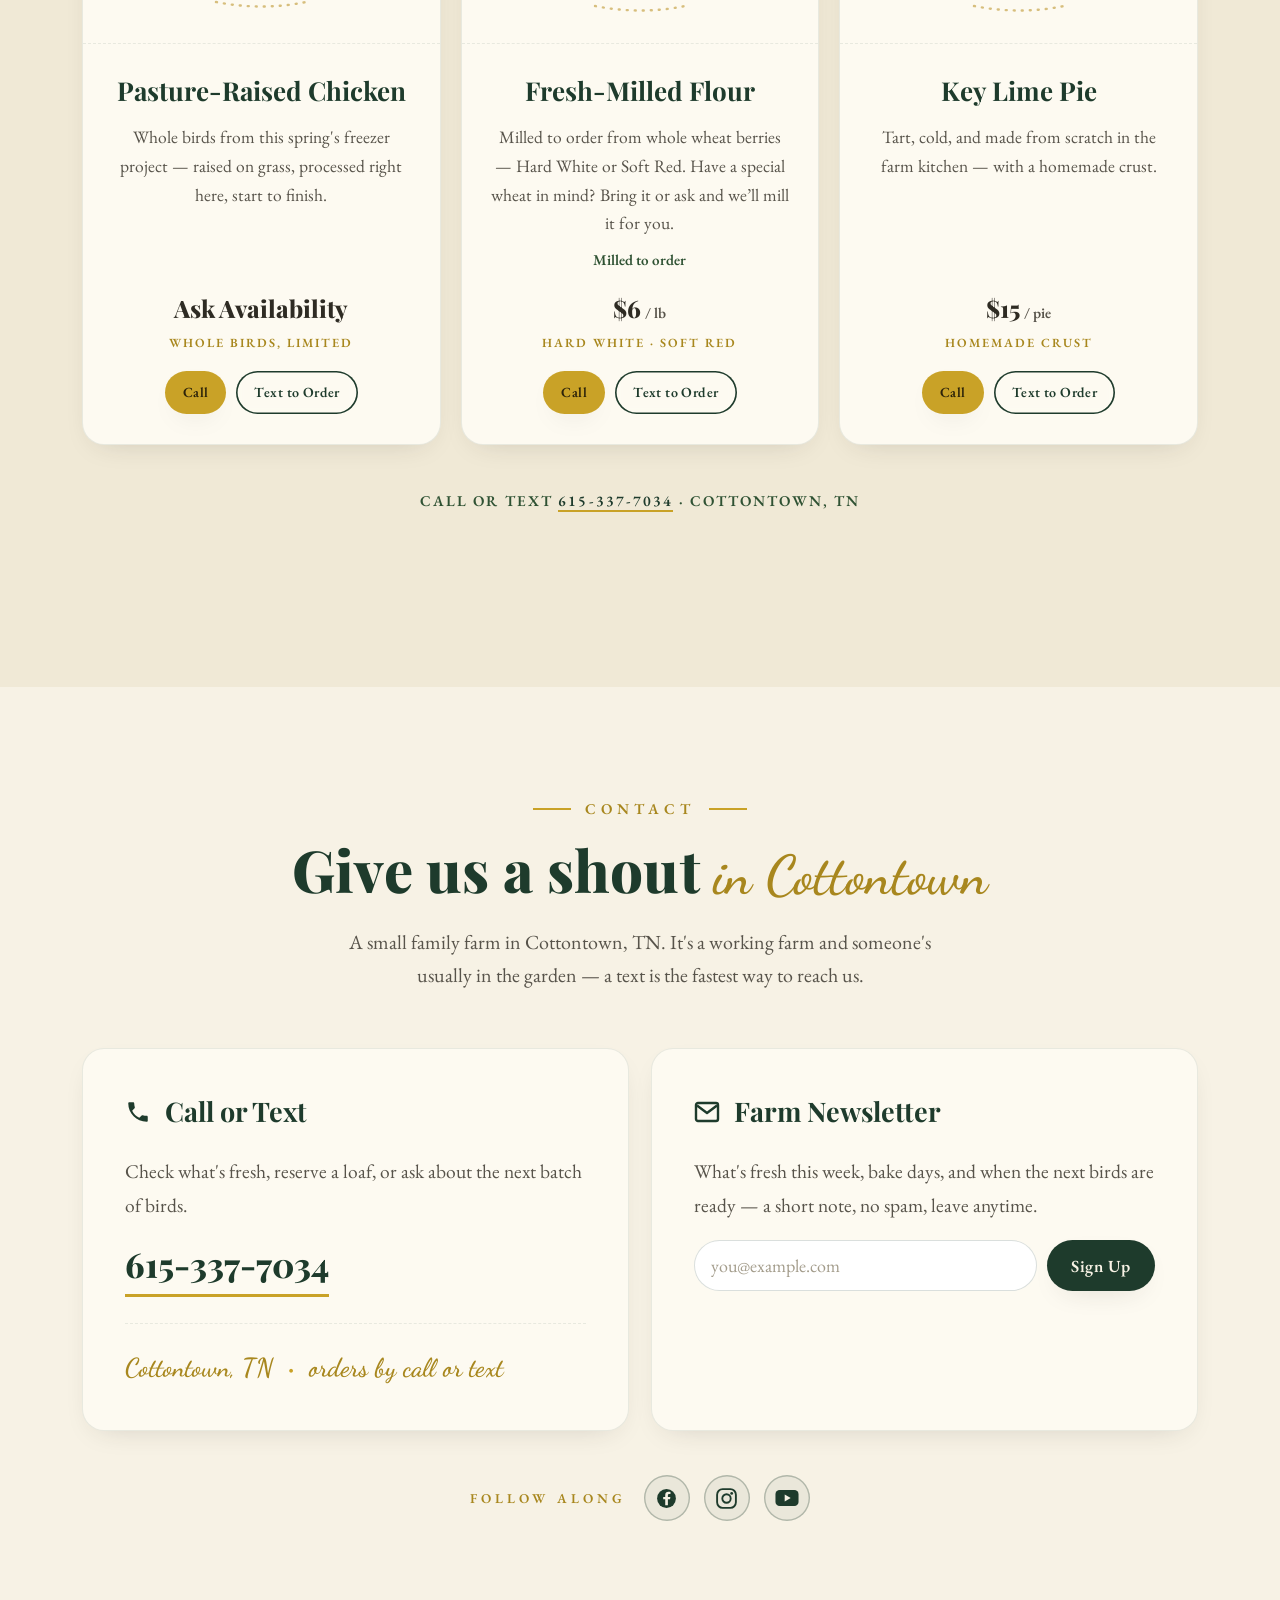
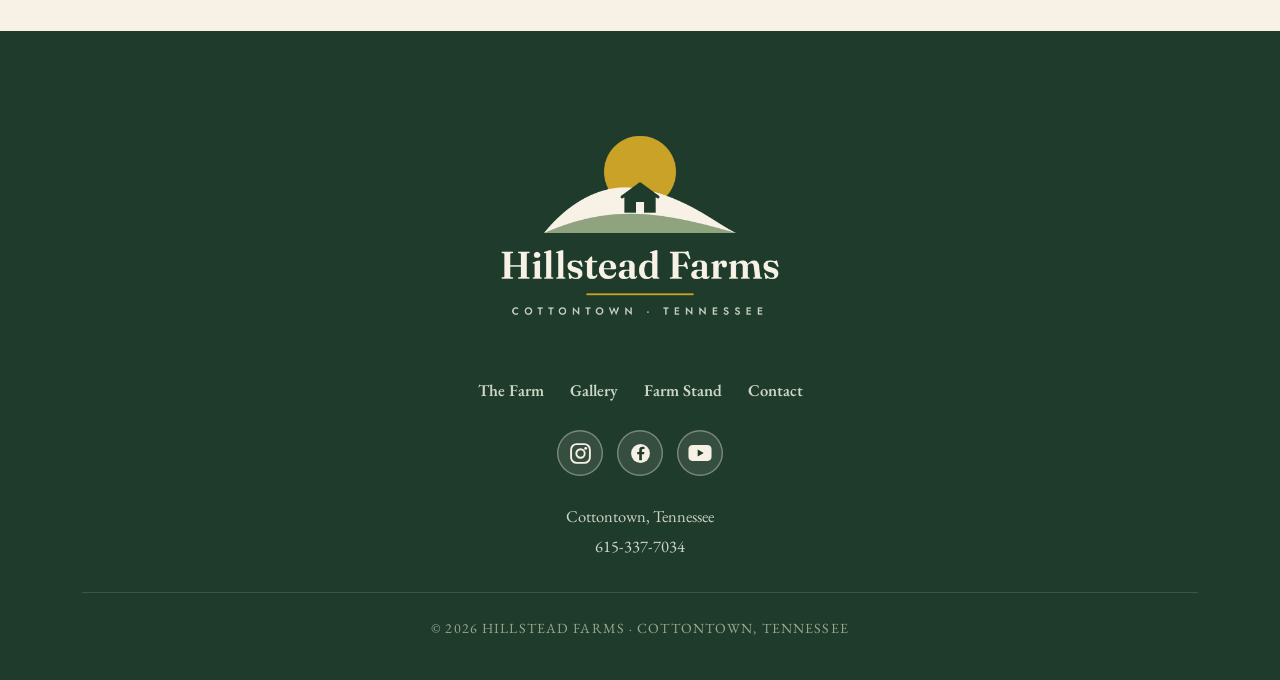
==== commit a5c2ffb2: "copy: remove sourdough rolls (price list page + stand card label)" ====
--- a/index.html
+++ b/index.html
@@ -290,7 +290,7 @@
             <h3>Sourdough Bread</h3>
             <p class="desc">Organic flour, organic ingredients, and avocado oil only — never seed oils. Sandwich loaves in plain or jalapeño cheddar; artisan loaves in plain, jalapeño cheddar, or blueberry lemon.</p>
             <p class="inv-note" hidden></p>
-            <div class="price">$6–$18<small>Half loaf · Whole loaf · Rolls</small></div>
+            <div class="price">$6–$18<small>Half loaf · Whole loaf</small></div>
             <div class="order-row">
               <a class="btn btn-gold" href="tel:+16153377034">Call</a>
               <a class="btn btn-ghost on-cream" href="sms:+16153377034?body=Hi%20Hillstead%20Farms%2C%20I%E2%80%99d%20like%20to%20order%3A%20sourdough%20bread%20(which%20kind%3F).">Text to Order</a>
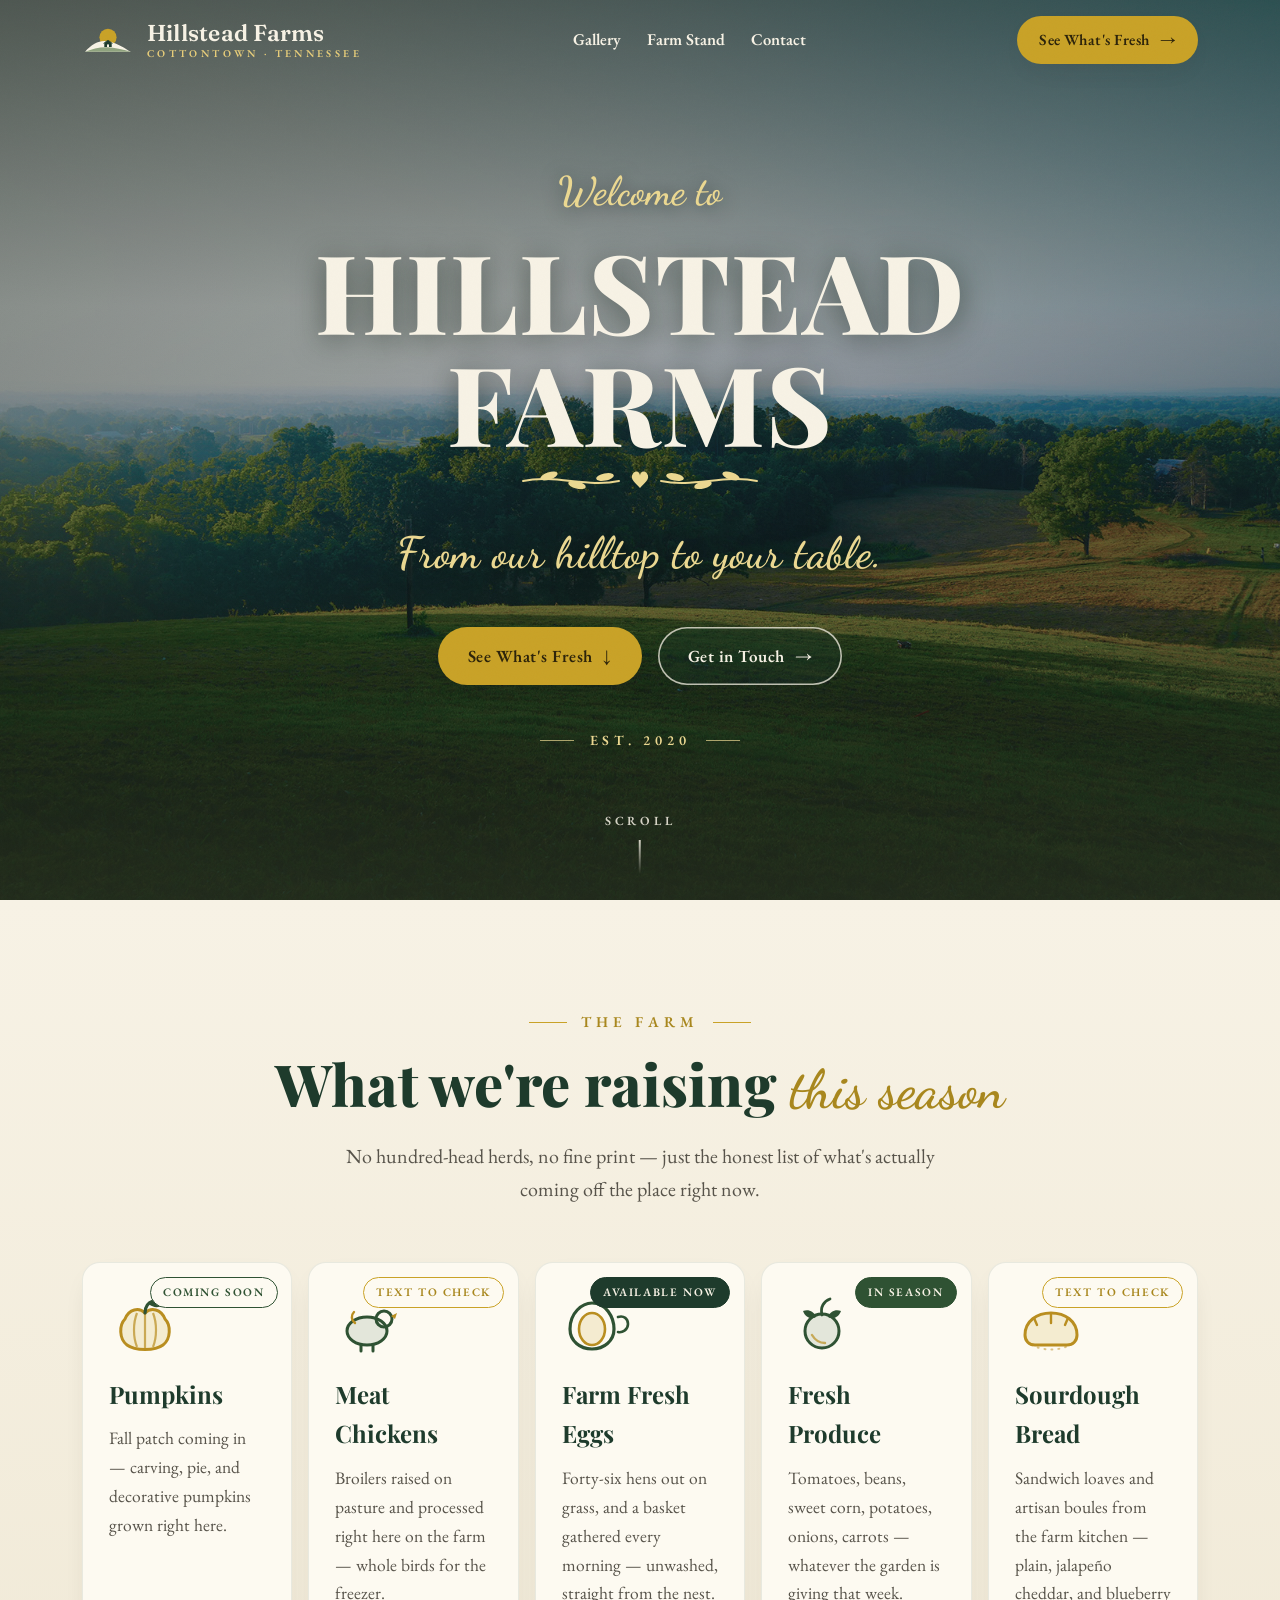
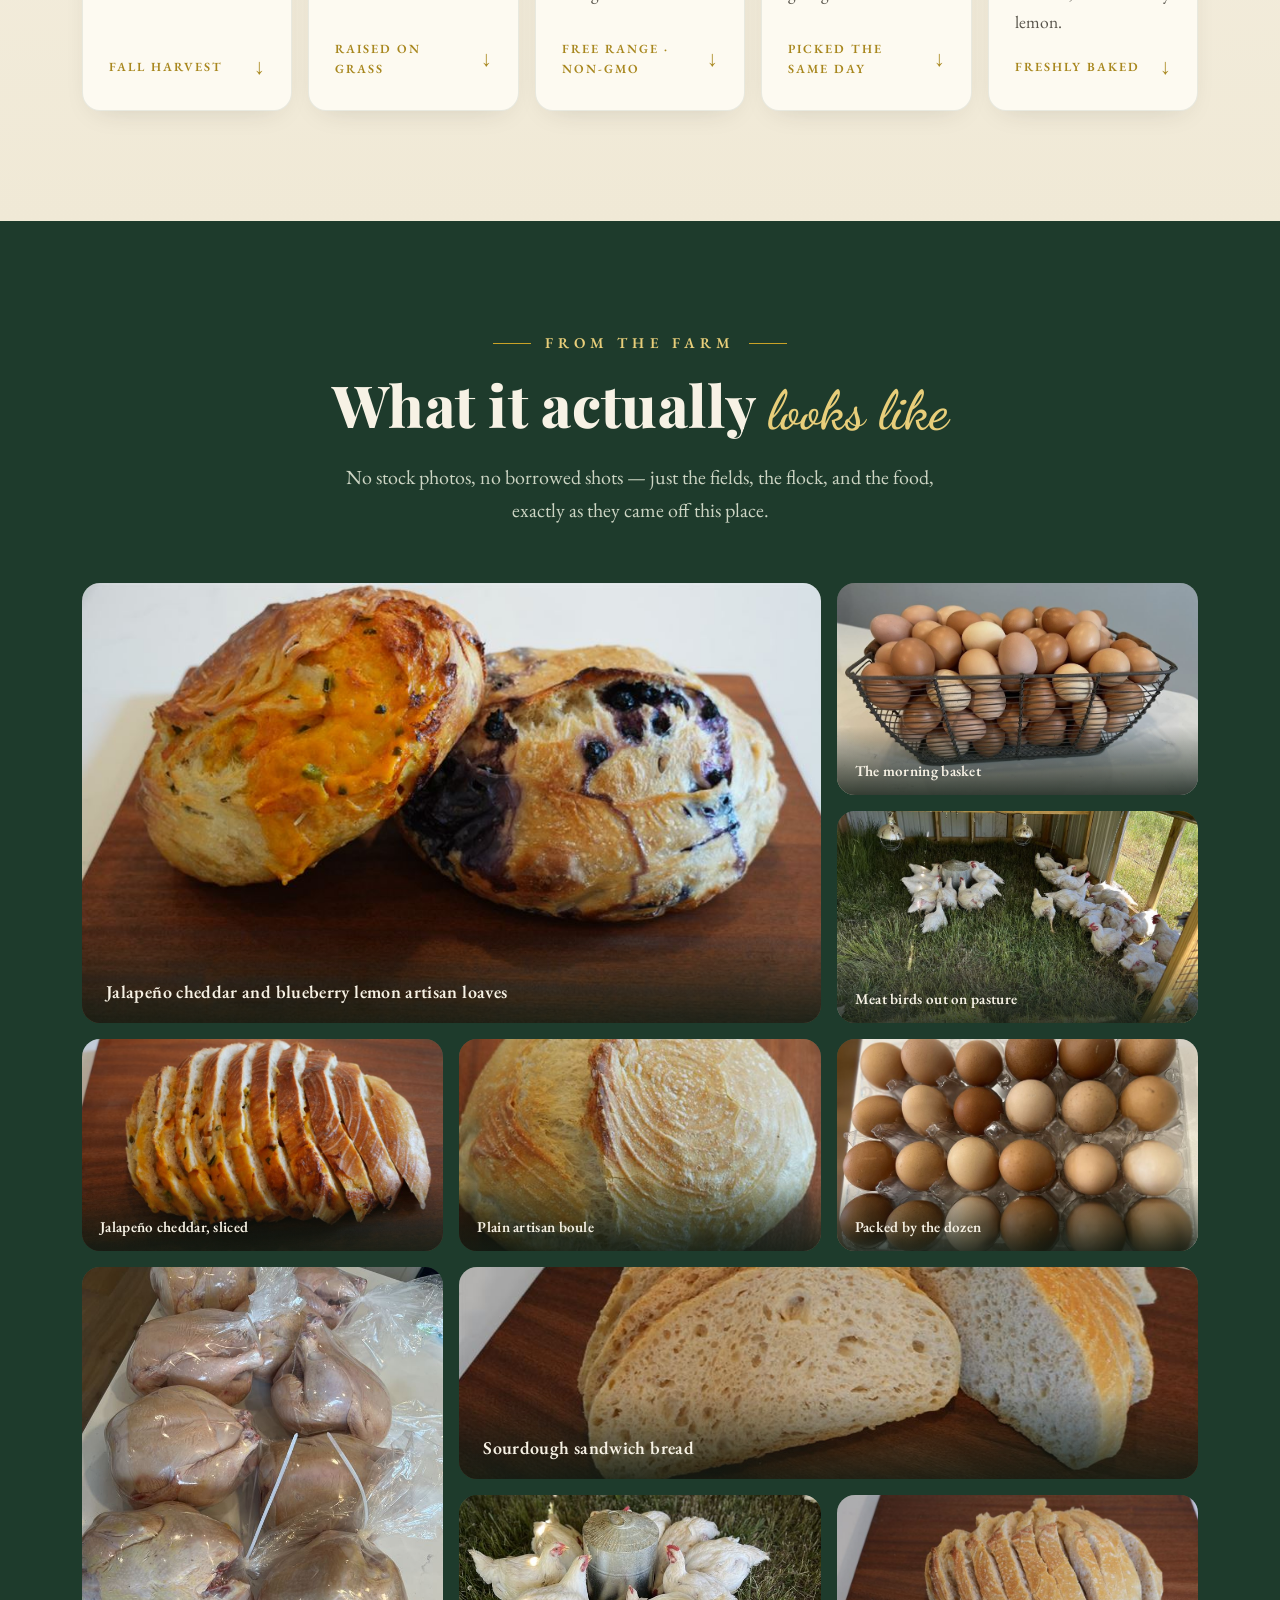
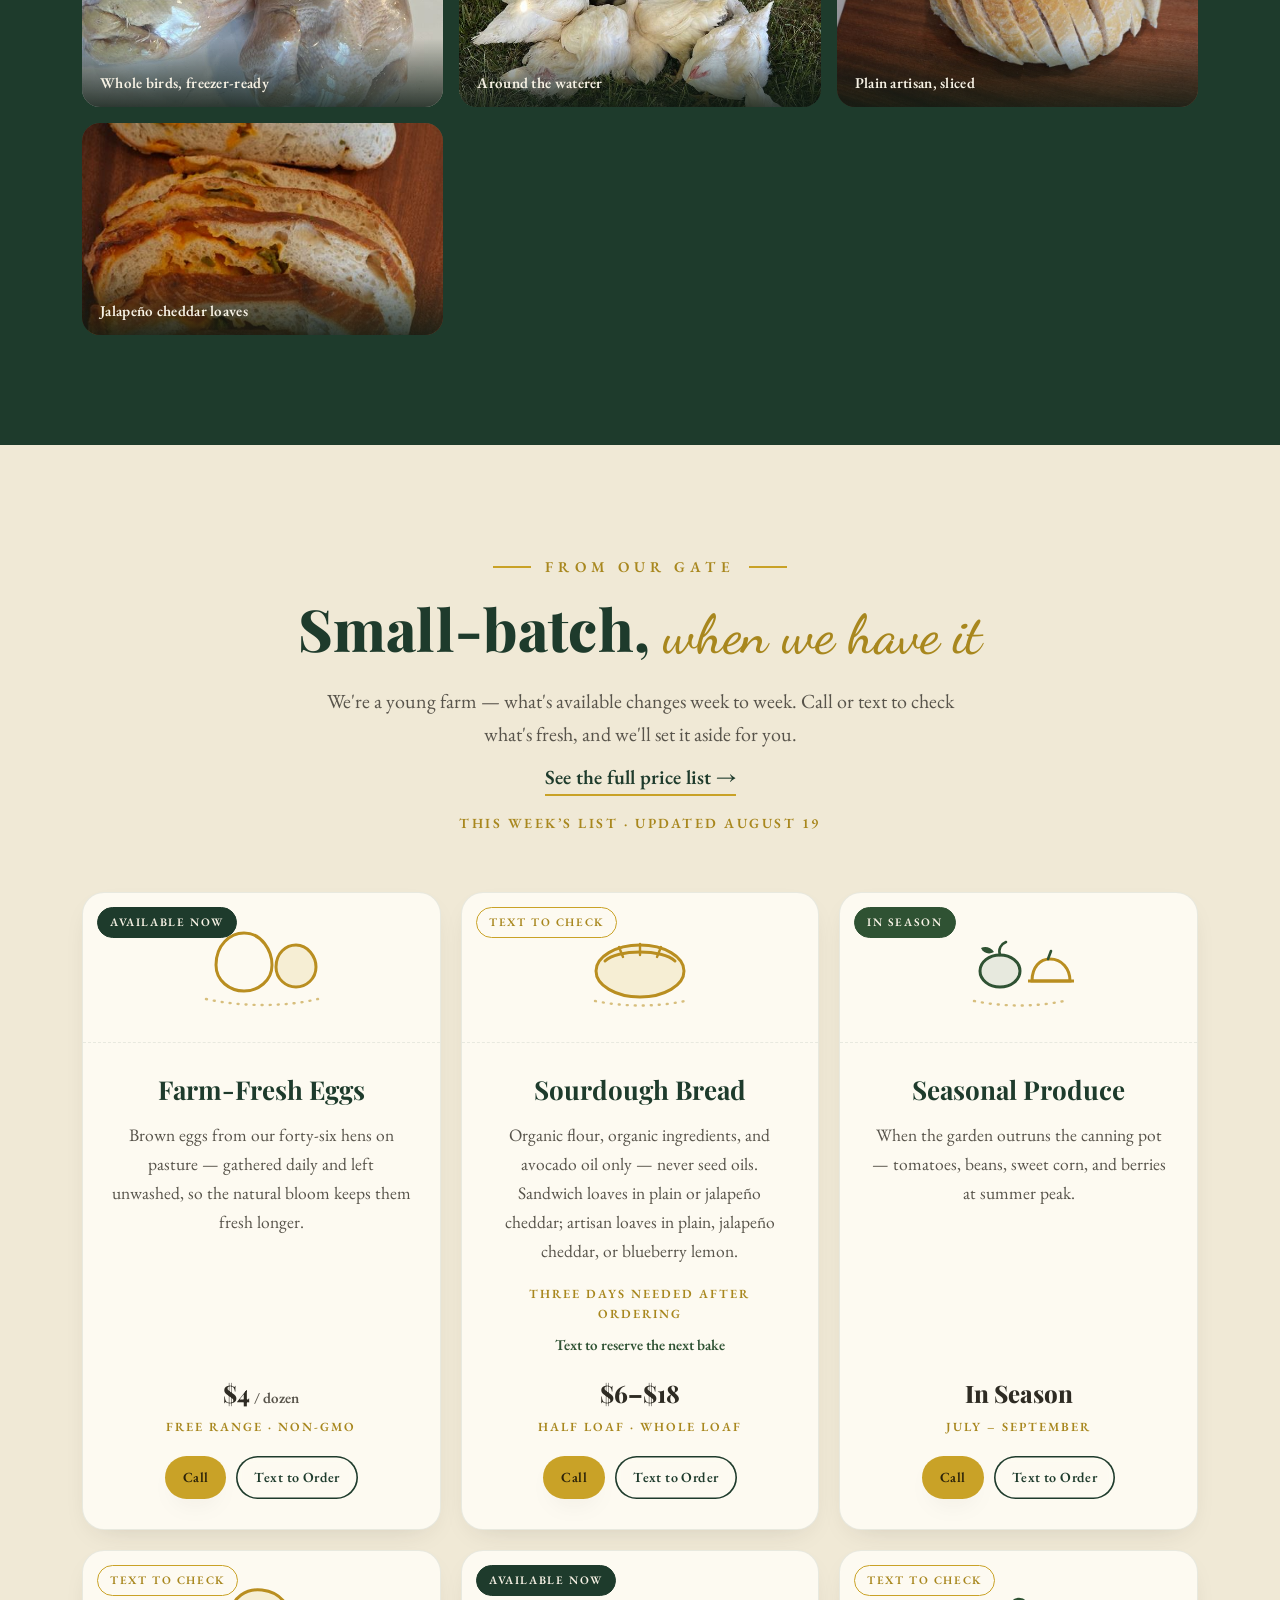
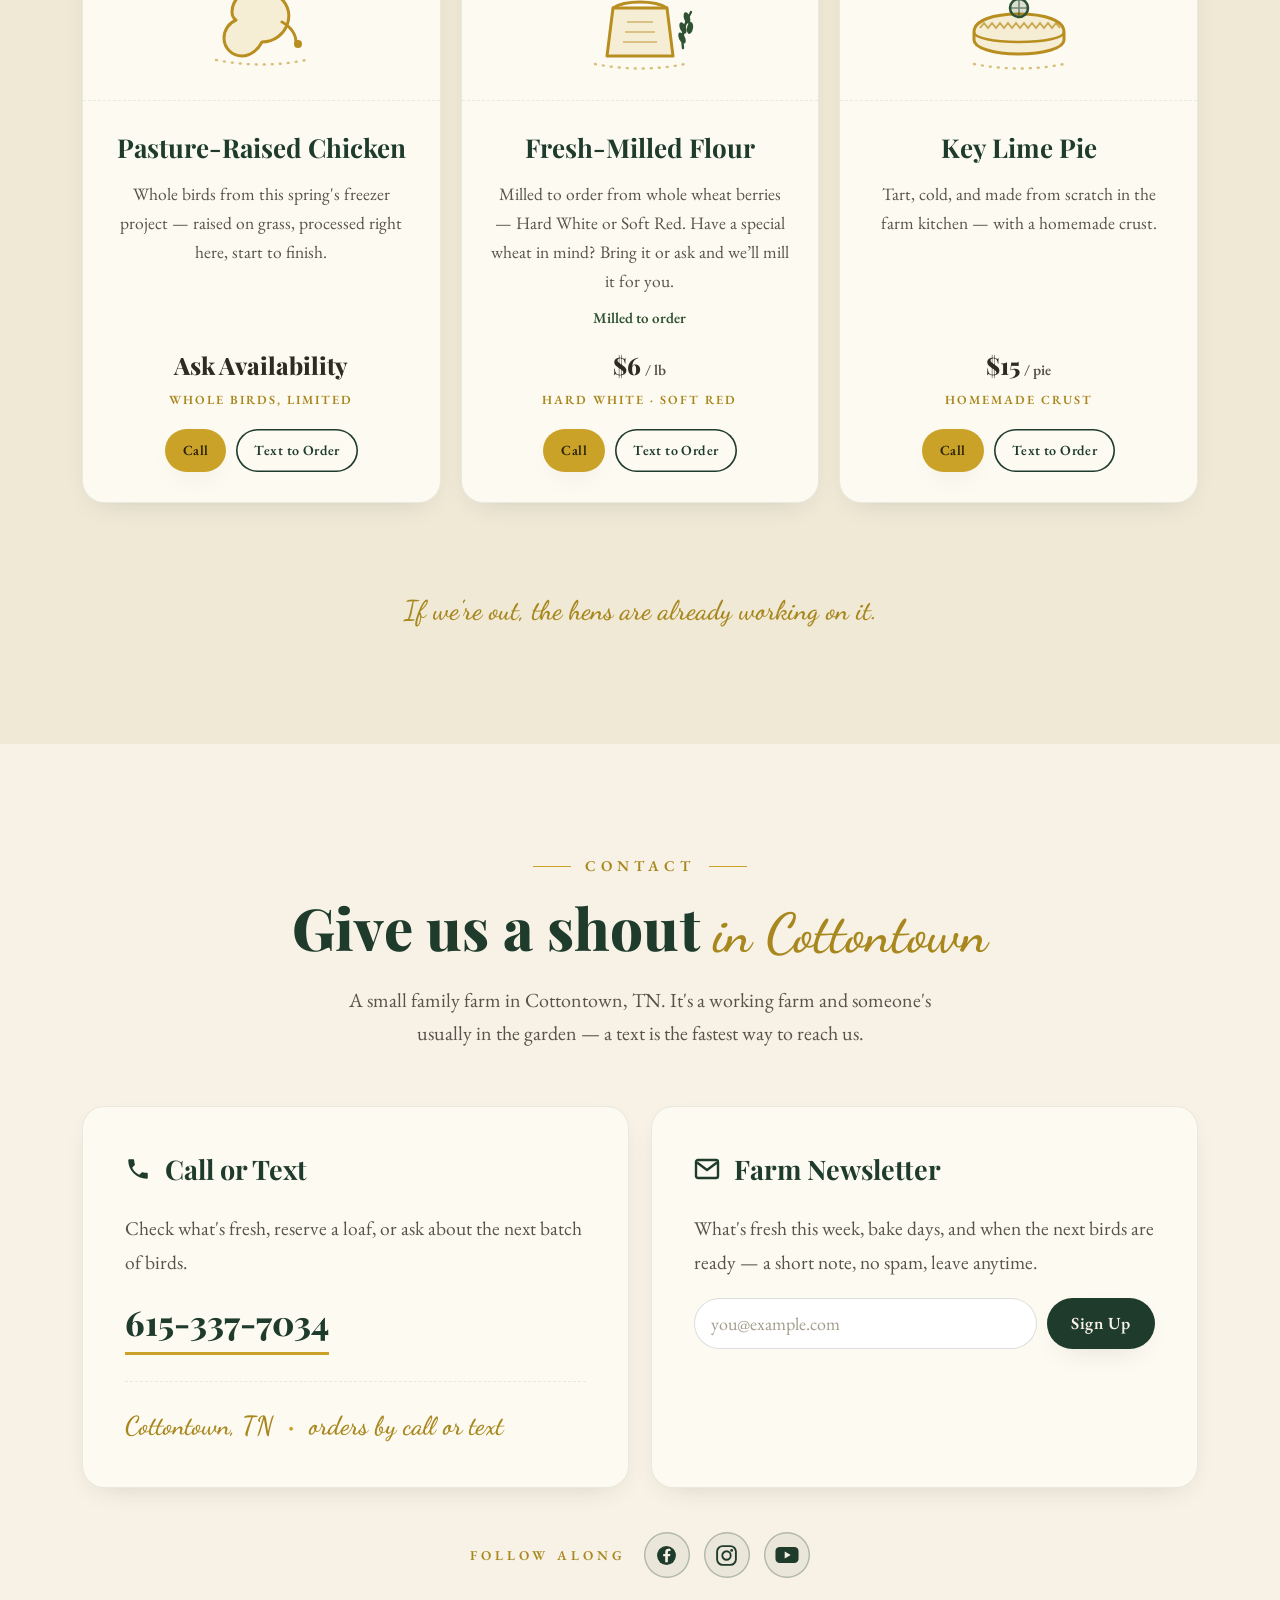
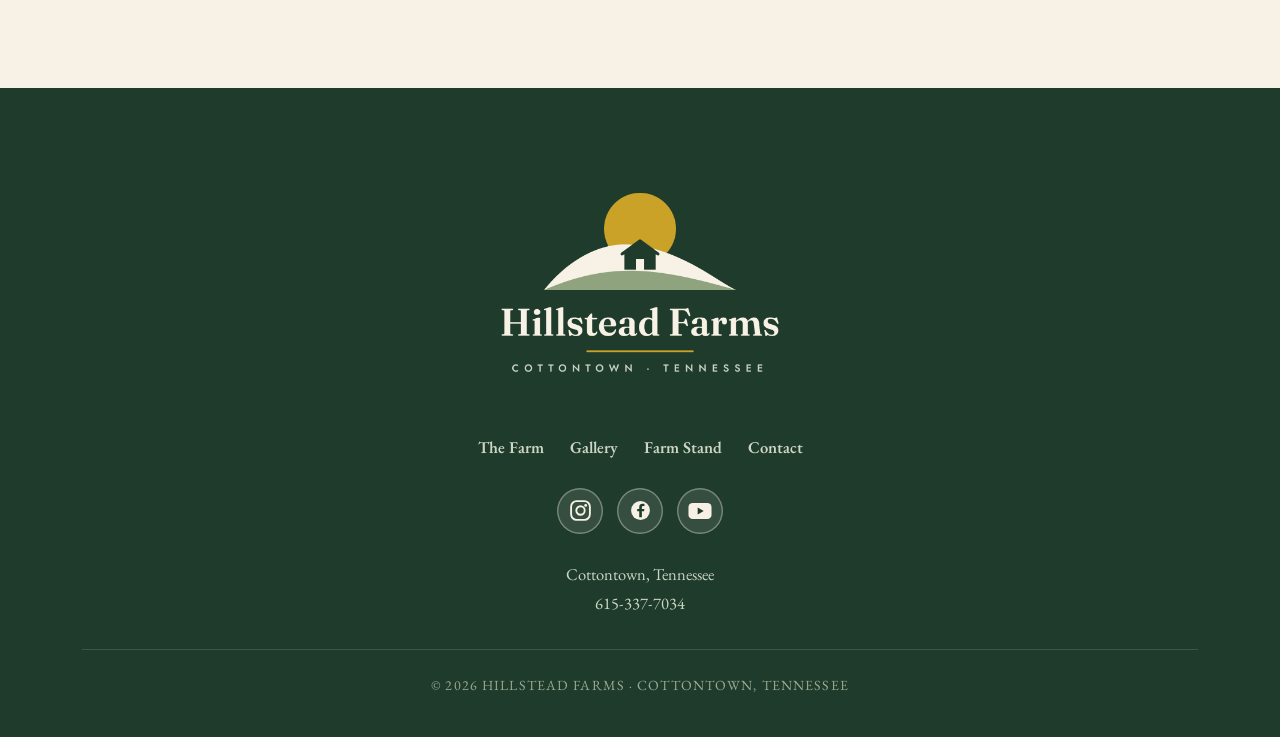
==== commit 4d5ec547: "copy: three days needed after ordering (sourdough lead time) - price list page: policy stamp under t" ====
--- a/index.html
+++ b/index.html
@@ -289,6 +289,7 @@
           <div class="body">
             <h3>Sourdough Bread</h3>
             <p class="desc">Organic flour, organic ingredients, and avocado oil only — never seed oils. Sandwich loaves in plain or jalapeño cheddar; artisan loaves in plain, jalapeño cheddar, or blueberry lemon.</p>
+            <p class="lead-time">Three days needed after ordering</p>
             <p class="inv-note" hidden></p>
             <div class="price">$6–$18<small>Half loaf · Whole loaf</small></div>
             <div class="order-row">
--- a/css/hs-style.css
+++ b/css/hs-style.css
@@ -468,6 +468,10 @@
 .inv-out{background:var(--cream-deep);border-color:var(--hairline-soft);color:var(--ink-soft)}
 .inv-ask{background:var(--card);border-color:var(--gold);color:var(--gold-deep)}
 .inv-soon{background:var(--card);border-color:var(--green);color:var(--green)}
+.s-card .lead-time{
+  font-weight:600;font-size:12.5px;letter-spacing:.16em;text-transform:uppercase;
+  color:var(--gold-deep);margin:0 0 16px;
+}
 .inv-note{
   font-weight:600;font-size:15px;color:var(--green);
   margin:-8px 0 16px;
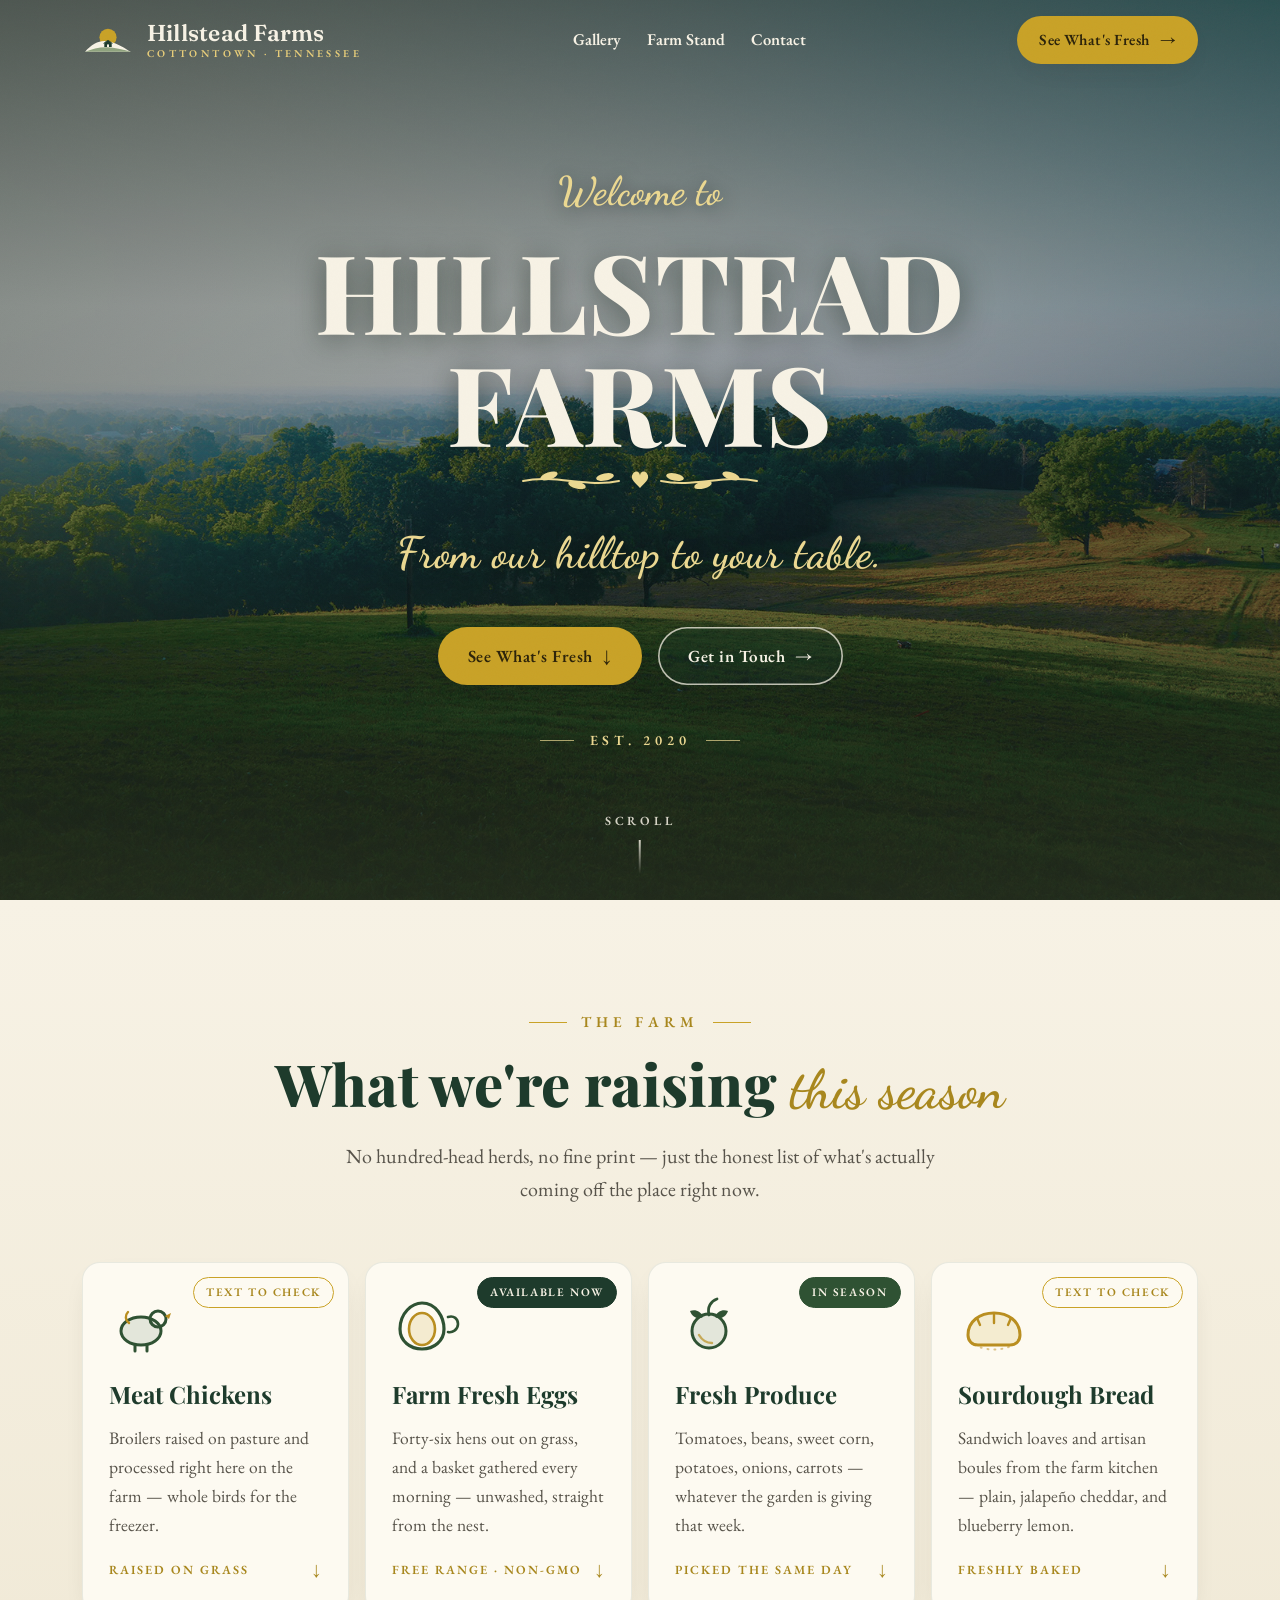
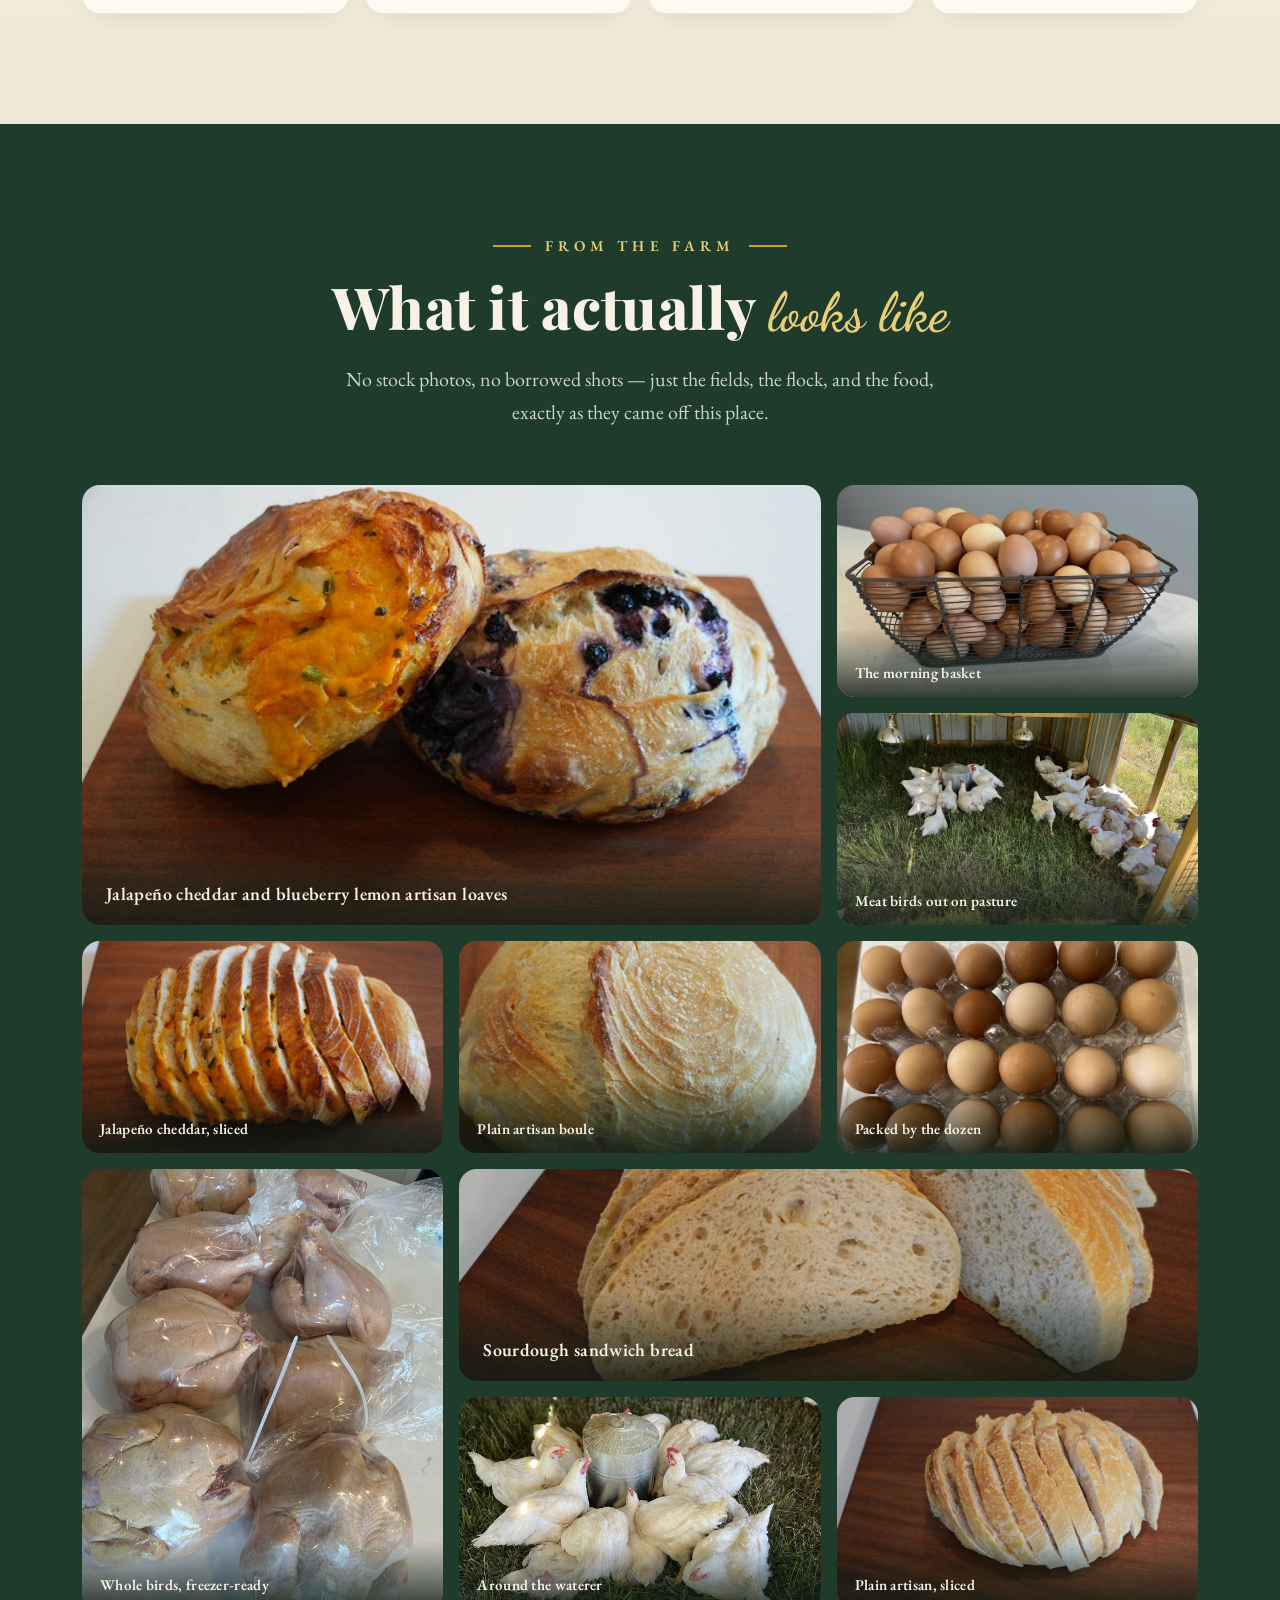
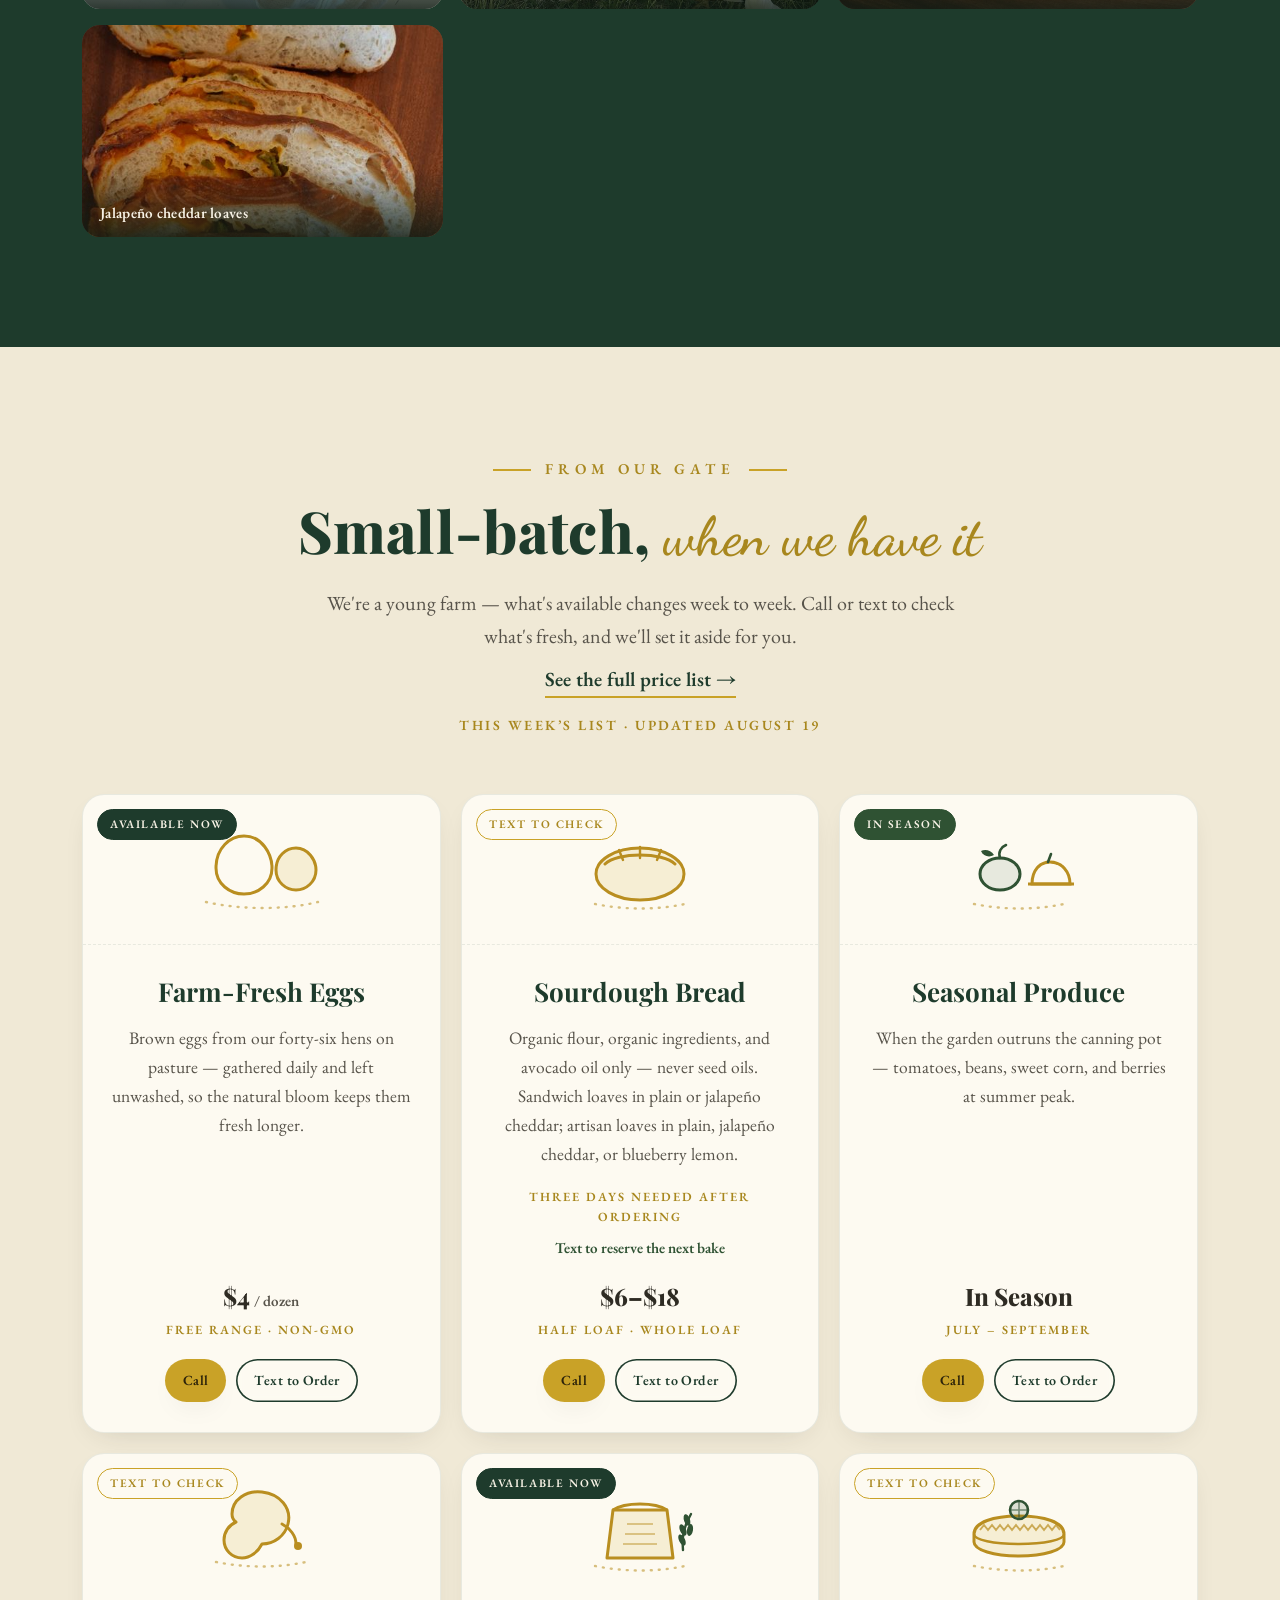
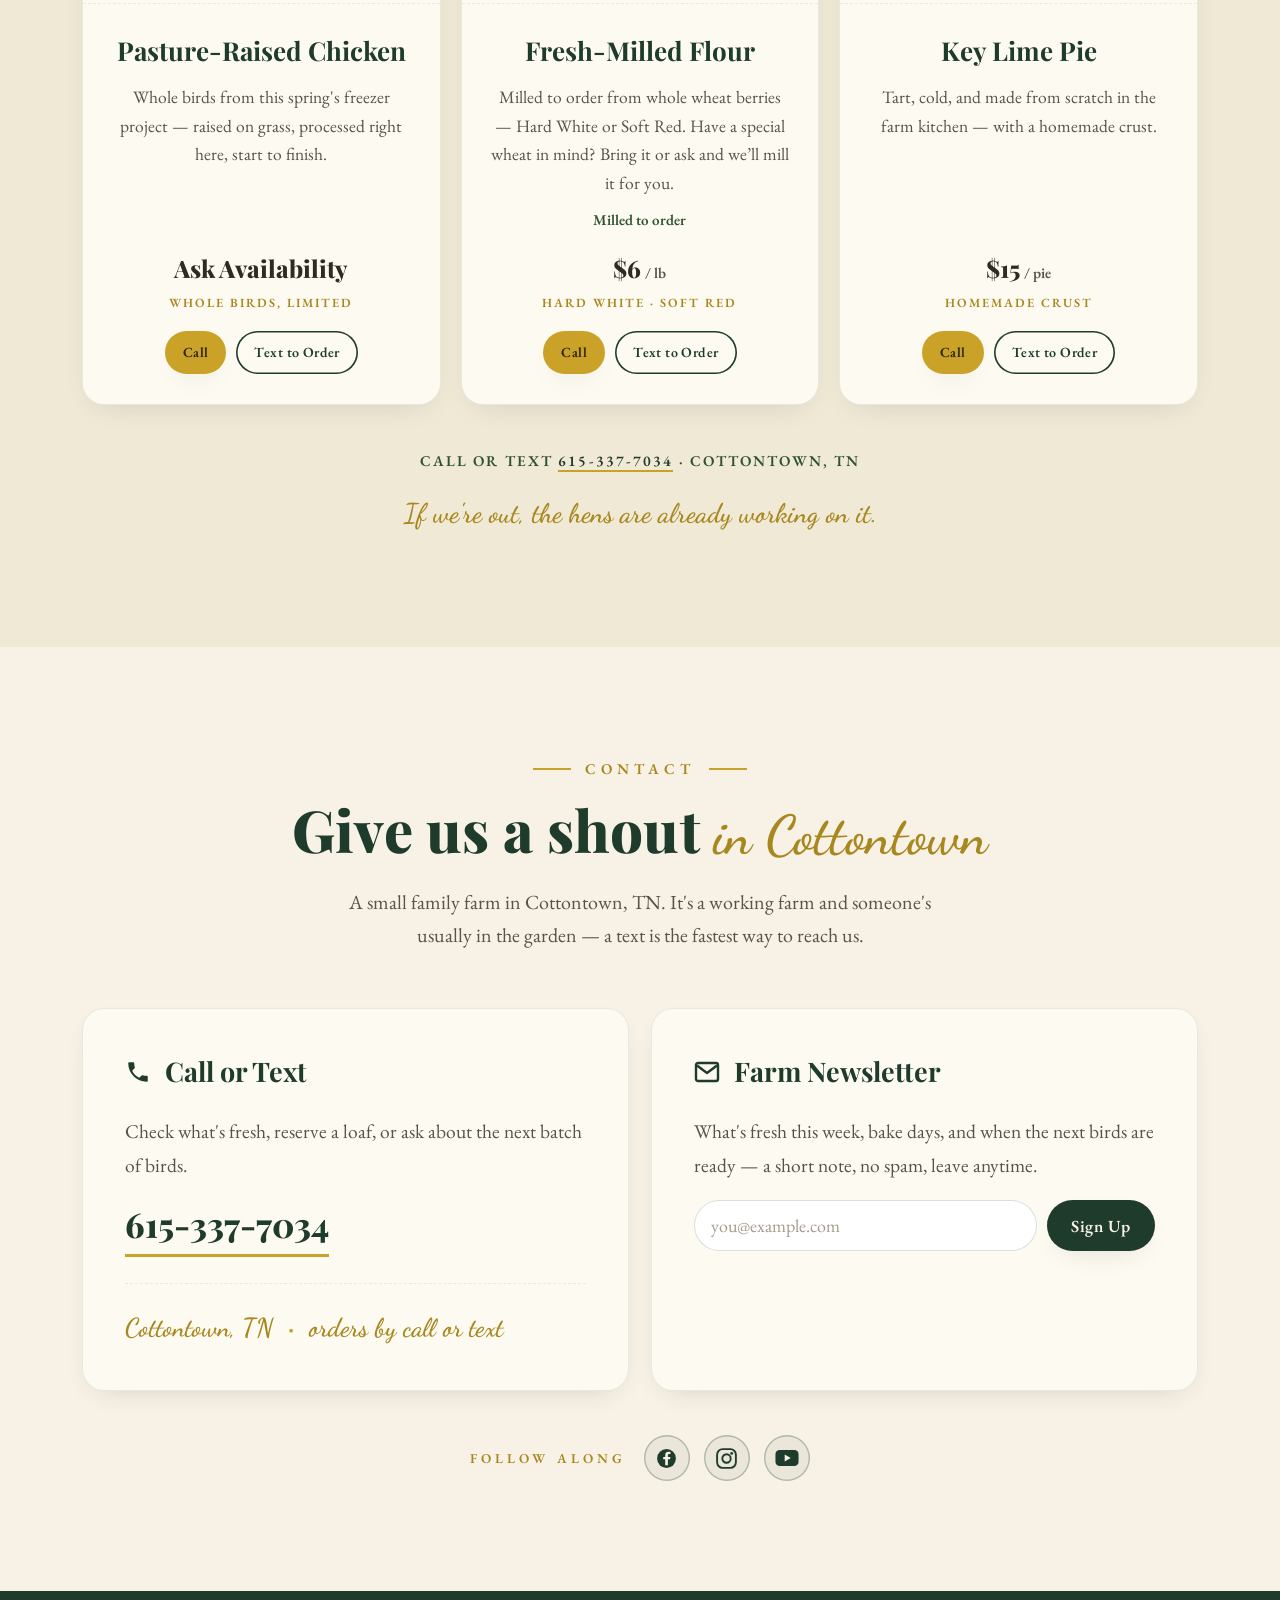
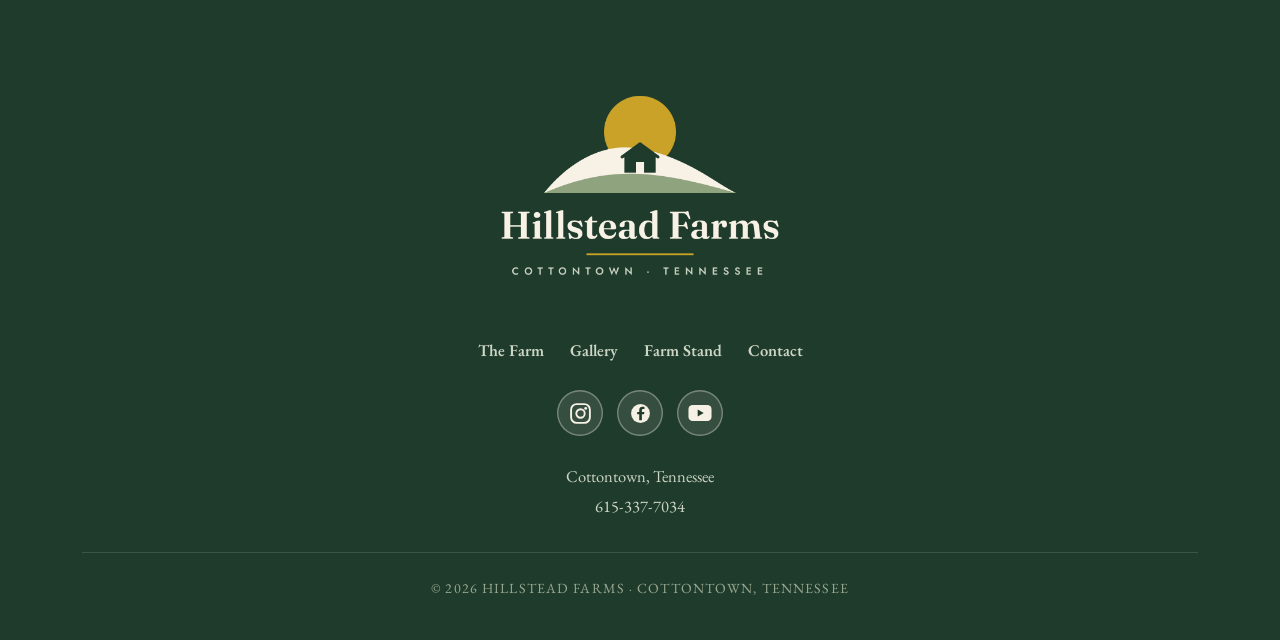
==== commit a3c0c30e: "feat: remove pumpkins from the farm cards and inventory Drops the Pumpkins card from "What we're rai" ====
--- a/index.html
+++ b/index.html
@@ -97,15 +97,7 @@
       </div>
 
       <div class="farm-grid">
-        <a href="#contact" class="f-card reveal" style="--i:0" data-inv="pumpkins">
-          <span class="inv-badge" hidden></span>
-          <div class="icon" aria-hidden="true"><svg width="72" height="60" viewBox="0 0 72 60"><path d="M36 18 C 30 12, 20 14, 16 24 C 10 30, 10 44, 18 50 C 26 56, 46 56, 54 50 C 62 44, 62 30, 56 24 C 52 14, 42 12, 36 18 Z" fill="rgba(201,162,39,.16)" stroke="#B98E20" stroke-width="3"/><path d="M28 18 C 24 28, 24 42, 28 52 M44 18 C 48 28, 48 42, 44 52 M36 17 L36 54" stroke="#B98E20" stroke-width="2.2" fill="none" opacity=".7"/><path d="M36 18 C 36 12, 38 8, 44 6" stroke="#2F5233" stroke-width="3.2" fill="none" stroke-linecap="round"/><path d="M40 9 c 5 -4, 11 -3, 14 1 c -4 3, -10 3, -14 -1 z" fill="#2F5233"/></svg></div>
-          <h3>Pumpkins</h3>
-          <p>Fall patch coming in — carving, pie, and decorative pumpkins grown right here.</p>
-          <div class="foot">Fall harvest</div>
-        </a>
-
-        <a href="#stand-chicken" class="f-card reveal" style="--i:1" data-inv="chicken">
+        <a href="#stand-chicken" class="f-card reveal" style="--i:0" data-inv="chicken">
           <span class="inv-badge" hidden></span>
           <div class="icon" aria-hidden="true"><svg width="72" height="60" viewBox="0 0 72 60"><ellipse cx="32" cy="36" rx="20" ry="14" fill="rgba(47,82,51,.12)" stroke="#2F5233" stroke-width="3"/><circle cx="49" cy="24" r="8" fill="none" stroke="#2F5233" stroke-width="3"/><path d="M56 21 l6 -3 l-2 6 Z" fill="#B98E20"/><path d="M26 50 l0 6 M38 50 l0 6" stroke="#2F5233" stroke-width="3" stroke-linecap="round"/><path d="M20 28 c -4 -3, -4 -8, -1 -11" stroke="#B98E20" stroke-width="2.4" fill="none" stroke-linecap="round"/></svg></div>
           <h3>Meat Chickens</h3>
@@ -113,7 +105,7 @@
           <div class="foot">Raised on grass</div>
         </a>
 
-        <a href="#stand-eggs" class="f-card reveal" style="--i:2" data-inv="eggs">
+        <a href="#stand-eggs" class="f-card reveal" style="--i:1" data-inv="eggs">
           <span class="inv-badge" hidden></span>
           <div class="icon" aria-hidden="true"><svg width="72" height="60" viewBox="0 0 72 60"><path d="M8 34 C 8 18, 20 8, 30 8 C 44 8, 52 22, 52 34 C 52 46, 42 54, 30 54 C 18 54, 8 46, 8 34 Z" fill="none" stroke="#2F5233" stroke-width="3.2"/><ellipse cx="30" cy="34" rx="13" ry="16" fill="rgba(201,162,39,.16)" stroke="#B98E20" stroke-width="2.6"/><path d="M56 22 c 6 -2, 10 2, 10 7 c 0 6, -6 9, -10 8" stroke="#2F5233" stroke-width="2.6" fill="none" stroke-linecap="round"/></svg></div>
           <h3>Farm Fresh Eggs</h3>
@@ -121,7 +113,7 @@
           <div class="foot">Free range · Non-GMO</div>
         </a>
 
-        <a href="#stand-produce" class="f-card reveal" style="--i:3" data-inv="produce">
+        <a href="#stand-produce" class="f-card reveal" style="--i:2" data-inv="produce">
           <span class="inv-badge" hidden></span>
           <div class="icon" aria-hidden="true"><svg width="72" height="60" viewBox="0 0 72 60"><circle cx="34" cy="36" r="17" fill="rgba(47,82,51,.12)" stroke="#2F5233" stroke-width="3"/><path d="M34 20 C 32 12, 36 6, 42 4" stroke="#2F5233" stroke-width="2.8" fill="none" stroke-linecap="round"/><path d="M28 22 c -2 -6, -8 -8, -13 -6 c 2 6, 8 9, 13 6 z" fill="#2F5233"/><path d="M40 22 c 2 -6, 8 -8, 13 -6 c -2 6, -8 9, -13 6 z" fill="#2F5233"/><path d="M24 40 c 3 5, 8 8, 13 8" stroke="#B98E20" stroke-width="2.4" fill="none" stroke-linecap="round" opacity=".7"/></svg></div>
           <h3>Fresh Produce</h3>
@@ -129,7 +121,7 @@
           <div class="foot">Picked the same day</div>
         </a>
 
-        <a href="#stand-sourdough" class="f-card reveal" style="--i:4" data-inv="sourdough">
+        <a href="#stand-sourdough" class="f-card reveal" style="--i:3" data-inv="sourdough">
           <span class="inv-badge" hidden></span>
           <div class="icon" aria-hidden="true"><svg width="72" height="60" viewBox="0 0 72 60"><path d="M10 40 C 10 26, 22 18, 36 18 C 50 18, 62 26, 62 40 C 62 46, 58 50, 52 50 L 20 50 C 14 50, 10 46, 10 40 Z" fill="rgba(201,162,39,.16)" stroke="#B98E20" stroke-width="3"/><path d="M22 30 l-3 -7 M36 28 l0 -8 M50 30 l3 -7" stroke="#B98E20" stroke-width="2.4" stroke-linecap="round"/><path d="M16 50 C 30 56, 42 56, 56 50" stroke="#B98E20" stroke-width="2" fill="none" opacity=".5" stroke-dasharray="1 6" stroke-linecap="round"/></svg></div>
           <h3>Sourdough Bread</h3>
--- a/css/hs-style.css
+++ b/css/hs-style.css
@@ -313,9 +313,8 @@
 
 /* ============ THE FARM (cards) ============ */
 .farm{background:linear-gradient(180deg,var(--cream) 0%,var(--cream-deep) 100%)}
-.farm-grid{display:grid;grid-template-columns:repeat(5,1fr);gap:16px;margin-top:56px}
-@media(max-width:1180px){.farm-grid{grid-template-columns:repeat(6,1fr)}.farm-grid .f-card{grid-column:span 2}.farm-grid .f-card:nth-child(4){grid-column:2 / span 2}.farm-grid .f-card:nth-child(5){grid-column:4 / span 2}}
-@media(max-width:820px){.farm-grid{grid-template-columns:repeat(2,1fr)}.farm-grid .f-card{grid-column:auto}.farm-grid .f-card:nth-child(4){grid-column:auto}.farm-grid .f-card:nth-child(5){grid-column:1 / -1}}
+.farm-grid{display:grid;grid-template-columns:repeat(4,1fr);gap:16px;margin-top:56px}
+@media(max-width:900px){.farm-grid{grid-template-columns:repeat(2,1fr)}}
 @media(max-width:560px){.farm-grid{grid-template-columns:1fr}}
 .f-card{
   background:var(--card);border:1px solid var(--hairline-soft);border-radius:var(--radius);
